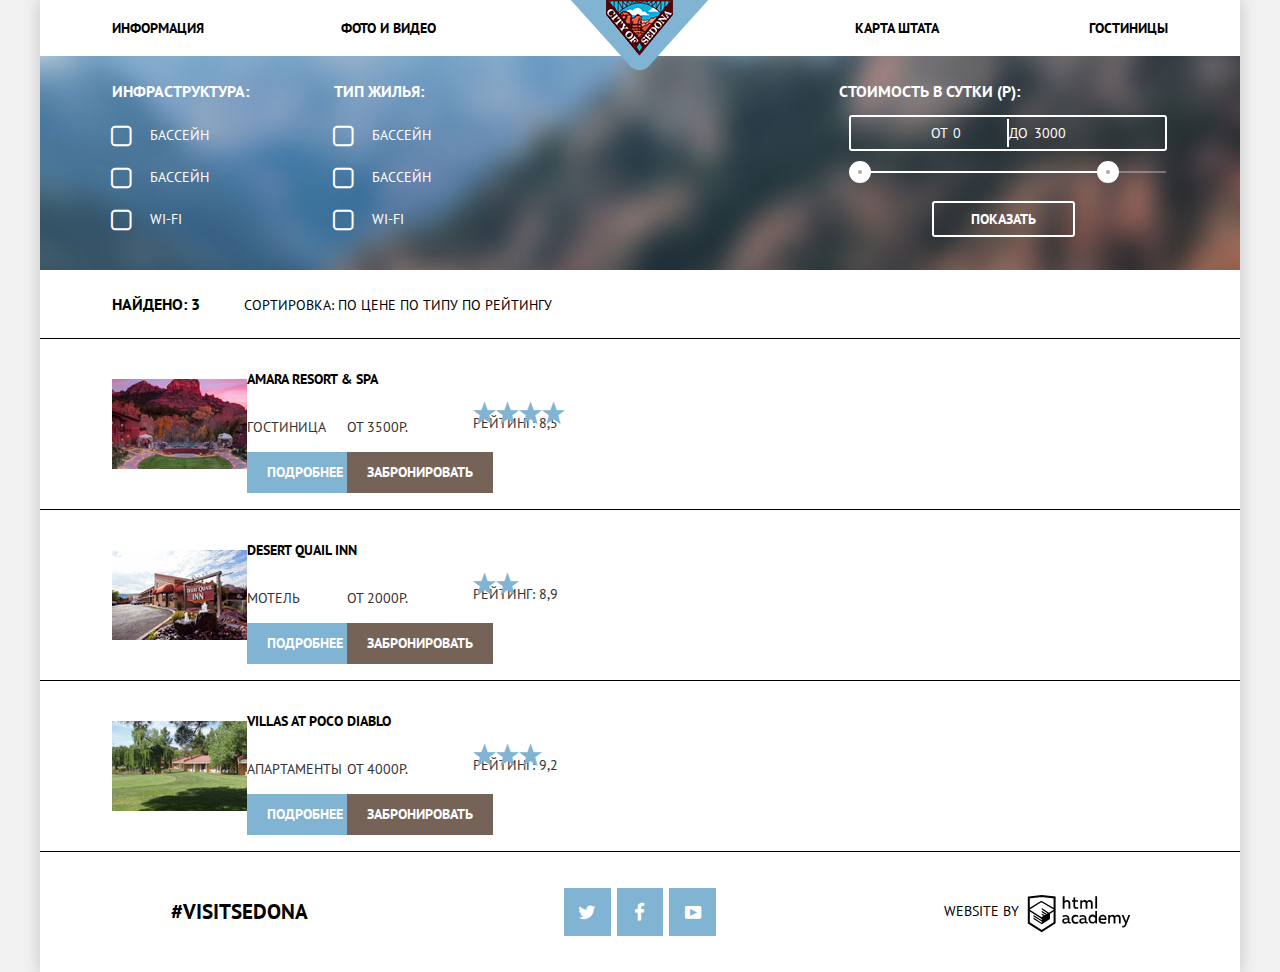
==== hotels.html @ 2321a7eb "Almost done, but not yet" ====
<!DOCTYPE html>
<html lang="ru">
<head>
    <meta charset="utf-8">
    <meta http-equiv="X-UA-Compatible" content="IE=edge">
    <meta name="viewport" content="width=device-width, initial-scale=1">
    <meta name="description" content="">
    <meta name="keywords" content="">
    <title>Hotels of Sedona</title>
    <link href='https://fonts.googleapis.com/css?family=PT+Sans:400,700' rel='stylesheet' type='text/css'>
    <link rel="shortcut icon" href="img/favicon.png" type="image/png">
    <link href="css/normalize.css" rel="stylesheet">
    <link href="css/style.css" rel="stylesheet">
</head>
<body>
<div class="main-container">
    <header class="main-header">
        <a href="index.html"><img src="./img/logo.png" width="138" height="70" alt="Logo"></a>
        <nav class="main-nav">
            <ul class="main-menu">
                <li><a href="#">Информация</a></li>
                <li><a href="#">Фото и Видео</a></li>
                <li><a href="index.html#map">Карта штата</a></li>
                <li><a href="#">Гостиницы</a></li>
            </ul>
        </nav>
    </header>
    <main class="main-hotels" id="main-hotels">
        <section class="hotels-features">
            <form class="hotels-filters">
                <div class="filters-fieldsets">
                    <fieldset class="hotel-feature-check">
                        <ul class="checklist">
                            <li><h2>Инфраструктура:</h2></li>
                            <li>
                                <input type="checkbox" id="pool-check" name="pool-check">
                                <label for="pool-check">Бассейн</label>
                            </li>
                            <li>
                                <input type="checkbox" id="park-check" name="park-check">
                                <label for="park-check">Бассейн</label>
                            </li>
                            <li>
                                <input type="checkbox" id="wifi-check" name="wifi-check">
                                <label for="wifi-check">Wi-Fi</label>
                            </li>
                        </ul>
                    </fieldset>
                    <fieldset class="hotel-type-check">
                        <ul class="checklist">
                            <li><h2>Тип жилья:</h2></li>
                            <li>
                                <input  type="checkbox" id="hotel-check" name="hotel-check">
                                <label for="hotel-check">Бассейн</label>
                            </li>
                            <li>
                                <input type="checkbox" id="motel-check" name="motel-check">
                                <label for="motel-check">Бассейн</label>
                            </li>
                            <li>
                                <input type="checkbox" id="room-check" name="room-check">
                                <label for="room-check">Wi-Fi</label>
                            </li>
                        </ul>
                    </fieldset>
                </div>
                <div class="price-filter">
                    <div class="price-filter-form">
                        <h2>Стоимость в сутки (Р):</h2>
                        <div class="price-controls">
                            <div class="price-range">
                                <label for="low-cost">От</label>
                                <input type="text" name="low-cost" id="low-cost" value="0">
                                <label for="high-cost">До</label>
                                <input type="text" name="high-cost" id="high-cost" value="3000">
                            </div>
                            <div class="price-slider">
                                <button class="slider slider-min-price" type="button"></button>
                                <button class="slider slider-max-price" type="button"></button>
                            </div>
                        </div>
                        <a class="btn btn-transparent" href="#">Показать</a>
                    </div>
                </div>
            </form>
        </section>

        <section class="hotels-list">
            <div class="hotels-sort">
                <h2>Найдено: 3</h2>
                <ul class="sort-type">
                    <li>Сортировка:</li>
                    <li>По цене</li>
                    <li>По типу</li>
                    <li>По рейтингу</li>
                </ul>
                <div class="sort-arrows">
                    <a class="arrow-up" href="#"></a>
                    <a class="arrow-down" href="#"></a>
                </div>
            </div>
            <div class="hotels">
                <div class="hotels-catalog">
                    <article class="hotels-description">
                        <img src="./img/hotel-1.jpg" width="135" height="90">
                        <div class="hotel-item">
                            <h2><a href="#">Amara Resort & Spa</a></h2>
                            <div class="hotel-type">
                                <p class="type">Гостиница</p>
                                <a href="#" class="btn btn-info">Подробнее</a>
                            </div>
                            <div class="hotel-reserve">
                                <p class="price">От 3500р.</p>
                                <a href="#" class="btn btn-reserve">Забронировать</a>
                            </div>
                        </div>
                        <div class="hotel-rating rating-1">
                            <div class="rating"><p>Рейтинг: 8,5</p></div>
                        </div>
                    </article>
                    <article class="hotels-description">
                        <img src="./img/hotel-2.jpg" width="135" height="90">
                        <div class="hotel-item">
                          <h2><a href="#">Desert Quail Inn</a></h2>
                          <div class="hotel-type">
                              <p class="type">Мотель</p>
                              <a href="#" class="btn btn-info">Подробнее</a>
                          </div>
                          <div class="hotel-reserve">
                              <p class="price">От 2000р.</p>
                              <a href="#" class="btn btn-reserve">Забронировать</a>
                          </div>
                        </div>
                        <div class="hotel-rating rating-2">
                            <div class="rating"><p>Рейтинг: 8,9</p></div>
                        </div>
                    </article>
                    <article class="hotels-description">
                        <img src="./img/hotel-3.jpg" width="135" height="90">
                        <div class="hotel-item">
                          <h2><a href="#">Villas At Poco Diablo</a></h2>
                          <div class="hotel-type">
                              <p class="type">Апартаменты</p>
                              <a href="#" class="btn btn-info">Подробнее</a>
                          </div>
                          <div class="hotel-reserve">
                              <p class="price">От 4000р.</p>
                              <a href="#" class="btn btn-reserve">Забронировать</a>
                          </div>
                        </div>
                        <div class="hotel-rating rating-3">
                            <div class="rating"><p>Рейтинг: 9,2</p></div>
                        </div>
                    </article>
                </div>
            </div>
        </section>

    </main>
    <footer class="hotels-page-footer">
        <section class="footer-contacts">
            <div class="footer-div footer-hash"><b>#visitsedona</b></div>
            <div class="footer-div footer-social">
                <a href="#" class="icon-twitter"></a>
                <a href="#" class="icon-facebook"></a>
                <a href="#" class="icon-youtube"></a>
            </div>
            <div class="footer-div footer-htmlacademy">
                <p>website by</p>
                <a href="http://htmlacademy.ru">
                    <svg version="1.1" id="Слой_1" xmlns="http://www.w3.org/2000/svg" xmlns:xlink="http://www.w3.org/1999/xlink" x="0px" y="0px"
                        viewBox="0 0 113 39" style="enable-background:new 0 0 113 39;" xml:space="preserve">
                        <path class="st0" d="M5.8,3.4L18.7,2l12.9,1.4v25.4L18.7,37L5.8,28.9V3.4z"></path>
                        <path class="st1" d="M6,15.2l12.3-7.7l13.2,7.7V16l-12.8,8.1L6,16V15.2z"></path>
                        <path class="st2" d="M18.7,23.3l1.8-1.3l-1.8-1.3v-1.3l3,1.9l1-0.6l-3.9-2.5v-1.5l5,3.3l1-0.6l-6-4V14l8.2,5.4V25l-8.2,5.3l-8.3-5.2v-1.5
                           l8.3,5.4v-1.4l-8.3-5.2v-1.3l8.3,5.2L18.7,23.3L18.7,23.3z M47.2,28.1c0.2,0,0.4-0.1,0.5-0.1v1.4c-0.4,0.1-0.8,0.2-1.1,0.2
                           c-0.7,0-1.3-0.3-1.6-1c-0.8,0.7-1.7,1.1-3,1.1c-1.5,0-2.8-0.8-2.8-2.6c0-2.2,1.9-2.8,3.5-2.8c0.7,0,1.4,0.1,2,0.3v-0.3
                           c0-1.1-0.7-1.8-2.1-1.8c-1,0-2,0.2-2.9,0.7v-1.7c1-0.3,2-0.5,3-0.5c2.2,0,3.7,1.2,3.7,3.7v3C46.5,28,46.9,28.1,47.2,28.1 M41,27
                           c0,0.8,0.7,1.2,1.5,1.2s1.6-0.3,2.3-1v-1.4c-0.6-0.1-1.1-0.2-1.7-0.2C42.1,25.6,41,25.9,41,27 M52.8,20.8c0.9,0,1.7,0.2,2.4,0.7v1.7
                           c-0.6-0.4-1.4-0.7-2.2-0.7c-1.4,0-2.8,0.8-2.8,2.8c0,1.9,1.4,2.8,2.8,2.8c0.8,0,1.6-0.2,2.3-0.7v1.8c-0.8,0.4-1.6,0.6-2.6,0.6
                           c-2.1,0-4.2-1.4-4.2-4.4C48.4,22.1,50.7,20.8,52.8,20.8 M64.2,28.1c0.2,0,0.4-0.1,0.5-0.1v1.4c-0.4,0.1-0.8,0.2-1.1,0.2
                           c-0.7,0-1.3-0.3-1.6-1c-0.8,0.7-1.7,1.1-3,1.1c-1.5,0-2.8-0.8-2.8-2.6c0-2.2,1.9-2.8,3.5-2.8c0.7,0,1.4,0.1,2,0.3v-0.3
                           c0-1.1-0.7-1.8-2.1-1.8c-1,0-2,0.2-2.9,0.7v-1.7c1-0.3,2-0.5,3-0.5c2.2,0,3.7,1.2,3.7,3.7v3C63.7,28,63.9,28.1,64.2,28.1 M58.1,27
                           c0,0.8,0.7,1.2,1.5,1.2s1.6-0.3,2.3-1v-1.4c-0.6-0.1-1.1-0.2-1.7-0.2C59.2,25.6,58.1,25.9,58.1,27 M74,17.1v12.3h-1.6V28
                           c-0.6,0.8-1.5,1.6-3,1.6c-2.4,0-3.9-2-3.9-4.5s1.5-4.5,3.9-4.5c1.4,0,2.3,0.7,2.9,1.3v-5H74C74,17,74,17.1,74,17.1z M69.7,22.4
                           c-1.4,0-2.5,1.2-2.5,2.8s1,2.8,2.5,2.8c1.1,0,2.1-0.7,2.5-1.8v-2C71.8,23.1,70.8,22.4,69.7,22.4 M79.7,20.8c3.1,0,4.2,2.7,3.7,5.2
                           h-6c0.2,1.5,1.6,2.2,3,2.2c0.9,0,1.7-0.2,2.5-0.6v1.6c-0.7,0.3-1.7,0.6-2.9,0.6c-2.4,0-4.5-1.5-4.5-4.5
                           C75.7,22.1,77.9,20.8,79.7,20.8 M79.8,22.3c-1.2,0-2.2,0.7-2.3,2.2h4.4C81.9,23.8,81.5,22.3,79.8,22.3 M85.2,29.5V21h1.6v1.1
                           c0.4-0.5,1.3-1.3,2.6-1.3c1.2,0,2,0.5,2.5,1.4c0.7-0.7,1.6-1.4,2.8-1.4c2.1,0,3,1.6,3,3.4v5.3h-1.8v-5.2c0-1.1-0.6-1.8-1.6-1.8
                           c-0.9,0-1.5,0.6-2,1.2c0,0.2,0.1,0.4,0.1,0.6v5.3h-1.8v-5.2c0-1.1-0.6-1.8-1.6-1.8s-1.6,0.7-2.1,1.3v5.7L85.2,29.5L85.2,29.5z
                           M105.4,21h1.8l-3.7,9.6c-0.8,2.2-2,2.9-3.2,2.9c-0.4,0-0.7-0.1-1-0.1v-1.6c0.3,0.1,0.5,0.1,0.8,0.1c0.8,0,1.5-0.7,2-2l0.2-0.4
                           L98.6,21h1.9l2.7,6.4C103.1,27.4,105.4,21,105.4,21z M41.6,2.3v4.8C42.3,6.4,43.2,6,44.1,6c2,0,3.2,1.4,3.2,3.5v5.2h-1.8v-5
                           c0-1.4-0.8-2-1.8-2s-1.8,0.7-2.2,1.4v5.6h-1.8V2.3H41.6z M52.2,3.2v3H55v1.6h-2.9v3.9c0,1.1,0.5,1.5,1.5,1.5c0.6,0,1.1-0.1,1.6-0.3
                           v1.6c-0.7,0.3-1.4,0.4-2.1,0.3c-1.5,0-2.7-0.8-2.7-2.8V7.8H49V6.2h1.4V3.7C50.5,3.7,52.2,3.2,52.2,3.2z M57.3,14.7V6.2h1.6v1.1
                           C59.3,6.8,60.2,6,61.4,6s2,0.5,2.5,1.4C64.6,6.6,65.5,6,66.7,6c2.1,0,3,1.6,3,3.4v5.3h-1.8V9.5c0-1.1-0.6-1.8-1.6-1.8
                           c-0.9,0-1.5,0.6-2,1.2c0,0.2,0.1,0.4,0.1,0.6v5.3h-1.8V9.5c0-1.1-0.6-1.8-1.6-1.8S59.4,8.4,58.9,9v5.7C59,14.8,57.3,14.7,57.3,14.7z
                           M72.3,2.3h1.8v12.3h-1.8V2.3z">
                        </path>
            </svg>
                </a>
            </div>
        </section>
    </footer>
</div>
</body>
</html>
---- css/style.css ----
/* Шрифты и иконки */

@font-face {
    font-weight: normal;
    font-style: normal;
    font-family: "symbols-sedona";
    src: url("../fonts/symbols-sedona.woff") format("woff"),
    url("../fonts/symbols-sedona.woff2") format("woff2");
}

[class^="icon-"]::before,
[class*=" icon-"]::before {
    display: inline-block;
    width: 1em;
    margin-right: 0.2em;
    margin-left: 0.2em;
    font-weight: normal;
    line-height: 1em;
    font-family: "symbols-sedona";
    text-align: center;
    text-transform: none;
    text-decoration: inherit;
    font-style: normal;
    font-variant: normal;
    speak: none;
}

.icon-facebook::before { content: "\66"; } /* "f" */
.icon-twitter::before { content: "\74"; } /* "t" */
.icon-up-dir::before { content: "\25b2"; } /* "▲" */
.icon-down-dir::before { content: "\25bc"; } /* "▼" */
.icon-star::before { content: "\2605"; } /* "★" */
.icon-check-off::before { content: "\2610"; } /* "☐" */
.icon-check-on::before { content: "\2611"; } /* "☑" */
.icon-calendar::before { content: "\e800"; } /* "" */
.icon-plus::before { content: "\e801"; } /* "" */
.icon-minus::before { content: "\e802"; } /* "" */
.icon-youtube::before { content: "\f39e"; } /* "" */

/* Конец. Шрифты и иконки */

/* Общие стили по элементам */


html,
body {
    font-family: 'PT Sans', 'Arial', sans-serif;
    font-weight: 400;
    font-size: 14px;
    text-transform: uppercase;
    background-color: #f2f2f2;
}

a {
    text-decoration: none;
    color: black;
    font-size: 14px;
}

p {
    color: #333333;
    line-height: 21px;
}

.row-form,
.counter,
.hotel-feature-check,
.hotel-type-check {
    padding: 0;
    margin: 0;
    border: 0;
}

input[name$='check'] {
    display: none;
}

input[type=text]:hover,
button:active,
button:focus,
button:enabled {
    outline: none;
}

/* Конец. Общие стили по элементам */


/* Основной контейнер */
.main-container {
    min-width: 768px;
    max-width: 1200px;
    margin: 0 auto;
    box-shadow: 0 0 15px 2px #cccccc;
    background-color: #ffffff;
}
/* Конец. Основной контейнер */


/* Header стили */
.main-header {
    position: relative;
}

.main-menu {
    display: flex;
    list-style: none;
    padding: 0 6%;
    margin: 0;
}

.main-menu li {
    padding: 15px 0;
    text-align: left;
    flex-basis: 20%;
}

.main-menu li:nth-of-type(3),
.main-menu li:nth-of-type(4) {
    text-align: right;
}

.main-menu li:nth-child(2) {
    margin-right: 20%;
    padding-left: 35px;
}

.main-menu li:nth-child(3) {
    padding-right: 35px;
}

.main-header img {
    position: absolute;
    z-index: 1;
    left: 50%;
    margin-left: -69px;
    font-size: 0;
    line-height: 0;
}
.main-menu a {
    font-weight: 700;
    line-height: 26px;
}

.main-menu a:hover {
    color: #81b3d2;
}

.main-menu a:active {
    color: #b2b2b2;
}

/* Конец. Header стили */

/* Main стили */

/* Сontent-section */
.content-section {
    background-color: #81b3d2;
    background:
        url('../img/white-dual-arrow.png') 0 100% no-repeat,
        url('../img/background.jpg') no-repeat;
    background-size: 100% 57px, cover;
    text-align: center;
}

.headers {
    background-color: white;
    text-align: center;
    line-height: 26px;
    padding: 0;
    margin: 0;
}

.content-section img {
    display: block;
    margin: 0 auto;
    padding-top: 75px;
    padding-bottom: 80px;
}

.content-header.h1 {
    font-weight: 700;
    font-size: 21px;
    padding-top: 60px;
    padding-bottom: 27px;
    margin: 0;
}

.content-header.h2 {
    font-weight: 400;
    font-size: 14px;
    padding-bottom: 50px;
}

/* Конец. Сontent-section */

/* Content-*-reason */

.main.h3 {
    font-size: 21px;
    line-height: 21px;
    margin: 0;
}

.content-first-reason,
.content-second-reason {
    background-color: #81b3d2;
}

.content-first-reason,
.content-second-reason {
    color: #ffffff;
    font-size: 0;
}

.content-wrapper {
    display: inline-block;
    vertical-align: top;
    box-sizing: border-box;
    width: 33.33%;
    font-size: 14px;
}

.text-wrapper {
    padding: 54px 6% 0;
    text-align: center;
}

.text-wrapper p {
    color: #ffffff;
    margin: 0;
}

.paddinator {
    padding: 24px 0 22px;
}

.img-wrapper {
    position: relative;
    width: 66.67%;
    min-height: 256px;
    overflow: hidden;
}

.img-wrapper img {
    position: absolute;
    top: 50%;
    max-width: 100%;
    transform: translateY(-50%);
}

.content-other-reasons {
    background-color: #eeeeee;
    display: flex;
}

/* Конец. Content-*-reason */

/* Content-features */


.content-features {
    background-color: #ffffff;
    display: flex;
}

.content-features h3 {
    padding: 25px 0 24px;
}

.content-features h3,
.content-features p,
.content-other-reasons h3,
.content-other-reasons p,
.content-interesting h4,
.content-interesting p {
    margin: 0;
}

.features {
    flex-basis: 33.33%;
    text-align: center;
    padding: 58px 6% 79px;
    align-self: center;
}

.other-reasons {
    padding: 58px 6%;
}

/* Конец. Content-features */

/* Content-interesting */

.content-interesting {
    display: block;
    margin: 0 auto;
    width: 568px;
    background-color: #ffffff;
    text-align: center;
    vertical-align: middle;
    position: relative;
}

.content-interesting p {
    line-height: 24px;
}

.content-interesting h4 {
    font-size: 30px;
    line-height: 24px;
    padding-top: 55px;
    padding-bottom: 29px;
}

.hotel-choose {
    display: none;
    position: absolute;
    left: 0;
    right: 0;
    background-color: #ffffff;
    z-index: 1;
    box-shadow: 0 7px 15px 2px rgba(200, 200, 200, 0.5);
    transition: all 2s ease;
}

.popup-window {
    transform-origin: top;
    animation: show .75s forwards;
}


.form {
    margin: 55px;
}

.row-form {
    display: inline-block;
    position: relative;
    font-weight: 700;
    line-height: 26px;
    margin-bottom: 30px;
    font-size: 0;
    text-align: left;
}

.row-form:last-of-type {
    margin-bottom: 54px;
}

.label-form {
    display: inline-block;
    width: 113px;
    font-size: 14px;
}


.label-form[for='counter-children'] {
    width: 65px;
    margin-left: 52px;
}

.input-form {
    display: inline-block;
    border: none;
    background-color: #f2f2f2;
    padding: 5px 12px;
    box-sizing: border-box;
    width: 345px;
    font-size: 14px;
}

.input-form:hover {
    background-color: #ebebeb;
}

.input-form:active,
.input-form:focus {
    background-color: #ffffff;
    outline: 2px solid #e5e5e5;
}

.date-form {
    padding-right: 38px;
}

.date-form::before {
    content: '\e800';
    position: absolute;
    top: 6px;
    right: 9px;
    font-family: 'symbols-sedona';
    font-size: 21px;
    font-weight: 400;
    color: #c2c2c2;
}

.date-form:hover::before,
.icon-plus:hover::before,
.icon-minus:hover::before {
    color: #000000;
}

.date-form:active::before,
.icon-plus:active::before,
.icon-minus:active::before{
    color: #81b3d2;
}

.counter {
    display: inline-block;
}

.counter button {
    background-color: #f2f2f2;
    font-size: 14px;
    color: #a9a9a9;
    border: none;
    width: 38px;
    padding: 6px 5px;
}

.form-counter {
    width: 38px;
    padding: 6px 12px;
    text-align: center;
}

.btn {
    display: inline-block;
    padding: 16px 0;
    width: 100%;
    color: #ffffff;
    border: 0;
    font-size: 21px;
    line-height: 26px;
    font-weight: 700;
    text-transform: uppercase;
    cursor: pointer;
}

.btn-info,
.btn-reserve {
    font-size: 14px;
    line-height: 21px;
    padding: 10px;
    text-align: center;
}

.btn-info {
    background-color: #81b3d2;
}

.btn-reserve {
    background-color: #766357;
}

.btn-choose {
    background-color: #766357;
    padding: 30px 0;
    margin-top: 49px;
}

.btn-find {
    background-color: #81b3d2;
}

.btn-transparent,
.btn-transparent:hover {
    background-color: transparent;
    border: 2px solid #ffffff;
    border-radius: 3px;
    width: 133px;
    font-size: 14px;
    line-height: 26px;
    padding: 3px;
    margin-top: 30px;
}

.btn-transparent:hover {
    background-color: #ffffff;
    color: #000000;
}

.btn-find:hover {
    background-color: #669ec0;
}

.bth-find:active {
    background-color: #5496bd;
    color: #88b6d1;
}


/* Animation */

@keyframes show {
    0% {
        transform: scaleY(0) translateY(-20%);
    }
    100% {
        transform: scaleY(1) translateY(0);
    }
}

@keyframes hide {
    0% {
        transform: scaleY(1) translateY(0);
    }
    100% {
        transform: scaleY(0) translateY(-100%);
    }
}


/* Конец. Animation  */



/* Конец. Content-interesting */

/* Footer стили */

.main-page-footer {
    position: relative;
    background: url('../img/map.jpg') no-repeat center;
}

.main-page-footer iframe {
    width: 100%;
    border: 0;
}

.hotels-page-footer {
    position: relative;
    min-height: 120px;
}

footer b {
    font-size: 21px;
    font-weight: 700;
}

.footer-contacts {
    min-height: 120px;
    background-color: rgba(255, 255, 255, 0.9);
    position: absolute;
    bottom: 0;
    left: 0;
    right: 0;
    display: flex;
    justify-content: space-around;
    text-align: center;
}

.hotels-page-footer .footer-contacts {
    background-color: #ffffff;
}

.footer-div {
    flex-basis: 33.33%;
    align-self: center;
}

.footer-div p,
.footer-div a {
    color: #000000;
}

.footer-hash {
    font-size: 21px;
    line-height: 26px;
    font-weight: 700;
}

.footer-hash:hover {
    color: #81b3d2;
}

.footer-social a{
    color: #ffffff;
    font-size: 19px;
    padding: 12px 10px;
    background-color: #81b3d2;
    margin: 1px;
}

.footer-social a:hover {
    background-color: #669ec0;
}

.footer-social a:active {
    background-color: #5496bd;
    color: #88b6d1;
}

.footer-htmlacademy a,
.footer-htmlacademy p {
    display: inline-block;
    vertical-align: middle;
}

footer svg {
    width: 113px;
    height: 39px;
    padding-top: 7px;
}

.st0 {
    fill: none;
    stroke: #000000;
    stroke-width: 2;
}

.st1 {
    fill:#FFFFFF;
    stroke: #000000;
    stroke-width: 1.4;
}

.footer-htmlacademy a:hover .st0 {
    stroke: #81b3d2;
    fill: none;
}

.footer-htmlacademy a:hover .st1 {
    stroke: #81b3d2;
    fill: #ffffff;
}

.footer-htmlacademy a:hover .st2 {
    fill: #81b3d2;
}

.footer-htmlacademy a:active .st0 {
    stroke: #bdbbbc;
    fill: none;
}

.footer-htmlacademy a:active .st1 {
    stroke: #bdbbbc;
    fill: #ffffff;
}

.footer-htmlacademy a:active .st2 {
    fill: #bdbbbc;
}

/* Конец. Footer стили */

/* Страница Hotels стили */
/*  */

.main-hotels {
    background-color: #ffffff;
}

.main-hotels li {
    list-style: none;
}

.main-hotels h2 {
    font-size: 16px;
    line-height: 21px;
}

.hotels-features {
    background: url('../img/hotels-bg.jpg') no-repeat center;
    color: #ffffff;
    padding: 0 6%;
}

.hotel-rating {
    position: relative;
}
.hotel-rating::before {
    position: absolute;
    top: 0;
    left: 0;
    font-family: 'symbols-sedona';
    font-size: 26px;
    color: #81b3d2;
}
.rating-1::before {
    content: '\2605 \2605 \2605 \2605';
}

.rating-2::before {
    content: '\2605 \2605';
}

.rating-3::before {
    content: '\2605 \2605 \2605';
}

.hotels-filters {
    display: flex;
    justify-content: space-around;
    align-items: center;
    padding-bottom: 30px;
}

.hotels-filters li {
    padding: 12px 0;
    position: relative;
}

.checklist {
    margin: 0;
    padding: 0;
}

.checklist h2 {
    margin-bottom: 0;
}


.checklist li:not(:first-child) {
    margin-left: 38px;
}

.filters-fieldsets {
    flex-basis: 66.7%;
    display: flex;
}

.hotel-type-check {
    margin-left: 85px;
}

.price-filter {
    flex-basis: 33.33%;
    text-align: center;
    margin-top: 8px;
    margin-left: 70px;
}

.price-filter h2 {
    text-align: left;
}

.price-range {
    border: 2px solid #ffffff;
    border-radius: 3px;
    position: relative;
    margin-left: 10px;
    max-width: 302px;
    padding: 6px;
}

/*@media (min-width: 850px) {
    .price-range {
        width: 302px;
    }
}*/

.price-range::before {
    content: '';
    width: 2px;
    height: 28px;
    position: absolute;
    background-color: #ffffff;
    top: 2px;
    left: 50%;
    margin-left: -1px;
}

.price-range input {
    background-color: transparent;
    border: 0;
    width: 50px;
}

.price-range input {
    color:#ffffff;
}

.price-slider {
    position: relative;
    margin-top: 20px;
}

.price-slider::before,
.price-slider::after,
.price-slider:before,
.price-slider:after {
    content: '';
    height: 2px;
    position: absolute;
    left: 20px;
    background-color: #ffffff;
}

.price-slider::before {
    width: 307px;
    opacity: 0.3;
}

.price-slider::after {
    width: 250px;
}

.slider,
.slider:hover {
    position: absolute;
    top: -10px;
    padding: 2px;
    border-radius: 50%;
    border: 9px solid #ffffff;
    background-color: #ababab;
    cursor: pointer;
    z-index: 5;
}

.slider:hover {
    background-color: #1c4f80;
}

.slider-min-price {
    left: 10px;
}

.slider-max-price {
    left: 258px;
}

.hotel-type ul {
    position: relative;
}

input[type=checkbox] + label::before {
    content: '\2610';
    font-family: 'symbols-sedona';
    font-size: 26px;
    line-height: 20px;
    position: absolute;
    top: 13px;
    left: -39px;
    cursor: pointer;
}

input[type=checkbox]:checked + label::before {
    content: '\2611';
}

input[type=checkbox]:disabled + label::before {
    content: '\2610';
    color: #6a6a6a;
}

input[type=checkbox]:checked:disabled + label::before {
    content: '\2611';
    color: #6a6a6a;
}


.hotels-list {
    display: flex;
    flex-direction: column;
}

.sort-type,
.sort-type li,
.sort-arrows,
.hotels-sort h2 {
    display: inline-block;
}

.hotels-sort,
.hotels {
    flex-grow: 1;
}

.hotels-sort,
.hotels-description {
    border-bottom: 1px solid black;
    padding: 10px 6%;
}

.hotels-catalog {
    display: flex;
    flex-direction: column;
}

.hotels-description {
    display: flex;
    min-height: 150px;
    align-items: center;
}

.hotels-description img {
    align-self: center;
}

.hotel-item {

}

.hotel-type {
  display: inline-block;
}

.hotel-reserve {
    display: inline-block;
}
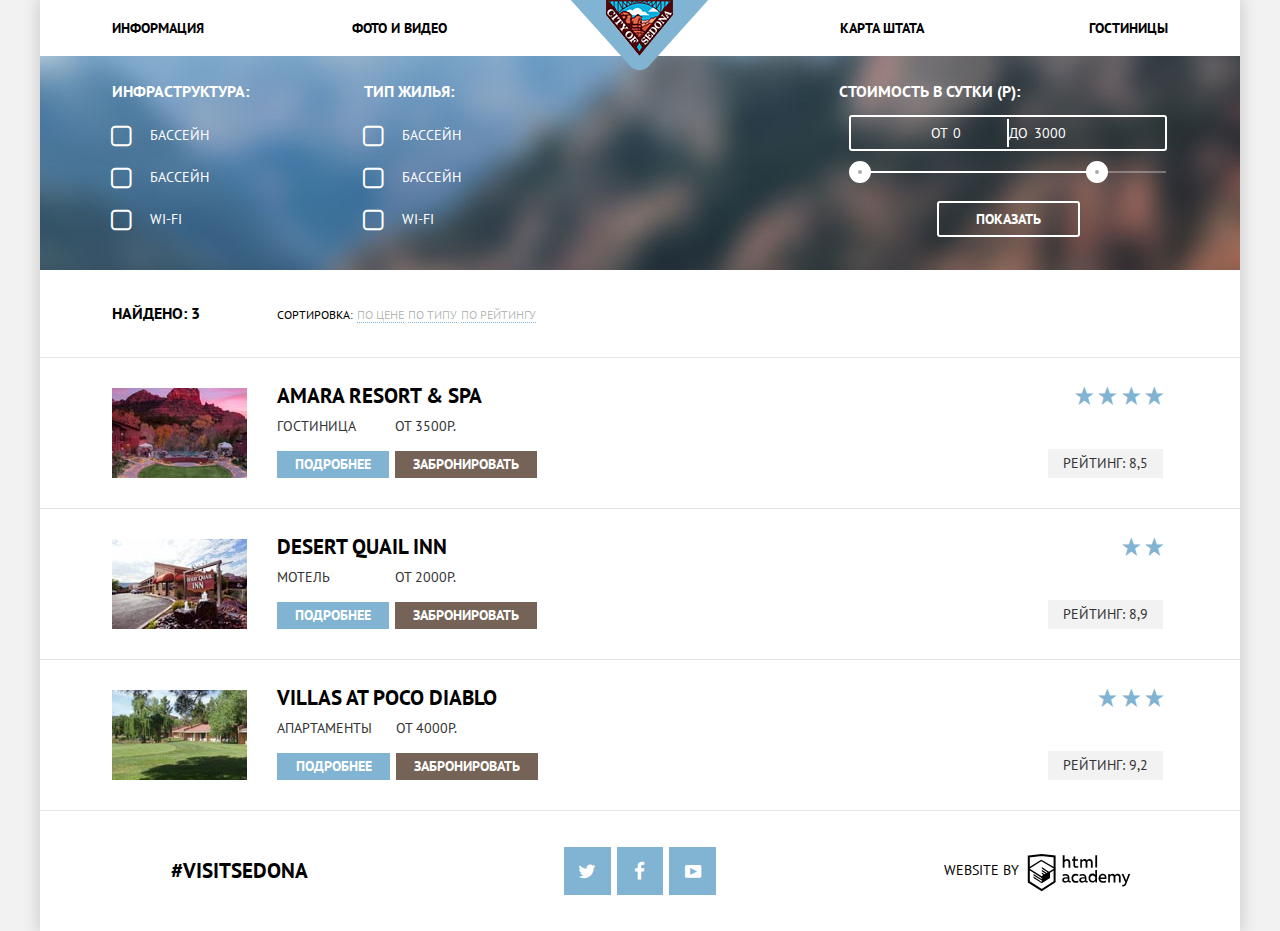
==== commit 3b511419: "Almost done" ====
--- a/hotels.html
+++ b/hotels.html
@@ -90,9 +90,9 @@
                 <h2>Найдено: 3</h2>
                 <ul class="sort-type">
                     <li>Сортировка:</li>
-                    <li>По цене</li>
-                    <li>По типу</li>
-                    <li>По рейтингу</li>
+                    <li><a href="#">По цене</a></li>
+                    <li><a href="#">По типу</a></li>
+                    <li><a href="#">По рейтингу</a></li>
                 </ul>
                 <div class="sort-arrows">
                     <a class="arrow-up" href="#"></a>
@@ -104,7 +104,7 @@
                     <article class="hotels-description">
                         <img src="./img/hotel-1.jpg" width="135" height="90">
                         <div class="hotel-item">
-                            <h2><a href="#">Amara Resort & Spa</a></h2>
+                            <h3><a href="#">Amara Resort & Spa</a></h3>
                             <div class="hotel-type">
                                 <p class="type">Гостиница</p>
                                 <a href="#" class="btn btn-info">Подробнее</a>
@@ -114,42 +114,42 @@
                                 <a href="#" class="btn btn-reserve">Забронировать</a>
                             </div>
                         </div>
-                        <div class="hotel-rating rating-1">
-                            <div class="rating"><p>Рейтинг: 8,5</p></div>
+                        <div class="hotel-rating">
+                            <div class="rating rating-1"><p>Рейтинг:&nbsp;8,5</p></div>
                         </div>
                     </article>
                     <article class="hotels-description">
                         <img src="./img/hotel-2.jpg" width="135" height="90">
                         <div class="hotel-item">
-                          <h2><a href="#">Desert Quail Inn</a></h2>
-                          <div class="hotel-type">
-                              <p class="type">Мотель</p>
-                              <a href="#" class="btn btn-info">Подробнее</a>
-                          </div>
-                          <div class="hotel-reserve">
-                              <p class="price">От 2000р.</p>
-                              <a href="#" class="btn btn-reserve">Забронировать</a>
-                          </div>
-                        </div>
-                        <div class="hotel-rating rating-2">
-                            <div class="rating"><p>Рейтинг: 8,9</p></div>
+                            <h3><a href="#">Desert Quail Inn</a></h3>
+                            <div class="hotel-type">
+                                <p class="type">Мотель</p>
+                                <a href="#" class="btn btn-info">Подробнее</a>
+                            </div>
+                            <div class="hotel-reserve">
+                                <p class="price">От 2000р.</p>
+                                <a href="#" class="btn btn-reserve">Забронировать</a>
+                            </div>
+                        </div>
+                        <div class="hotel-rating">
+                            <div class="rating rating-2"><p>Рейтинг:&nbsp;8,9</p></div>
                         </div>
                     </article>
                     <article class="hotels-description">
                         <img src="./img/hotel-3.jpg" width="135" height="90">
                         <div class="hotel-item">
-                          <h2><a href="#">Villas At Poco Diablo</a></h2>
-                          <div class="hotel-type">
-                              <p class="type">Апартаменты</p>
-                              <a href="#" class="btn btn-info">Подробнее</a>
-                          </div>
-                          <div class="hotel-reserve">
-                              <p class="price">От 4000р.</p>
-                              <a href="#" class="btn btn-reserve">Забронировать</a>
-                          </div>
-                        </div>
-                        <div class="hotel-rating rating-3">
-                            <div class="rating"><p>Рейтинг: 9,2</p></div>
+                            <h3><a href="#">Villas At Poco Diablo</a></h3>
+                            <div class="hotel-type">
+                                <p class="type">Апартаменты</p>
+                                <a href="#" class="btn btn-info">Подробнее</a>
+                            </div>
+                            <div class="hotel-reserve">
+                                <p class="price">От 4000р.</p>
+                                <a href="#" class="btn btn-reserve">Забронировать</a>
+                            </div>
+                        </div>
+                        <div class="hotel-rating">
+                            <div class="rating rating-3"><p>Рейтинг:&nbsp;9,2</p></div>
                         </div>
                     </article>
                 </div>
--- a/css/style.css
+++ b/css/style.css
@@ -53,8 +53,7 @@
 
 a {
     text-decoration: none;
-    color: black;
-    font-size: 14px;
+    color: #000000;
 }
 
 p {
@@ -121,11 +120,11 @@
 
 .main-menu li:nth-child(2) {
     margin-right: 20%;
-    padding-left: 35px;
+    padding-left: 60px;
 }
 
 .main-menu li:nth-child(3) {
-    padding-right: 35px;
+    padding-right: 64px;
 }
 
 .main-header img {
@@ -138,6 +137,7 @@
 }
 .main-menu a {
     font-weight: 700;
+    font-size: 14px;
     line-height: 26px;
 }
 
@@ -222,7 +222,7 @@
 }
 
 .text-wrapper {
-    padding: 54px 6% 0;
+    padding: 54px 5.5% 0;
     text-align: center;
 }
 
@@ -443,7 +443,7 @@
 .btn-reserve {
     font-size: 14px;
     line-height: 21px;
-    padding: 10px;
+    padding: 3px 9px;
     text-align: center;
 }
 
@@ -475,6 +475,7 @@
     line-height: 26px;
     padding: 3px;
     margin-top: 30px;
+    margin-left: 9px;
 }
 
 .btn-transparent:hover {
@@ -673,24 +674,36 @@
 .hotel-rating {
     position: relative;
 }
-.hotel-rating::before {
+
+.rating {
+    margin-top: 53%;
+}
+
+.rating::before {
     position: absolute;
-    top: 0;
-    left: 0;
+    top: -3%;
+    right: 0;
     font-family: 'symbols-sedona';
-    font-size: 26px;
+    font-size: 21px;
+    line-height: 21px;
     color: #81b3d2;
 }
 .rating-1::before {
-    content: '\2605 \2605 \2605 \2605';
+    content: '\2605  \2605  \2605  \2605';
 }
 
 .rating-2::before {
-    content: '\2605 \2605';
+    content: '\2605  \2605';
 }
 
 .rating-3::before {
-    content: '\2605 \2605 \2605';
+    content: '\2605  \2605  \2605';
+}
+
+.rating p {
+    background-color: #f2f2f2;
+    padding: 4px 15px;
+    margin: 0 auto;
 }
 
 .hotels-filters {
@@ -725,7 +738,7 @@
 }
 
 .hotel-type-check {
-    margin-left: 85px;
+    margin-left: 17.5%;
 }
 
 .price-filter {
@@ -792,12 +805,12 @@
 }
 
 .price-slider::before {
-    width: 307px;
     opacity: 0.3;
+    right: 2px;
 }
 
 .price-slider::after {
-    width: 250px;
+    right: 60px;
 }
 
 .slider,
@@ -821,7 +834,7 @@
 }
 
 .slider-max-price {
-    left: 258px;
+    right: 60px;
 }
 
 .hotel-type ul {
@@ -866,6 +879,26 @@
     display: inline-block;
 }
 
+.sort-type {
+    padding-left: 26px;
+}
+
+.sort-type li {
+    font-size: 12px;
+    line-height: 18px;
+
+}
+
+.sort-type a {
+    color: rgba(0, 0, 0, 0.3);
+    border-bottom: 1px dotted #81b3d2;
+}
+
+
+.hotels-sort h2 {
+    width: 135px;
+}
+
 .hotels-sort,
 .hotels {
     flex-grow: 1;
@@ -873,8 +906,15 @@
 
 .hotels-sort,
 .hotels-description {
-    border-bottom: 1px solid black;
-    padding: 10px 6%;
+    border-bottom: 1px solid #e5e5e5;
+}
+
+.hotels-sort {
+    padding: 19px 6%;
+}
+
+.hotels-description {
+    padding: 30px 6%;
 }
 
 .hotels-catalog {
@@ -884,7 +924,6 @@
 
 .hotels-description {
     display: flex;
-    min-height: 150px;
     align-items: center;
 }
 
@@ -893,11 +932,26 @@
 }
 
 .hotel-item {
-
+    padding-left: 30px;
+    margin-top: -5px;
+    width: 73%;
+}
+
+.hotel-item h3 {
+    font-size: 21px;
+    line-height: 26px;
+    margin-top: 0;
+    margin-bottom: 0;
 }
 
 .hotel-type {
-  display: inline-block;
+    display: inline-block;
+    margin-right: 20px;
+}
+
+.hotel-type p,
+.hotel-reserve p {
+    margin: 7px 0 14px;
 }
 
 .hotel-reserve {
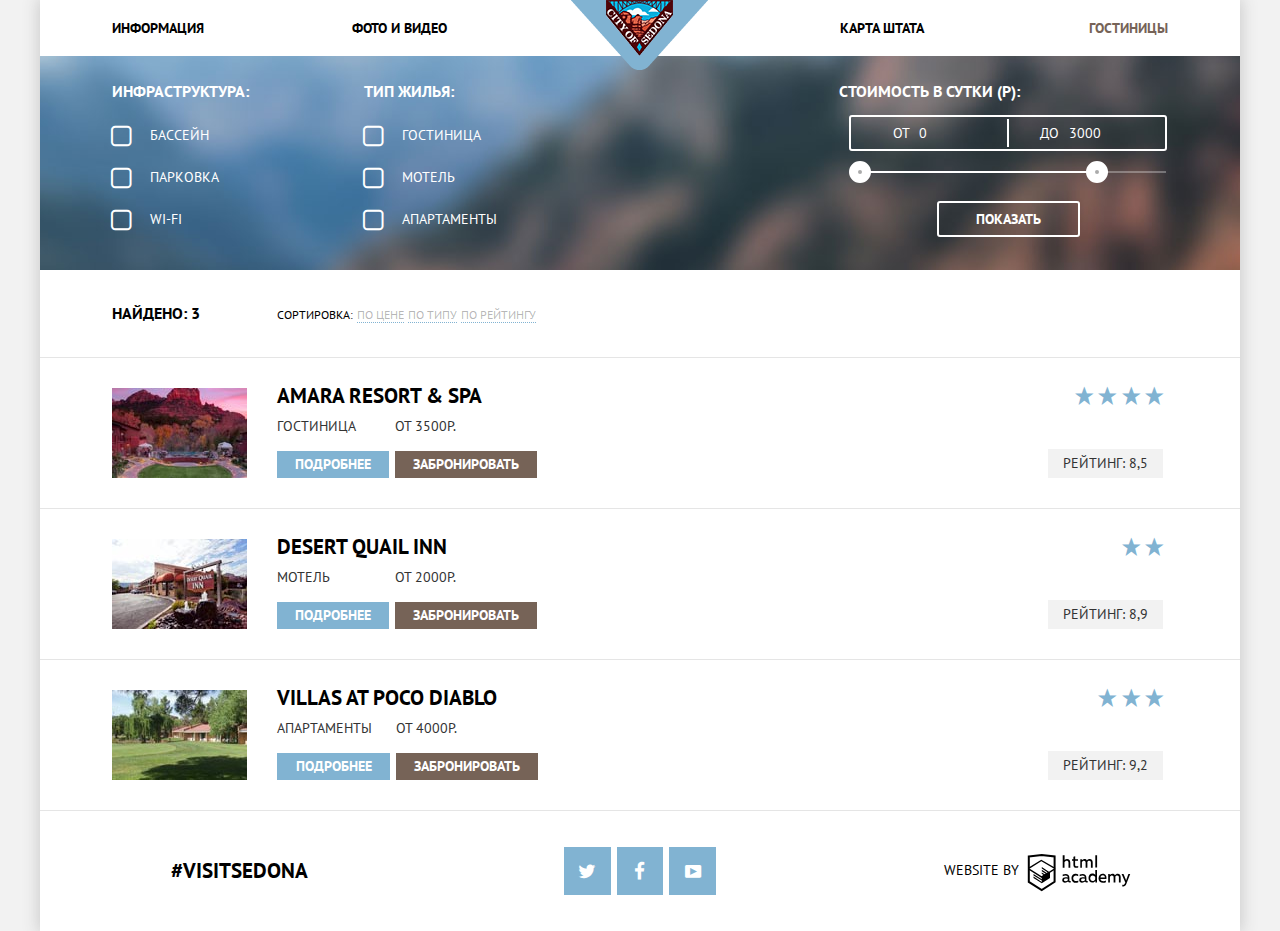
==== commit 5279e73c: "Few changes. New styles. Shit like that" ====
--- a/hotels.html
+++ b/hotels.html
@@ -1,206 +1,178 @@
 <!DOCTYPE html>
 <html lang="ru">
 <head>
-    <meta charset="utf-8">
-    <meta http-equiv="X-UA-Compatible" content="IE=edge">
-    <meta name="viewport" content="width=device-width, initial-scale=1">
-    <meta name="description" content="">
-    <meta name="keywords" content="">
-    <title>Hotels of Sedona</title>
-    <link href='https://fonts.googleapis.com/css?family=PT+Sans:400,700' rel='stylesheet' type='text/css'>
-    <link rel="shortcut icon" href="img/favicon.png" type="image/png">
-    <link href="css/normalize.css" rel="stylesheet">
-    <link href="css/style.css" rel="stylesheet">
+	<meta charset="utf-8">
+	<meta http-equiv="X-UA-Compatible" content="IE=edge">
+	<meta name="viewport" content="width=device-width, initial-scale=1">
+	<meta name="description" content="">
+	<meta name="keywords" content="">
+	<title>Hotels of Sedona</title>
+	<link href='https://fonts.googleapis.com/css?family=PT+Sans:400,700' rel='stylesheet' type='text/css'>
+	<link rel="shortcut icon" href="img/favicon.png" type="image/png">
+	<link href="css/normalize.css" rel="stylesheet">
+	<link href="css/style.css" rel="stylesheet">
 </head>
 <body>
 <div class="main-container">
-    <header class="main-header">
-        <a href="index.html"><img src="./img/logo.png" width="138" height="70" alt="Logo"></a>
-        <nav class="main-nav">
-            <ul class="main-menu">
-                <li><a href="#">Информация</a></li>
-                <li><a href="#">Фото и Видео</a></li>
-                <li><a href="index.html#map">Карта штата</a></li>
-                <li><a href="#">Гостиницы</a></li>
-            </ul>
-        </nav>
-    </header>
-    <main class="main-hotels" id="main-hotels">
-        <section class="hotels-features">
-            <form class="hotels-filters">
-                <div class="filters-fieldsets">
-                    <fieldset class="hotel-feature-check">
-                        <ul class="checklist">
-                            <li><h2>Инфраструктура:</h2></li>
-                            <li>
-                                <input type="checkbox" id="pool-check" name="pool-check">
-                                <label for="pool-check">Бассейн</label>
-                            </li>
-                            <li>
-                                <input type="checkbox" id="park-check" name="park-check">
-                                <label for="park-check">Бассейн</label>
-                            </li>
-                            <li>
-                                <input type="checkbox" id="wifi-check" name="wifi-check">
-                                <label for="wifi-check">Wi-Fi</label>
-                            </li>
-                        </ul>
-                    </fieldset>
-                    <fieldset class="hotel-type-check">
-                        <ul class="checklist">
-                            <li><h2>Тип жилья:</h2></li>
-                            <li>
-                                <input  type="checkbox" id="hotel-check" name="hotel-check">
-                                <label for="hotel-check">Бассейн</label>
-                            </li>
-                            <li>
-                                <input type="checkbox" id="motel-check" name="motel-check">
-                                <label for="motel-check">Бассейн</label>
-                            </li>
-                            <li>
-                                <input type="checkbox" id="room-check" name="room-check">
-                                <label for="room-check">Wi-Fi</label>
-                            </li>
-                        </ul>
-                    </fieldset>
-                </div>
-                <div class="price-filter">
-                    <div class="price-filter-form">
-                        <h2>Стоимость в сутки (Р):</h2>
-                        <div class="price-controls">
-                            <div class="price-range">
-                                <label for="low-cost">От</label>
-                                <input type="text" name="low-cost" id="low-cost" value="0">
-                                <label for="high-cost">До</label>
-                                <input type="text" name="high-cost" id="high-cost" value="3000">
-                            </div>
-                            <div class="price-slider">
-                                <button class="slider slider-min-price" type="button"></button>
-                                <button class="slider slider-max-price" type="button"></button>
-                            </div>
-                        </div>
-                        <a class="btn btn-transparent" href="#">Показать</a>
-                    </div>
-                </div>
-            </form>
-        </section>
-
-        <section class="hotels-list">
-            <div class="hotels-sort">
-                <h2>Найдено: 3</h2>
-                <ul class="sort-type">
-                    <li>Сортировка:</li>
-                    <li><a href="#">По цене</a></li>
-                    <li><a href="#">По типу</a></li>
-                    <li><a href="#">По рейтингу</a></li>
-                </ul>
-                <div class="sort-arrows">
-                    <a class="arrow-up" href="#"></a>
-                    <a class="arrow-down" href="#"></a>
-                </div>
-            </div>
-            <div class="hotels">
-                <div class="hotels-catalog">
-                    <article class="hotels-description">
-                        <img src="./img/hotel-1.jpg" width="135" height="90">
-                        <div class="hotel-item">
-                            <h3><a href="#">Amara Resort & Spa</a></h3>
-                            <div class="hotel-type">
-                                <p class="type">Гостиница</p>
-                                <a href="#" class="btn btn-info">Подробнее</a>
-                            </div>
-                            <div class="hotel-reserve">
-                                <p class="price">От 3500р.</p>
-                                <a href="#" class="btn btn-reserve">Забронировать</a>
-                            </div>
-                        </div>
-                        <div class="hotel-rating">
-                            <div class="rating rating-1"><p>Рейтинг:&nbsp;8,5</p></div>
-                        </div>
-                    </article>
-                    <article class="hotels-description">
-                        <img src="./img/hotel-2.jpg" width="135" height="90">
-                        <div class="hotel-item">
-                            <h3><a href="#">Desert Quail Inn</a></h3>
-                            <div class="hotel-type">
-                                <p class="type">Мотель</p>
-                                <a href="#" class="btn btn-info">Подробнее</a>
-                            </div>
-                            <div class="hotel-reserve">
-                                <p class="price">От 2000р.</p>
-                                <a href="#" class="btn btn-reserve">Забронировать</a>
-                            </div>
-                        </div>
-                        <div class="hotel-rating">
-                            <div class="rating rating-2"><p>Рейтинг:&nbsp;8,9</p></div>
-                        </div>
-                    </article>
-                    <article class="hotels-description">
-                        <img src="./img/hotel-3.jpg" width="135" height="90">
-                        <div class="hotel-item">
-                            <h3><a href="#">Villas At Poco Diablo</a></h3>
-                            <div class="hotel-type">
-                                <p class="type">Апартаменты</p>
-                                <a href="#" class="btn btn-info">Подробнее</a>
-                            </div>
-                            <div class="hotel-reserve">
-                                <p class="price">От 4000р.</p>
-                                <a href="#" class="btn btn-reserve">Забронировать</a>
-                            </div>
-                        </div>
-                        <div class="hotel-rating">
-                            <div class="rating rating-3"><p>Рейтинг:&nbsp;9,2</p></div>
-                        </div>
-                    </article>
-                </div>
-            </div>
-        </section>
-
-    </main>
-    <footer class="hotels-page-footer">
-        <section class="footer-contacts">
-            <div class="footer-div footer-hash"><b>#visitsedona</b></div>
-            <div class="footer-div footer-social">
-                <a href="#" class="icon-twitter"></a>
-                <a href="#" class="icon-facebook"></a>
-                <a href="#" class="icon-youtube"></a>
-            </div>
-            <div class="footer-div footer-htmlacademy">
-                <p>website by</p>
-                <a href="http://htmlacademy.ru">
-                    <svg version="1.1" id="Слой_1" xmlns="http://www.w3.org/2000/svg" xmlns:xlink="http://www.w3.org/1999/xlink" x="0px" y="0px"
-                        viewBox="0 0 113 39" style="enable-background:new 0 0 113 39;" xml:space="preserve">
-                        <path class="st0" d="M5.8,3.4L18.7,2l12.9,1.4v25.4L18.7,37L5.8,28.9V3.4z"></path>
-                        <path class="st1" d="M6,15.2l12.3-7.7l13.2,7.7V16l-12.8,8.1L6,16V15.2z"></path>
-                        <path class="st2" d="M18.7,23.3l1.8-1.3l-1.8-1.3v-1.3l3,1.9l1-0.6l-3.9-2.5v-1.5l5,3.3l1-0.6l-6-4V14l8.2,5.4V25l-8.2,5.3l-8.3-5.2v-1.5
-                           l8.3,5.4v-1.4l-8.3-5.2v-1.3l8.3,5.2L18.7,23.3L18.7,23.3z M47.2,28.1c0.2,0,0.4-0.1,0.5-0.1v1.4c-0.4,0.1-0.8,0.2-1.1,0.2
-                           c-0.7,0-1.3-0.3-1.6-1c-0.8,0.7-1.7,1.1-3,1.1c-1.5,0-2.8-0.8-2.8-2.6c0-2.2,1.9-2.8,3.5-2.8c0.7,0,1.4,0.1,2,0.3v-0.3
-                           c0-1.1-0.7-1.8-2.1-1.8c-1,0-2,0.2-2.9,0.7v-1.7c1-0.3,2-0.5,3-0.5c2.2,0,3.7,1.2,3.7,3.7v3C46.5,28,46.9,28.1,47.2,28.1 M41,27
-                           c0,0.8,0.7,1.2,1.5,1.2s1.6-0.3,2.3-1v-1.4c-0.6-0.1-1.1-0.2-1.7-0.2C42.1,25.6,41,25.9,41,27 M52.8,20.8c0.9,0,1.7,0.2,2.4,0.7v1.7
-                           c-0.6-0.4-1.4-0.7-2.2-0.7c-1.4,0-2.8,0.8-2.8,2.8c0,1.9,1.4,2.8,2.8,2.8c0.8,0,1.6-0.2,2.3-0.7v1.8c-0.8,0.4-1.6,0.6-2.6,0.6
-                           c-2.1,0-4.2-1.4-4.2-4.4C48.4,22.1,50.7,20.8,52.8,20.8 M64.2,28.1c0.2,0,0.4-0.1,0.5-0.1v1.4c-0.4,0.1-0.8,0.2-1.1,0.2
-                           c-0.7,0-1.3-0.3-1.6-1c-0.8,0.7-1.7,1.1-3,1.1c-1.5,0-2.8-0.8-2.8-2.6c0-2.2,1.9-2.8,3.5-2.8c0.7,0,1.4,0.1,2,0.3v-0.3
-                           c0-1.1-0.7-1.8-2.1-1.8c-1,0-2,0.2-2.9,0.7v-1.7c1-0.3,2-0.5,3-0.5c2.2,0,3.7,1.2,3.7,3.7v3C63.7,28,63.9,28.1,64.2,28.1 M58.1,27
-                           c0,0.8,0.7,1.2,1.5,1.2s1.6-0.3,2.3-1v-1.4c-0.6-0.1-1.1-0.2-1.7-0.2C59.2,25.6,58.1,25.9,58.1,27 M74,17.1v12.3h-1.6V28
-                           c-0.6,0.8-1.5,1.6-3,1.6c-2.4,0-3.9-2-3.9-4.5s1.5-4.5,3.9-4.5c1.4,0,2.3,0.7,2.9,1.3v-5H74C74,17,74,17.1,74,17.1z M69.7,22.4
-                           c-1.4,0-2.5,1.2-2.5,2.8s1,2.8,2.5,2.8c1.1,0,2.1-0.7,2.5-1.8v-2C71.8,23.1,70.8,22.4,69.7,22.4 M79.7,20.8c3.1,0,4.2,2.7,3.7,5.2
-                           h-6c0.2,1.5,1.6,2.2,3,2.2c0.9,0,1.7-0.2,2.5-0.6v1.6c-0.7,0.3-1.7,0.6-2.9,0.6c-2.4,0-4.5-1.5-4.5-4.5
-                           C75.7,22.1,77.9,20.8,79.7,20.8 M79.8,22.3c-1.2,0-2.2,0.7-2.3,2.2h4.4C81.9,23.8,81.5,22.3,79.8,22.3 M85.2,29.5V21h1.6v1.1
-                           c0.4-0.5,1.3-1.3,2.6-1.3c1.2,0,2,0.5,2.5,1.4c0.7-0.7,1.6-1.4,2.8-1.4c2.1,0,3,1.6,3,3.4v5.3h-1.8v-5.2c0-1.1-0.6-1.8-1.6-1.8
-                           c-0.9,0-1.5,0.6-2,1.2c0,0.2,0.1,0.4,0.1,0.6v5.3h-1.8v-5.2c0-1.1-0.6-1.8-1.6-1.8s-1.6,0.7-2.1,1.3v5.7L85.2,29.5L85.2,29.5z
-                           M105.4,21h1.8l-3.7,9.6c-0.8,2.2-2,2.9-3.2,2.9c-0.4,0-0.7-0.1-1-0.1v-1.6c0.3,0.1,0.5,0.1,0.8,0.1c0.8,0,1.5-0.7,2-2l0.2-0.4
-                           L98.6,21h1.9l2.7,6.4C103.1,27.4,105.4,21,105.4,21z M41.6,2.3v4.8C42.3,6.4,43.2,6,44.1,6c2,0,3.2,1.4,3.2,3.5v5.2h-1.8v-5
-                           c0-1.4-0.8-2-1.8-2s-1.8,0.7-2.2,1.4v5.6h-1.8V2.3H41.6z M52.2,3.2v3H55v1.6h-2.9v3.9c0,1.1,0.5,1.5,1.5,1.5c0.6,0,1.1-0.1,1.6-0.3
-                           v1.6c-0.7,0.3-1.4,0.4-2.1,0.3c-1.5,0-2.7-0.8-2.7-2.8V7.8H49V6.2h1.4V3.7C50.5,3.7,52.2,3.2,52.2,3.2z M57.3,14.7V6.2h1.6v1.1
-                           C59.3,6.8,60.2,6,61.4,6s2,0.5,2.5,1.4C64.6,6.6,65.5,6,66.7,6c2.1,0,3,1.6,3,3.4v5.3h-1.8V9.5c0-1.1-0.6-1.8-1.6-1.8
-                           c-0.9,0-1.5,0.6-2,1.2c0,0.2,0.1,0.4,0.1,0.6v5.3h-1.8V9.5c0-1.1-0.6-1.8-1.6-1.8S59.4,8.4,58.9,9v5.7C59,14.8,57.3,14.7,57.3,14.7z
-                           M72.3,2.3h1.8v12.3h-1.8V2.3z">
-                        </path>
-            </svg>
-                </a>
-            </div>
-        </section>
-    </footer>
+	<header class="main-header">
+		<a href="index.html"><img src="./img/logo.png" width="138" height="70" alt="Logo"></a>
+		<nav class="main-nav">
+			<ul class="main-menu">
+				<li><a href="#">Информация</a></li>
+				<li><a href="#">Фото и Видео</a></li>
+				<li><a href="index.html#map">Карта штата</a></li>
+				<li><a class="active" href="#">Гостиницы</a></li>
+			</ul>
+		</nav>
+	</header>
+	<main class="main-hotels" id="main-hotels">
+		<section class="hotels-features">
+			<form class="hotels-filters">
+				<div class="filters-fieldsets">
+					<fieldset class="hotel-feature-check">
+						<ul class="checklist">
+							<li><h2>Инфраструктура:</h2></li>
+							<li>
+								<input type="checkbox" id="pool-check" name="pool-check">
+								<label for="pool-check">Бассейн</label>
+							</li>
+							<li>
+								<input type="checkbox" id="park-check" name="park-check">
+								<label for="park-check">Парковка</label>
+							</li>
+							<li>
+								<input type="checkbox" id="wifi-check" name="wifi-check">
+								<label for="wifi-check">Wi-Fi</label>
+							</li>
+						</ul>
+					</fieldset>
+					<fieldset class="hotel-type-check">
+						<ul class="checklist">
+							<li><h2>Тип жилья:</h2></li>
+							<li>
+								<input type="checkbox" id="hotel-check" name="hotel-check">
+								<label for="hotel-check">Гостиница</label>
+							</li>
+							<li>
+								<input type="checkbox" id="motel-check" name="motel-check">
+								<label for="motel-check">Мотель</label>
+							</li>
+							<li>
+								<input type="checkbox" id="room-check" name="room-check">
+								<label for="room-check">Апартаменты</label>
+							</li>
+						</ul>
+					</fieldset>
+				</div>
+				<div class="price-filter">
+					<div class="price-filter-form">
+						<h2>Стоимость в сутки (Р):</h2>
+						<div class="price-controls">
+							<div class="price-range">
+								<label>От&nbsp;&nbsp;<input type="text" name="low-cost" id="low-cost" value="0"></label>
+								<label>До&nbsp;&nbsp;<input type="text" name="high-cost" id="high-cost" value="3000"></label>
+							</div>
+							<div class="price-slider">
+								<button class="slider slider-min-price" type="button"></button>
+								<button class="slider slider-max-price" type="button"></button>
+							</div>
+						</div>
+						<a class="btn btn-transparent" href="#">Показать</a>
+					</div>
+				</div>
+			</form>
+		</section>
+		<section class="hotels-list">
+			<div class="hotels-sort">
+				<h2>Найдено: 3</h2>
+				<ul class="sort-type">
+					<li>Сортировка:</li>
+					<li><a href="#">По цене</a></li>
+					<li><a href="#">По типу</a></li>
+					<li><a href="#">По рейтингу</a></li>
+				</ul>
+				<div class="sort-arrows">
+					<a class="arrow-up" href="#"></a>
+					<a class="arrow-down" href="#"></a>
+				</div>
+			</div>
+			<div class="hotels">
+				<div class="hotels-catalog">
+					<article class="hotels-description">
+						<img src="./img/hotel-1.jpg" width="135" height="90">
+						<div class="hotel-item">
+							<h3><a href="#">Amara Resort & Spa</a></h3>
+							<div class="hotel-type">
+								<p class="type">Гостиница</p>
+								<a href="#" class="btn btn-info">Подробнее</a>
+							</div>
+							<div class="hotel-reserve">
+								<p class="price">От 3500р.</p>
+								<a href="#" class="btn btn-reserve">Забронировать</a>
+							</div>
+						</div>
+						<div class="hotel-rating">
+							<div class="rating rating-1"><p>Рейтинг:&nbsp;8,5</p></div>
+						</div>
+					</article>
+					<article class="hotels-description">
+						<img src="./img/hotel-2.jpg" width="135" height="90">
+						<div class="hotel-item">
+							<h3><a href="#">Desert Quail Inn</a></h3>
+							<div class="hotel-type">
+								<p class="type">Мотель</p>
+								<a href="#" class="btn btn-info">Подробнее</a>
+							</div>
+							<div class="hotel-reserve">
+								<p class="price">От 2000р.</p>
+								<a href="#" class="btn btn-reserve">Забронировать</a>
+							</div>
+						</div>
+						<div class="hotel-rating">
+							<div class="rating rating-2"><p>Рейтинг:&nbsp;8,9</p></div>
+						</div>
+					</article>
+					<article class="hotels-description">
+						<img src="./img/hotel-3.jpg" width="135" height="90">
+						<div class="hotel-item">
+							<h3><a href="#">Villas At Poco Diablo</a></h3>
+							<div class="hotel-type">
+								<p class="type">Апартаменты</p>
+								<a href="#" class="btn btn-info">Подробнее</a>
+							</div>
+							<div class="hotel-reserve">
+								<p class="price">От 4000р.</p>
+								<a href="#" class="btn btn-reserve">Забронировать</a>
+							</div>
+						</div>
+						<div class="hotel-rating">
+							<div class="rating rating-3"><p>Рейтинг:&nbsp;9,2</p></div>
+						</div>
+					</article>
+				</div>
+			</div>
+		</section>
+	</main>
+	<footer class="hotels-page-footer">
+		<section class="footer-contacts">
+			<div class="footer-div footer-hash"><b>#visitsedona</b></div>
+			<div class="footer-div footer-social">
+				<a href="#" class="icon-twitter"></a>
+				<a href="#" class="icon-facebook"></a>
+				<a href="#" class="icon-youtube"></a>
+			</div>
+			<div class="footer-div footer-htmlacademy">
+				<p>website by</p>
+				<a href="http://htmlacademy.ru">
+					<svg version="1.1" id="Слой_1" xmlns="http://www.w3.org/2000/svg" xmlns:xlink="http://www.w3.org/1999/xlink" x="0px" y="0px" viewBox="0 0 113 39" style="enable-background:new 0 0 113 39;" xml:space="preserve">
+            <path class="st0" d="M5.8,3.4L18.7,2l12.9,1.4v25.4L18.7,37L5.8,28.9V3.4z"></path>
+            <path class="st1" d="M6,15.2l12.3-7.7l13.2,7.7V16l-12.8,8.1L6,16V15.2z"></path>
+            <path class="st2" d="M18.7,23.3l1.8-1.3l-1.8-1.3v-1.3l3,1.9l1-0.6l-3.9-2.5v-1.5l5,3.3l1-0.6l-6-4V14l8.2,5.4V25l-8.2,5.3l-8.3-5.2v-1.5 l8.3,5.4v-1.4l-8.3-5.2v-1.3l8.3,5.2L18.7,23.3L18.7,23.3z M47.2,28.1c0.2,0,0.4-0.1,0.5-0.1v1.4c-0.4,0.1-0.8,0.2-1.1,0.2 c-0.7,0-1.3-0.3-1.6-1c-0.8,0.7-1.7,1.1-3,1.1c-1.5,0-2.8-0.8-2.8-2.6c0-2.2,1.9-2.8,3.5-2.8c0.7,0,1.4,0.1,2,0.3v-0.3 c0-1.1-0.7-1.8-2.1-1.8c-1,0-2,0.2-2.9,0.7v-1.7c1-0.3,2-0.5,3-0.5c2.2,0,3.7,1.2,3.7,3.7v3C46.5,28,46.9,28.1,47.2,28.1 M41,27 c0,0.8,0.7,1.2,1.5,1.2s1.6-0.3,2.3-1v-1.4c-0.6-0.1-1.1-0.2-1.7-0.2C42.1,25.6,41,25.9,41,27 M52.8,20.8c0.9,0,1.7,0.2,2.4,0.7v1.7 c-0.6-0.4-1.4-0.7-2.2-0.7c-1.4,0-2.8,0.8-2.8,2.8c0,1.9,1.4,2.8,2.8,2.8c0.8,0,1.6-0.2,2.3-0.7v1.8c-0.8,0.4-1.6,0.6-2.6,0.6 c-2.1,0-4.2-1.4-4.2-4.4C48.4,22.1,50.7,20.8,52.8,20.8 M64.2,28.1c0.2,0,0.4-0.1,0.5-0.1v1.4c-0.4,0.1-0.8,0.2-1.1,0.2 c-0.7,0-1.3-0.3-1.6-1c-0.8,0.7-1.7,1.1-3,1.1c-1.5,0-2.8-0.8-2.8-2.6c0-2.2,1.9-2.8,3.5-2.8c0.7,0,1.4,0.1,2,0.3v-0.3 c0-1.1-0.7-1.8-2.1-1.8c-1,0-2,0.2-2.9,0.7v-1.7c1-0.3,2-0.5,3-0.5c2.2,0,3.7,1.2,3.7,3.7v3C63.7,28,63.9,28.1,64.2,28.1 M58.1,27 c0,0.8,0.7,1.2,1.5,1.2s1.6-0.3,2.3-1v-1.4c-0.6-0.1-1.1-0.2-1.7-0.2C59.2,25.6,58.1,25.9,58.1,27 M74,17.1v12.3h-1.6V28 c-0.6,0.8-1.5,1.6-3,1.6c-2.4,0-3.9-2-3.9-4.5s1.5-4.5,3.9-4.5c1.4,0,2.3,0.7,2.9,1.3v-5H74C74,17,74,17.1,74,17.1z M69.7,22.4 c-1.4,0-2.5,1.2-2.5,2.8s1,2.8,2.5,2.8c1.1,0,2.1-0.7,2.5-1.8v-2C71.8,23.1,70.8,22.4,69.7,22.4 M79.7,20.8c3.1,0,4.2,2.7,3.7,5.2 h-6c0.2,1.5,1.6,2.2,3,2.2c0.9,0,1.7-0.2,2.5-0.6v1.6c-0.7,0.3-1.7,0.6-2.9,0.6c-2.4,0-4.5-1.5-4.5-4.5 C75.7,22.1,77.9,20.8,79.7,20.8 M79.8,22.3c-1.2,0-2.2,0.7-2.3,2.2h4.4C81.9,23.8,81.5,22.3,79.8,22.3 M85.2,29.5V21h1.6v1.1 c0.4-0.5,1.3-1.3,2.6-1.3c1.2,0,2,0.5,2.5,1.4c0.7-0.7,1.6-1.4,2.8-1.4c2.1,0,3,1.6,3,3.4v5.3h-1.8v-5.2c0-1.1-0.6-1.8-1.6-1.8 c-0.9,0-1.5,0.6-2,1.2c0,0.2,0.1,0.4,0.1,0.6v5.3h-1.8v-5.2c0-1.1-0.6-1.8-1.6-1.8s-1.6,0.7-2.1,1.3v5.7L85.2,29.5L85.2,29.5z M105.4,21h1.8l-3.7,9.6c-0.8,2.2-2,2.9-3.2,2.9c-0.4,0-0.7-0.1-1-0.1v-1.6c0.3,0.1,0.5,0.1,0.8,0.1c0.8,0,1.5-0.7,2-2l0.2-0.4 L98.6,21h1.9l2.7,6.4C103.1,27.4,105.4,21,105.4,21z M41.6,2.3v4.8C42.3,6.4,43.2,6,44.1,6c2,0,3.2,1.4,3.2,3.5v5.2h-1.8v-5 c0-1.4-0.8-2-1.8-2s-1.8,0.7-2.2,1.4v5.6h-1.8V2.3H41.6z M52.2,3.2v3H55v1.6h-2.9v3.9c0,1.1,0.5,1.5,1.5,1.5c0.6,0,1.1-0.1,1.6-0.3 v1.6c-0.7,0.3-1.4,0.4-2.1,0.3c-1.5,0-2.7-0.8-2.7-2.8V7.8H49V6.2h1.4V3.7C50.5,3.7,52.2,3.2,52.2,3.2z M57.3,14.7V6.2h1.6v1.1 C59.3,6.8,60.2,6,61.4,6s2,0.5,2.5,1.4C64.6,6.6,65.5,6,66.7,6c2.1,0,3,1.6,3,3.4v5.3h-1.8V9.5c0-1.1-0.6-1.8-1.6-1.8 c-0.9,0-1.5,0.6-2,1.2c0,0.2,0.1,0.4,0.1,0.6v5.3h-1.8V9.5c0-1.1-0.6-1.8-1.6-1.8S59.4,8.4,58.9,9v5.7C59,14.8,57.3,14.7,57.3,14.7z M72.3,2.3h1.8v12.3h-1.8V2.3z"></path>
+					</svg>
+				</a>
+			</div>
+		</section>
+	</footer>
 </div>
 </body>
 </html>
--- a/css/style.css
+++ b/css/style.css
@@ -1,153 +1,210 @@
 /* Шрифты и иконки */
 
 @font-face {
-    font-weight: normal;
-    font-style: normal;
-    font-family: "symbols-sedona";
-    src: url("../fonts/symbols-sedona.woff") format("woff"),
-    url("../fonts/symbols-sedona.woff2") format("woff2");
+	font-weight: normal;
+	font-style: normal;
+	font-family: "symbols-sedona";
+	src: url("../fonts/symbols-sedona.woff") format("woff"),
+	url("../fonts/symbols-sedona.woff2") format("woff2");
 }
 
 [class^="icon-"]::before,
 [class*=" icon-"]::before {
-    display: inline-block;
-    width: 1em;
-    margin-right: 0.2em;
-    margin-left: 0.2em;
-    font-weight: normal;
-    line-height: 1em;
-    font-family: "symbols-sedona";
-    text-align: center;
-    text-transform: none;
-    text-decoration: inherit;
-    font-style: normal;
-    font-variant: normal;
-    speak: none;
-}
-
-.icon-facebook::before { content: "\66"; } /* "f" */
-.icon-twitter::before { content: "\74"; } /* "t" */
-.icon-up-dir::before { content: "\25b2"; } /* "▲" */
-.icon-down-dir::before { content: "\25bc"; } /* "▼" */
-.icon-star::before { content: "\2605"; } /* "★" */
-.icon-check-off::before { content: "\2610"; } /* "☐" */
-.icon-check-on::before { content: "\2611"; } /* "☑" */
-.icon-calendar::before { content: "\e800"; } /* "" */
-.icon-plus::before { content: "\e801"; } /* "" */
-.icon-minus::before { content: "\e802"; } /* "" */
-.icon-youtube::before { content: "\f39e"; } /* "" */
+	display: inline-block;
+	width: 1em;
+	margin-right: 0.2em;
+	margin-left: 0.2em;
+	font-weight: normal;
+	line-height: 1em;
+	font-family: "symbols-sedona";
+	text-align: center;
+	text-transform: none;
+	text-decoration: inherit;
+	font-style: normal;
+	font-variant: normal;
+	speak: none;
+}
+
+.icon-facebook::before {
+	content: "\66";
+}
+
+/* "f" */
+.icon-twitter::before {
+	content: "\74";
+}
+
+/* "t" */
+.icon-up-dir::before {
+	content: "\25b2";
+}
+
+/* "▲" */
+.icon-down-dir::before {
+	content: "\25bc";
+}
+
+/* "▼" */
+.icon-star::before {
+	content: "\2605";
+}
+
+/* "★" */
+.icon-check-off::before {
+	content: "\2610";
+}
+
+/* "☐" */
+.icon-check-on::before {
+	content: "\2611";
+}
+
+/* "☑" */
+.icon-calendar::before {
+	content: "\e800";
+}
+
+/* "" */
+.icon-plus::before {
+	content: "\e801";
+}
+
+/* "" */
+.icon-minus::before {
+	content: "\e802";
+}
+
+/* "" */
+.icon-youtube::before {
+	content: "\f39e";
+}
+
+/* "" */
 
 /* Конец. Шрифты и иконки */
 
 /* Общие стили по элементам */
-
 
 html,
 body {
-    font-family: 'PT Sans', 'Arial', sans-serif;
-    font-weight: 400;
-    font-size: 14px;
-    text-transform: uppercase;
-    background-color: #f2f2f2;
+	font-family: 'PT Sans', 'Arial', sans-serif;
+	font-weight: 400;
+	font-size: 14px;
+	text-transform: uppercase;
+	background-color: #f2f2f2;
 }
 
 a {
-    text-decoration: none;
-    color: #000000;
+	text-decoration: none;
+	color: #000000;
 }
 
 p {
-    color: #333333;
-    line-height: 21px;
+	color: #333333;
+	line-height: 21px;
 }
 
 .row-form,
 .counter,
 .hotel-feature-check,
 .hotel-type-check {
-    padding: 0;
-    margin: 0;
-    border: 0;
+	padding: 0;
+	margin: 0;
+	border: 0;
 }
 
 input[name$='check'] {
-    display: none;
+	display: none;
 }
 
 input[type=text]:hover,
 button:active,
 button:focus,
 button:enabled {
-    outline: none;
+	outline: none;
 }
 
 /* Конец. Общие стили по элементам */
-
 
 /* Основной контейнер */
 .main-container {
-    min-width: 768px;
-    max-width: 1200px;
-    margin: 0 auto;
-    box-shadow: 0 0 15px 2px #cccccc;
-    background-color: #ffffff;
-}
+	min-width: 768px;
+	max-width: 1200px;
+	margin: 0 auto;
+	box-shadow: 0 0 15px 2px #cccccc;
+	background-color: #ffffff;
+}
+
 /* Конец. Основной контейнер */
-
 
 /* Header стили */
 .main-header {
-    position: relative;
+	position: relative;
 }
 
 .main-menu {
-    display: flex;
-    list-style: none;
-    padding: 0 6%;
-    margin: 0;
+	display: flex;
+	list-style: none;
+	padding: 0 6%;
+	margin: 0;
 }
 
 .main-menu li {
-    padding: 15px 0;
-    text-align: left;
-    flex-basis: 20%;
+	padding: 15px 0;
+	text-align: left;
+	flex-basis: 20%;
 }
 
 .main-menu li:nth-of-type(3),
 .main-menu li:nth-of-type(4) {
-    text-align: right;
+	text-align: right;
 }
 
 .main-menu li:nth-child(2) {
-    margin-right: 20%;
-    padding-left: 60px;
+	margin-right: 20%;
+	padding-left: 60px;
 }
 
 .main-menu li:nth-child(3) {
-    padding-right: 64px;
+	padding-right: 64px;
 }
 
 .main-header img {
-    position: absolute;
-    z-index: 1;
-    left: 50%;
-    margin-left: -69px;
-    font-size: 0;
-    line-height: 0;
-}
+	position: absolute;
+	z-index: 1;
+	left: 50%;
+	margin-left: -69px;
+	font-size: 0;
+	line-height: 0;
+}
+
 .main-menu a {
-    font-weight: 700;
-    font-size: 14px;
-    line-height: 26px;
+	font-weight: 700;
+	font-size: 14px;
+	line-height: 26px;
 }
 
 .main-menu a:hover {
-    color: #81b3d2;
+	color: #81b3d2;
 }
 
 .main-menu a:active {
-    color: #b2b2b2;
-}
+	color: #b2b2b2;
+}
+
+.main-menu .active {
+	color: #766357;
+}
+
+.main-menu .active:hover {
+	color: #604e43;
+}
+
+.main-menu .active:active {
+	color: rgba(118, 99, 87, 0.3);
+}
+
+
 
 /* Конец. Header стили */
 
@@ -155,41 +212,40 @@
 
 /* Сontent-section */
 .content-section {
-    background-color: #81b3d2;
-    background:
-        url('../img/white-dual-arrow.png') 0 100% no-repeat,
-        url('../img/background.jpg') no-repeat;
-    background-size: 100% 57px, cover;
-    text-align: center;
+	background-color: #81b3d2;
+	background: url('../img/white-dual-arrow.png') 0 100% no-repeat,
+	url('../img/background.jpg') no-repeat;
+	background-size: 100% 57px, cover;
+	text-align: center;
 }
 
 .headers {
-    background-color: white;
-    text-align: center;
-    line-height: 26px;
-    padding: 0;
-    margin: 0;
+	background-color: white;
+	text-align: center;
+	line-height: 26px;
+	padding: 0;
+	margin: 0;
 }
 
 .content-section img {
-    display: block;
-    margin: 0 auto;
-    padding-top: 75px;
-    padding-bottom: 80px;
+	display: block;
+	margin: 0 auto;
+	padding-top: 75px;
+	padding-bottom: 80px;
 }
 
 .content-header.h1 {
-    font-weight: 700;
-    font-size: 21px;
-    padding-top: 60px;
-    padding-bottom: 27px;
-    margin: 0;
+	font-weight: 700;
+	font-size: 21px;
+	padding-top: 60px;
+	padding-bottom: 27px;
+	margin: 0;
 }
 
 .content-header.h2 {
-    font-weight: 400;
-    font-size: 14px;
-    padding-bottom: 50px;
+	font-weight: 400;
+	font-size: 14px;
+	padding-bottom: 50px;
 }
 
 /* Конец. Сontent-section */
@@ -197,75 +253,74 @@
 /* Content-*-reason */
 
 .main.h3 {
-    font-size: 21px;
-    line-height: 21px;
-    margin: 0;
+	font-size: 21px;
+	line-height: 21px;
+	margin: 0;
 }
 
 .content-first-reason,
 .content-second-reason {
-    background-color: #81b3d2;
+	background-color: #81b3d2;
 }
 
 .content-first-reason,
 .content-second-reason {
-    color: #ffffff;
-    font-size: 0;
+	color: #ffffff;
+	font-size: 0;
 }
 
 .content-wrapper {
-    display: inline-block;
-    vertical-align: top;
-    box-sizing: border-box;
-    width: 33.33%;
-    font-size: 14px;
+	display: inline-block;
+	vertical-align: top;
+	box-sizing: border-box;
+	width: 33.33%;
+	font-size: 14px;
 }
 
 .text-wrapper {
-    padding: 54px 5.5% 0;
-    text-align: center;
+	padding: 54px 5.5% 0;
+	text-align: center;
 }
 
 .text-wrapper p {
-    color: #ffffff;
-    margin: 0;
+	color: #ffffff;
+	margin: 0;
 }
 
 .paddinator {
-    padding: 24px 0 22px;
+	padding: 24px 0 22px;
 }
 
 .img-wrapper {
-    position: relative;
-    width: 66.67%;
-    min-height: 256px;
-    overflow: hidden;
+	position: relative;
+	width: 66.67%;
+	min-height: 256px;
+	overflow: hidden;
 }
 
 .img-wrapper img {
-    position: absolute;
-    top: 50%;
-    max-width: 100%;
-    transform: translateY(-50%);
+	position: absolute;
+	top: 50%;
+	max-width: 100%;
+	transform: translateY(-50%);
 }
 
 .content-other-reasons {
-    background-color: #eeeeee;
-    display: flex;
+	background-color: #eeeeee;
+	display: flex;
 }
 
 /* Конец. Content-*-reason */
 
 /* Content-features */
 
-
 .content-features {
-    background-color: #ffffff;
-    display: flex;
+	background-color: #ffffff;
+	display: flex;
 }
 
 .content-features h3 {
-    padding: 25px 0 24px;
+	padding: 25px 0 24px;
 }
 
 .content-features h3,
@@ -274,18 +329,18 @@
 .content-other-reasons p,
 .content-interesting h4,
 .content-interesting p {
-    margin: 0;
+	margin: 0;
 }
 
 .features {
-    flex-basis: 33.33%;
-    text-align: center;
-    padding: 58px 6% 79px;
-    align-self: center;
+	flex-basis: 33.33%;
+	text-align: center;
+	padding: 58px 6% 79px;
+	align-self: center;
 }
 
 .other-reasons {
-    padding: 58px 6%;
+	padding: 58px 6%;
 }
 
 /* Конец. Content-features */
@@ -293,358 +348,352 @@
 /* Content-interesting */
 
 .content-interesting {
-    display: block;
-    margin: 0 auto;
-    width: 568px;
-    background-color: #ffffff;
-    text-align: center;
-    vertical-align: middle;
-    position: relative;
+	display: block;
+	margin: 0 auto;
+	width: 568px;
+	background-color: #ffffff;
+	text-align: center;
+	vertical-align: middle;
+	position: relative;
 }
 
 .content-interesting p {
-    line-height: 24px;
+	line-height: 24px;
 }
 
 .content-interesting h4 {
-    font-size: 30px;
-    line-height: 24px;
-    padding-top: 55px;
-    padding-bottom: 29px;
+	font-size: 30px;
+	line-height: 24px;
+	padding-top: 55px;
+	padding-bottom: 29px;
 }
 
 .hotel-choose {
-    display: none;
-    position: absolute;
-    left: 0;
-    right: 0;
-    background-color: #ffffff;
-    z-index: 1;
-    box-shadow: 0 7px 15px 2px rgba(200, 200, 200, 0.5);
-    transition: all 2s ease;
+	display: none;
+	position: absolute;
+	left: 0;
+	right: 0;
+	background-color: #ffffff;
+	z-index: 1;
+	box-shadow: 0 7px 15px 2px rgba(200, 200, 200, 0.5);
+	transition: all 2s ease;
 }
 
 .popup-window {
-    transform-origin: top;
-    animation: show .75s forwards;
-}
-
+	transform-origin: top;
+	animation: show .75s forwards;
+}
 
 .form {
-    margin: 55px;
+	margin: 55px;
 }
 
 .row-form {
-    display: inline-block;
-    position: relative;
-    font-weight: 700;
-    line-height: 26px;
-    margin-bottom: 30px;
-    font-size: 0;
-    text-align: left;
+	display: inline-block;
+	position: relative;
+	font-weight: 700;
+	line-height: 26px;
+	margin-bottom: 30px;
+	font-size: 0;
+	text-align: left;
 }
 
 .row-form:last-of-type {
-    margin-bottom: 54px;
+	margin-bottom: 54px;
 }
 
 .label-form {
-    display: inline-block;
-    width: 113px;
-    font-size: 14px;
-}
-
+	display: inline-block;
+	width: 113px;
+	font-size: 14px;
+}
 
 .label-form[for='counter-children'] {
-    width: 65px;
-    margin-left: 52px;
+	width: 65px;
+	margin-left: 52px;
 }
 
 .input-form {
-    display: inline-block;
-    border: none;
-    background-color: #f2f2f2;
-    padding: 5px 12px;
-    box-sizing: border-box;
-    width: 345px;
-    font-size: 14px;
+	display: inline-block;
+	border: none;
+	background-color: #f2f2f2;
+	padding: 5px 12px;
+	box-sizing: border-box;
+	width: 345px;
+	font-size: 14px;
 }
 
 .input-form:hover {
-    background-color: #ebebeb;
+	background-color: #ebebeb;
 }
 
 .input-form:active,
 .input-form:focus {
-    background-color: #ffffff;
-    outline: 2px solid #e5e5e5;
+	background-color: #ffffff;
+	outline: 2px solid #e5e5e5;
 }
 
 .date-form {
-    padding-right: 38px;
+	padding-right: 38px;
 }
 
 .date-form::before {
-    content: '\e800';
-    position: absolute;
-    top: 6px;
-    right: 9px;
-    font-family: 'symbols-sedona';
-    font-size: 21px;
-    font-weight: 400;
-    color: #c2c2c2;
+	content: '\e800';
+	position: absolute;
+	top: 6px;
+	right: 9px;
+	font-family: 'symbols-sedona';
+	font-size: 21px;
+	font-weight: 400;
+	color: #c2c2c2;
 }
 
 .date-form:hover::before,
 .icon-plus:hover::before,
 .icon-minus:hover::before {
-    color: #000000;
+	color: #000000;
 }
 
 .date-form:active::before,
 .icon-plus:active::before,
-.icon-minus:active::before{
-    color: #81b3d2;
+.icon-minus:active::before {
+	color: #81b3d2;
 }
 
 .counter {
-    display: inline-block;
+	display: inline-block;
 }
 
 .counter button {
-    background-color: #f2f2f2;
-    font-size: 14px;
-    color: #a9a9a9;
-    border: none;
-    width: 38px;
-    padding: 6px 5px;
+	background-color: #f2f2f2;
+	font-size: 14px;
+	color: #a9a9a9;
+	border: none;
+	width: 38px;
+	padding: 6px 5px;
 }
 
 .form-counter {
-    width: 38px;
-    padding: 6px 12px;
-    text-align: center;
+	width: 38px;
+	padding: 6px 12px;
+	text-align: center;
 }
 
 .btn {
-    display: inline-block;
-    padding: 16px 0;
-    width: 100%;
-    color: #ffffff;
-    border: 0;
-    font-size: 21px;
-    line-height: 26px;
-    font-weight: 700;
-    text-transform: uppercase;
-    cursor: pointer;
+	display: inline-block;
+	padding: 16px 0;
+	width: 100%;
+	color: #ffffff;
+	border: 0;
+	font-size: 21px;
+	line-height: 26px;
+	font-weight: 700;
+	text-transform: uppercase;
+	cursor: pointer;
 }
 
 .btn-info,
 .btn-reserve {
-    font-size: 14px;
-    line-height: 21px;
-    padding: 3px 9px;
-    text-align: center;
+	font-size: 14px;
+	line-height: 21px;
+	padding: 3px 9px;
+	text-align: center;
 }
 
 .btn-info {
-    background-color: #81b3d2;
+	background-color: #81b3d2;
 }
 
 .btn-reserve {
-    background-color: #766357;
+	background-color: #766357;
 }
 
 .btn-choose {
-    background-color: #766357;
-    padding: 30px 0;
-    margin-top: 49px;
+	background-color: #766357;
+	padding: 30px 0;
+	margin-top: 49px;
 }
 
 .btn-find {
-    background-color: #81b3d2;
+	background-color: #81b3d2;
 }
 
 .btn-transparent,
 .btn-transparent:hover {
-    background-color: transparent;
-    border: 2px solid #ffffff;
-    border-radius: 3px;
-    width: 133px;
-    font-size: 14px;
-    line-height: 26px;
-    padding: 3px;
-    margin-top: 30px;
-    margin-left: 9px;
+	background-color: transparent;
+	border: 2px solid #ffffff;
+	border-radius: 3px;
+	width: 133px;
+	font-size: 14px;
+	line-height: 26px;
+	padding: 3px;
+	margin-top: 30px;
+	margin-left: 9px;
 }
 
 .btn-transparent:hover {
-    background-color: #ffffff;
-    color: #000000;
+	background-color: #ffffff;
+	color: #000000;
 }
 
 .btn-find:hover {
-    background-color: #669ec0;
+	background-color: #669ec0;
 }
 
 .bth-find:active {
-    background-color: #5496bd;
-    color: #88b6d1;
-}
-
+	background-color: #5496bd;
+	color: #88b6d1;
+}
 
 /* Animation */
 
 @keyframes show {
-    0% {
-        transform: scaleY(0) translateY(-20%);
-    }
-    100% {
-        transform: scaleY(1) translateY(0);
-    }
+	0% {
+		transform: scaleY(0) translateY(-20%);
+	}
+	100% {
+		transform: scaleY(1) translateY(0);
+	}
 }
 
 @keyframes hide {
-    0% {
-        transform: scaleY(1) translateY(0);
-    }
-    100% {
-        transform: scaleY(0) translateY(-100%);
-    }
-}
-
+	0% {
+		transform: scaleY(1) translateY(0);
+	}
+	100% {
+		transform: scaleY(0) translateY(-100%);
+	}
+}
 
 /* Конец. Animation  */
 
-
-
 /* Конец. Content-interesting */
 
 /* Footer стили */
 
 .main-page-footer {
-    position: relative;
-    background: url('../img/map.jpg') no-repeat center;
+	position: relative;
+	background: url('../img/map.jpg') no-repeat center;
 }
 
 .main-page-footer iframe {
-    width: 100%;
-    border: 0;
+	width: 100%;
+	border: 0;
 }
 
 .hotels-page-footer {
-    position: relative;
-    min-height: 120px;
+	position: relative;
+	min-height: 120px;
 }
 
 footer b {
-    font-size: 21px;
-    font-weight: 700;
+	font-size: 21px;
+	font-weight: 700;
 }
 
 .footer-contacts {
-    min-height: 120px;
-    background-color: rgba(255, 255, 255, 0.9);
-    position: absolute;
-    bottom: 0;
-    left: 0;
-    right: 0;
-    display: flex;
-    justify-content: space-around;
-    text-align: center;
+	min-height: 120px;
+	background-color: rgba(255, 255, 255, 0.9);
+	position: absolute;
+	bottom: 0;
+	left: 0;
+	right: 0;
+	display: flex;
+	justify-content: space-around;
+	text-align: center;
 }
 
 .hotels-page-footer .footer-contacts {
-    background-color: #ffffff;
+	background-color: #ffffff;
 }
 
 .footer-div {
-    flex-basis: 33.33%;
-    align-self: center;
+	flex-basis: 33.33%;
+	align-self: center;
 }
 
 .footer-div p,
 .footer-div a {
-    color: #000000;
+	color: #000000;
 }
 
 .footer-hash {
-    font-size: 21px;
-    line-height: 26px;
-    font-weight: 700;
+	font-size: 21px;
+	line-height: 26px;
+	font-weight: 700;
 }
 
 .footer-hash:hover {
-    color: #81b3d2;
-}
-
-.footer-social a{
-    color: #ffffff;
-    font-size: 19px;
-    padding: 12px 10px;
-    background-color: #81b3d2;
-    margin: 1px;
+	color: #81b3d2;
+}
+
+.footer-social a {
+	color: #ffffff;
+	font-size: 19px;
+	padding: 12px 10px;
+	background-color: #81b3d2;
+	margin: 1px;
 }
 
 .footer-social a:hover {
-    background-color: #669ec0;
+	background-color: #669ec0;
 }
 
 .footer-social a:active {
-    background-color: #5496bd;
-    color: #88b6d1;
+	background-color: #5496bd;
+	color: #88b6d1;
 }
 
 .footer-htmlacademy a,
 .footer-htmlacademy p {
-    display: inline-block;
-    vertical-align: middle;
+	display: inline-block;
+	vertical-align: middle;
 }
 
 footer svg {
-    width: 113px;
-    height: 39px;
-    padding-top: 7px;
+	width: 113px;
+	height: 39px;
+	padding-top: 7px;
 }
 
 .st0 {
-    fill: none;
-    stroke: #000000;
-    stroke-width: 2;
+	fill: none;
+	stroke: #000000;
+	stroke-width: 2;
 }
 
 .st1 {
-    fill:#FFFFFF;
-    stroke: #000000;
-    stroke-width: 1.4;
+	fill: #FFFFFF;
+	stroke: #000000;
+	stroke-width: 1.4;
 }
 
 .footer-htmlacademy a:hover .st0 {
-    stroke: #81b3d2;
-    fill: none;
+	stroke: #81b3d2;
+	fill: none;
 }
 
 .footer-htmlacademy a:hover .st1 {
-    stroke: #81b3d2;
-    fill: #ffffff;
+	stroke: #81b3d2;
+	fill: #ffffff;
 }
 
 .footer-htmlacademy a:hover .st2 {
-    fill: #81b3d2;
+	fill: #81b3d2;
 }
 
 .footer-htmlacademy a:active .st0 {
-    stroke: #bdbbbc;
-    fill: none;
+	stroke: #bdbbbc;
+	fill: none;
 }
 
 .footer-htmlacademy a:active .st1 {
-    stroke: #bdbbbc;
-    fill: #ffffff;
+	stroke: #bdbbbc;
+	fill: #ffffff;
 }
 
 .footer-htmlacademy a:active .st2 {
-    fill: #bdbbbc;
+	fill: #bdbbbc;
 }
 
 /* Конец. Footer стили */
@@ -653,307 +702,313 @@
 /*  */
 
 .main-hotels {
-    background-color: #ffffff;
+	background-color: #ffffff;
 }
 
 .main-hotels li {
-    list-style: none;
+	list-style: none;
 }
 
 .main-hotels h2 {
-    font-size: 16px;
-    line-height: 21px;
+	font-size: 16px;
+	line-height: 21px;
 }
 
 .hotels-features {
-    background: url('../img/hotels-bg.jpg') no-repeat center;
-    color: #ffffff;
-    padding: 0 6%;
+	background: url('../img/hotels-bg.jpg') no-repeat center;
+	color: #ffffff;
+	padding: 0 6%;
 }
 
 .hotel-rating {
-    position: relative;
+	position: relative;
 }
 
 .rating {
-    margin-top: 53%;
+	margin-top: 53%;
 }
 
 .rating::before {
-    position: absolute;
-    top: -3%;
-    right: 0;
-    font-family: 'symbols-sedona';
-    font-size: 21px;
-    line-height: 21px;
-    color: #81b3d2;
-}
+	position: absolute;
+	top: -3%;
+	right: 0;
+	font-family: 'symbols-sedona';
+	font-size: 21px;
+	line-height: 21px;
+	color: #81b3d2;
+}
+
 .rating-1::before {
-    content: '\2605  \2605  \2605  \2605';
+	content: '\2605  \2605  \2605  \2605';
 }
 
 .rating-2::before {
-    content: '\2605  \2605';
+	content: '\2605  \2605';
 }
 
 .rating-3::before {
-    content: '\2605  \2605  \2605';
+	content: '\2605  \2605  \2605';
 }
 
 .rating p {
-    background-color: #f2f2f2;
-    padding: 4px 15px;
-    margin: 0 auto;
+	background-color: #f2f2f2;
+	padding: 4px 15px;
+	margin: 0 auto;
 }
 
 .hotels-filters {
-    display: flex;
-    justify-content: space-around;
-    align-items: center;
-    padding-bottom: 30px;
+	display: flex;
+	justify-content: space-around;
+	align-items: center;
+	padding-bottom: 30px;
 }
 
 .hotels-filters li {
-    padding: 12px 0;
-    position: relative;
+	padding: 12px 0;
+	position: relative;
 }
 
 .checklist {
-    margin: 0;
-    padding: 0;
+	margin: 0;
+	padding: 0;
 }
 
 .checklist h2 {
-    margin-bottom: 0;
-}
-
+	margin-bottom: 0;
+}
 
 .checklist li:not(:first-child) {
-    margin-left: 38px;
+	margin-left: 38px;
 }
 
 .filters-fieldsets {
-    flex-basis: 66.7%;
-    display: flex;
+	flex-basis: 66.7%;
+	display: flex;
 }
 
 .hotel-type-check {
-    margin-left: 17.5%;
+	margin-left: 17.5%;
 }
 
 .price-filter {
-    flex-basis: 33.33%;
-    text-align: center;
-    margin-top: 8px;
-    margin-left: 70px;
+	flex-basis: 33.33%;
+	text-align: center;
+	margin-top: 8px;
+	margin-left: 70px;
 }
 
 .price-filter h2 {
-    text-align: left;
+	text-align: left;
 }
 
 .price-range {
-    border: 2px solid #ffffff;
-    border-radius: 3px;
-    position: relative;
-    margin-left: 10px;
-    max-width: 302px;
-    padding: 6px;
-}
-
-/*@media (min-width: 850px) {
-    .price-range {
-        width: 302px;
-    }
-}*/
+	border: 2px solid #ffffff;
+	border-radius: 3px;
+	position: relative;
+	margin-left: 10px;
+	max-width: 302px;
+	padding: 6px;
+}
+
+.price-range label {
+	display: inline-block;
+	width: 36%;
+	text-align: center;
+	vertical-align: top;
+	padding: 0 6%;
+}
 
 .price-range::before {
-    content: '';
-    width: 2px;
-    height: 28px;
-    position: absolute;
-    background-color: #ffffff;
-    top: 2px;
-    left: 50%;
-    margin-left: -1px;
+	content: '';
+	width: 2px;
+	height: 28px;
+	position: absolute;
+	background-color: #ffffff;
+	top: 2px;
+	left: 50%;
+	margin-left: -1px;
 }
 
 .price-range input {
-    background-color: transparent;
-    border: 0;
-    width: 50px;
-}
-
-.price-range input {
-    color:#ffffff;
+	background-color: transparent;
+	color: #ffffff;
+	border: 0;
+	max-width: 50%;
 }
 
 .price-slider {
-    position: relative;
-    margin-top: 20px;
+	position: relative;
+	margin-top: 20px;
 }
 
 .price-slider::before,
 .price-slider::after,
 .price-slider:before,
 .price-slider:after {
-    content: '';
-    height: 2px;
-    position: absolute;
-    left: 20px;
-    background-color: #ffffff;
+	content: '';
+	height: 2px;
+	position: absolute;
+	left: 20px;
+	background-color: #ffffff;
 }
 
 .price-slider::before {
-    opacity: 0.3;
-    right: 2px;
+	opacity: 0.3;
+	right: 2px;
 }
 
 .price-slider::after {
-    right: 60px;
+	right: 60px;
 }
 
 .slider,
 .slider:hover {
-    position: absolute;
-    top: -10px;
-    padding: 2px;
-    border-radius: 50%;
-    border: 9px solid #ffffff;
-    background-color: #ababab;
-    cursor: pointer;
-    z-index: 5;
+	position: absolute;
+	top: -10px;
+	padding: 2px;
+	border-radius: 50%;
+	border: 9px solid #ffffff;
+	background-color: #ababab;
+	cursor: pointer;
+	z-index: 5;
 }
 
 .slider:hover {
-    background-color: #1c4f80;
+	background-color: #1c4f80;
 }
 
 .slider-min-price {
-    left: 10px;
+	left: 10px;
 }
 
 .slider-max-price {
-    right: 60px;
+	right: 60px;
 }
 
 .hotel-type ul {
-    position: relative;
+	position: relative;
 }
 
 input[type=checkbox] + label::before {
-    content: '\2610';
-    font-family: 'symbols-sedona';
-    font-size: 26px;
-    line-height: 20px;
-    position: absolute;
-    top: 13px;
-    left: -39px;
-    cursor: pointer;
+	content: '\2610';
+	font-family: 'symbols-sedona';
+	font-size: 26px;
+	line-height: 20px;
+	position: absolute;
+	top: 13px;
+	left: -39px;
+	cursor: pointer;
 }
 
 input[type=checkbox]:checked + label::before {
-    content: '\2611';
+	content: '\2611';
 }
 
 input[type=checkbox]:disabled + label::before {
-    content: '\2610';
-    color: #6a6a6a;
+	content: '\2610';
+	color: #6a6a6a;
 }
 
 input[type=checkbox]:checked:disabled + label::before {
-    content: '\2611';
-    color: #6a6a6a;
-}
-
+	content: '\2611';
+	color: #6a6a6a;
+}
 
 .hotels-list {
-    display: flex;
-    flex-direction: column;
+	display: flex;
+	flex-direction: column;
 }
 
 .sort-type,
 .sort-type li,
 .sort-arrows,
 .hotels-sort h2 {
-    display: inline-block;
+	display: inline-block;
 }
 
 .sort-type {
-    padding-left: 26px;
+	padding-left: 26px;
 }
 
 .sort-type li {
-    font-size: 12px;
-    line-height: 18px;
+	font-size: 12px;
+	line-height: 18px;
 
 }
 
 .sort-type a {
-    color: rgba(0, 0, 0, 0.3);
-    border-bottom: 1px dotted #81b3d2;
-}
-
+	color: rgba(0, 0, 0, 0.3);
+	border-bottom: 1px dotted #81b3d2;
+}
+
+.sort-type a:active {
+	border: none;
+	color: #81b3d2;
+}
 
 .hotels-sort h2 {
-    width: 135px;
+	width: 135px;
 }
 
 .hotels-sort,
 .hotels {
-    flex-grow: 1;
+	flex-grow: 1;
 }
 
 .hotels-sort,
 .hotels-description {
-    border-bottom: 1px solid #e5e5e5;
+	border-bottom: 1px solid #e5e5e5;
 }
 
 .hotels-sort {
-    padding: 19px 6%;
+	padding: 19px 6%;
 }
 
 .hotels-description {
-    padding: 30px 6%;
+	padding: 30px 6%;
 }
 
 .hotels-catalog {
-    display: flex;
-    flex-direction: column;
+	display: flex;
+	flex-direction: column;
 }
 
 .hotels-description {
-    display: flex;
-    align-items: center;
+	display: flex;
+	align-items: center;
 }
 
 .hotels-description img {
-    align-self: center;
+	align-self: center;
 }
 
 .hotel-item {
-    padding-left: 30px;
-    margin-top: -5px;
-    width: 73%;
+	padding-left: 30px;
+	margin-top: -5px;
+	width: 73%;
 }
 
 .hotel-item h3 {
-    font-size: 21px;
-    line-height: 26px;
-    margin-top: 0;
-    margin-bottom: 0;
+	font-size: 21px;
+	line-height: 26px;
+	margin-top: 0;
+	margin-bottom: 0;
+}
+
+.hotel-item a {
+
 }
 
 .hotel-type {
-    display: inline-block;
-    margin-right: 20px;
+	display: inline-block;
+	margin-right: 20px;
 }
 
 .hotel-type p,
 .hotel-reserve p {
-    margin: 7px 0 14px;
+	margin: 7px 0 14px;
 }
 
 .hotel-reserve {
-    display: inline-block;
-}
+	display: inline-block;
+}
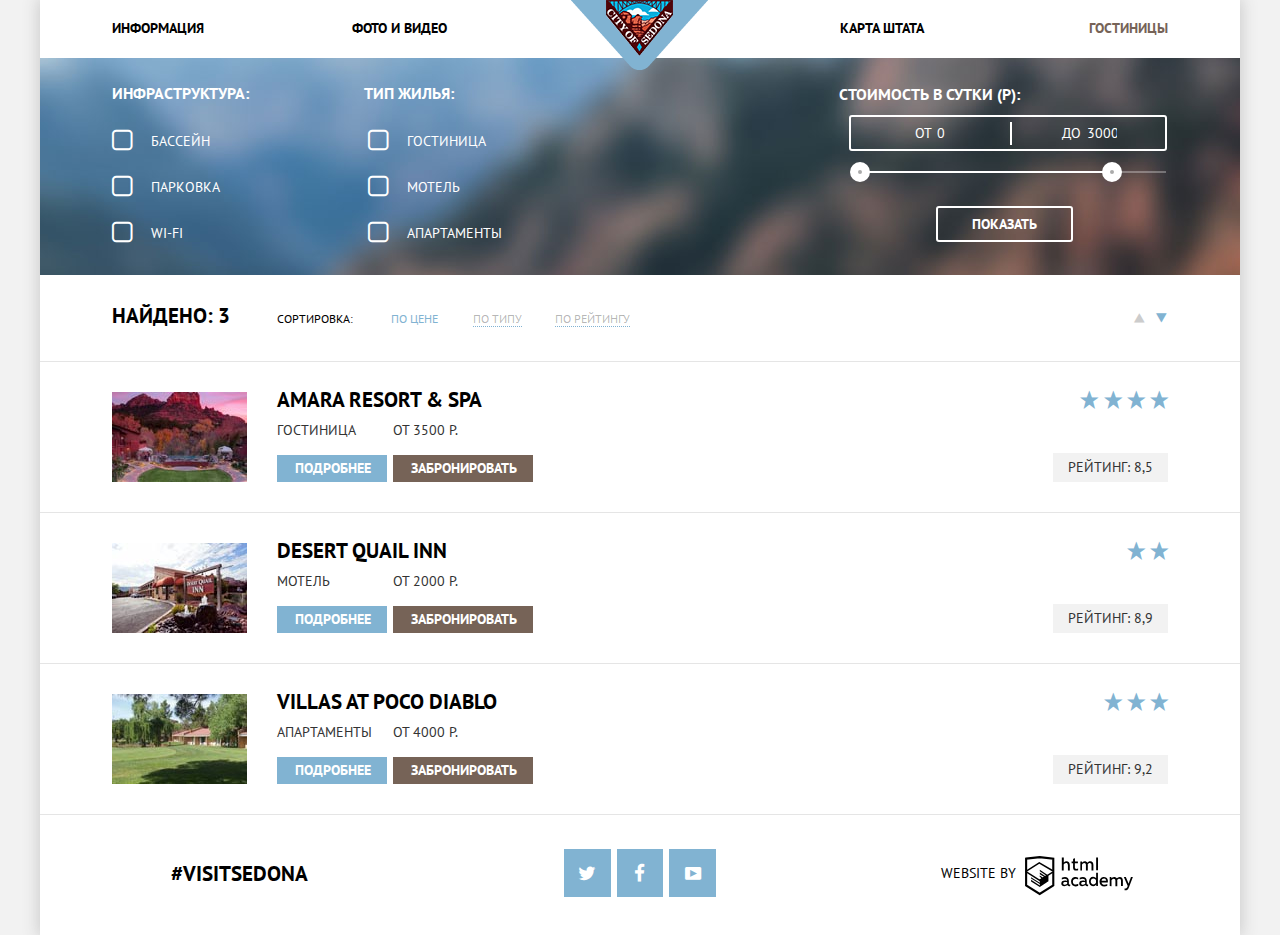
==== commit e0b11eeb: "Looks like it's done" ====
--- a/hotels.html
+++ b/hotels.html
@@ -69,12 +69,12 @@
 						<h2>Стоимость в сутки (Р):</h2>
 						<div class="price-controls">
 							<div class="price-range">
-								<label>От&nbsp;&nbsp;<input type="text" name="low-cost" id="low-cost" value="0"></label>
-								<label>До&nbsp;&nbsp;<input type="text" name="high-cost" id="high-cost" value="3000"></label>
+								<label>От  <input type="text" name="low-cost" id="low-cost" value="0"></label>
+								<label>До  <input type="text" name="high-cost" id="high-cost" value="3000"></label>
 							</div>
 							<div class="price-slider">
-								<button class="slider slider-min-price" type="button"></button>
-								<button class="slider slider-max-price" type="button"></button>
+								<div class="slider slider-min-price"></div>
+								<div class="slider slider-max-price"></div>
 							</div>
 						</div>
 						<a class="btn btn-transparent" href="#">Показать</a>
@@ -87,66 +87,66 @@
 				<h2>Найдено: 3</h2>
 				<ul class="sort-type">
 					<li>Сортировка:</li>
-					<li><a href="#">По цене</a></li>
+					<li><a class="active" href="#">По цене</a></li>
 					<li><a href="#">По типу</a></li>
 					<li><a href="#">По рейтингу</a></li>
 				</ul>
 				<div class="sort-arrows">
-					<a class="arrow-up" href="#"></a>
-					<a class="arrow-down" href="#"></a>
+					<a class="arrows icon-up-dir" href="#"></a>
+					<a class="arrows icon-down-dir active" href="#"></a>
 				</div>
 			</div>
 			<div class="hotels">
 				<div class="hotels-catalog">
 					<article class="hotels-description">
-						<img src="./img/hotel-1.jpg" width="135" height="90">
+						<img src="./img/hotel-1.jpg" width="135" height="90" alt="Hotel One">
 						<div class="hotel-item">
-							<h3><a href="#">Amara Resort & Spa</a></h3>
+							<h3><a class="hotel-name" href="#">Amara Resort & Spa</a></h3>
 							<div class="hotel-type">
 								<p class="type">Гостиница</p>
 								<a href="#" class="btn btn-info">Подробнее</a>
 							</div>
 							<div class="hotel-reserve">
-								<p class="price">От 3500р.</p>
+								<p class="price">От 3500 р.</p>
 								<a href="#" class="btn btn-reserve">Забронировать</a>
 							</div>
 						</div>
 						<div class="hotel-rating">
-							<div class="rating rating-1"><p>Рейтинг:&nbsp;8,5</p></div>
+							<div class="rating rating-1"><p>Рейтинг: 8,5</p></div>
 						</div>
 					</article>
 					<article class="hotels-description">
-						<img src="./img/hotel-2.jpg" width="135" height="90">
+						<img src="./img/hotel-2.jpg" width="135" height="90" alt="Hotel Two">
 						<div class="hotel-item">
-							<h3><a href="#">Desert Quail Inn</a></h3>
+							<h3><a class="hotel-name" href="#">Desert Quail Inn</a></h3>
 							<div class="hotel-type">
 								<p class="type">Мотель</p>
 								<a href="#" class="btn btn-info">Подробнее</a>
 							</div>
 							<div class="hotel-reserve">
-								<p class="price">От 2000р.</p>
+								<p class="price">От 2000 р.</p>
 								<a href="#" class="btn btn-reserve">Забронировать</a>
 							</div>
 						</div>
 						<div class="hotel-rating">
-							<div class="rating rating-2"><p>Рейтинг:&nbsp;8,9</p></div>
+							<div class="rating rating-2"><p>Рейтинг: 8,9</p></div>
 						</div>
 					</article>
 					<article class="hotels-description">
-						<img src="./img/hotel-3.jpg" width="135" height="90">
+						<img src="./img/hotel-3.jpg" width="135" height="90" alt="Hotel Three">
 						<div class="hotel-item">
-							<h3><a href="#">Villas At Poco Diablo</a></h3>
+							<h3><a class="hotel-name" href="#">Villas At Poco Diablo</a></h3>
 							<div class="hotel-type">
 								<p class="type">Апартаменты</p>
 								<a href="#" class="btn btn-info">Подробнее</a>
 							</div>
 							<div class="hotel-reserve">
-								<p class="price">От 4000р.</p>
+								<p class="price">От 4000 р.</p>
 								<a href="#" class="btn btn-reserve">Забронировать</a>
 							</div>
 						</div>
 						<div class="hotel-rating">
-							<div class="rating rating-3"><p>Рейтинг:&nbsp;9,2</p></div>
+							<div class="rating rating-3"><p>Рейтинг: 9,2</p></div>
 						</div>
 					</article>
 				</div>
@@ -154,8 +154,8 @@
 		</section>
 	</main>
 	<footer class="hotels-page-footer">
-		<section class="footer-contacts">
-			<div class="footer-div footer-hash"><b>#visitsedona</b></div>
+		<section class="footer-contacts footer-hotels">
+			<div class="footer-div footer-hash">#visitsedona</div>
 			<div class="footer-div footer-social">
 				<a href="#" class="icon-twitter"></a>
 				<a href="#" class="icon-facebook"></a>
@@ -164,7 +164,7 @@
 			<div class="footer-div footer-htmlacademy">
 				<p>website by</p>
 				<a href="http://htmlacademy.ru">
-					<svg version="1.1" id="Слой_1" xmlns="http://www.w3.org/2000/svg" xmlns:xlink="http://www.w3.org/1999/xlink" x="0px" y="0px" viewBox="0 0 113 39" style="enable-background:new 0 0 113 39;" xml:space="preserve">
+					<svg version="1.1" xmlns="http://www.w3.org/2000/svg" xmlns:xlink="http://www.w3.org/1999/xlink" x="0px" y="0px" viewBox="0 0 113 39" style="	enable-background:new 0 0 113 39;" xml:space="preserve">
             <path class="st0" d="M5.8,3.4L18.7,2l12.9,1.4v25.4L18.7,37L5.8,28.9V3.4z"></path>
             <path class="st1" d="M6,15.2l12.3-7.7l13.2,7.7V16l-12.8,8.1L6,16V15.2z"></path>
             <path class="st2" d="M18.7,23.3l1.8-1.3l-1.8-1.3v-1.3l3,1.9l1-0.6l-3.9-2.5v-1.5l5,3.3l1-0.6l-6-4V14l8.2,5.4V25l-8.2,5.3l-8.3-5.2v-1.5 l8.3,5.4v-1.4l-8.3-5.2v-1.3l8.3,5.2L18.7,23.3L18.7,23.3z M47.2,28.1c0.2,0,0.4-0.1,0.5-0.1v1.4c-0.4,0.1-0.8,0.2-1.1,0.2 c-0.7,0-1.3-0.3-1.6-1c-0.8,0.7-1.7,1.1-3,1.1c-1.5,0-2.8-0.8-2.8-2.6c0-2.2,1.9-2.8,3.5-2.8c0.7,0,1.4,0.1,2,0.3v-0.3 c0-1.1-0.7-1.8-2.1-1.8c-1,0-2,0.2-2.9,0.7v-1.7c1-0.3,2-0.5,3-0.5c2.2,0,3.7,1.2,3.7,3.7v3C46.5,28,46.9,28.1,47.2,28.1 M41,27 c0,0.8,0.7,1.2,1.5,1.2s1.6-0.3,2.3-1v-1.4c-0.6-0.1-1.1-0.2-1.7-0.2C42.1,25.6,41,25.9,41,27 M52.8,20.8c0.9,0,1.7,0.2,2.4,0.7v1.7 c-0.6-0.4-1.4-0.7-2.2-0.7c-1.4,0-2.8,0.8-2.8,2.8c0,1.9,1.4,2.8,2.8,2.8c0.8,0,1.6-0.2,2.3-0.7v1.8c-0.8,0.4-1.6,0.6-2.6,0.6 c-2.1,0-4.2-1.4-4.2-4.4C48.4,22.1,50.7,20.8,52.8,20.8 M64.2,28.1c0.2,0,0.4-0.1,0.5-0.1v1.4c-0.4,0.1-0.8,0.2-1.1,0.2 c-0.7,0-1.3-0.3-1.6-1c-0.8,0.7-1.7,1.1-3,1.1c-1.5,0-2.8-0.8-2.8-2.6c0-2.2,1.9-2.8,3.5-2.8c0.7,0,1.4,0.1,2,0.3v-0.3 c0-1.1-0.7-1.8-2.1-1.8c-1,0-2,0.2-2.9,0.7v-1.7c1-0.3,2-0.5,3-0.5c2.2,0,3.7,1.2,3.7,3.7v3C63.7,28,63.9,28.1,64.2,28.1 M58.1,27 c0,0.8,0.7,1.2,1.5,1.2s1.6-0.3,2.3-1v-1.4c-0.6-0.1-1.1-0.2-1.7-0.2C59.2,25.6,58.1,25.9,58.1,27 M74,17.1v12.3h-1.6V28 c-0.6,0.8-1.5,1.6-3,1.6c-2.4,0-3.9-2-3.9-4.5s1.5-4.5,3.9-4.5c1.4,0,2.3,0.7,2.9,1.3v-5H74C74,17,74,17.1,74,17.1z M69.7,22.4 c-1.4,0-2.5,1.2-2.5,2.8s1,2.8,2.5,2.8c1.1,0,2.1-0.7,2.5-1.8v-2C71.8,23.1,70.8,22.4,69.7,22.4 M79.7,20.8c3.1,0,4.2,2.7,3.7,5.2 h-6c0.2,1.5,1.6,2.2,3,2.2c0.9,0,1.7-0.2,2.5-0.6v1.6c-0.7,0.3-1.7,0.6-2.9,0.6c-2.4,0-4.5-1.5-4.5-4.5 C75.7,22.1,77.9,20.8,79.7,20.8 M79.8,22.3c-1.2,0-2.2,0.7-2.3,2.2h4.4C81.9,23.8,81.5,22.3,79.8,22.3 M85.2,29.5V21h1.6v1.1 c0.4-0.5,1.3-1.3,2.6-1.3c1.2,0,2,0.5,2.5,1.4c0.7-0.7,1.6-1.4,2.8-1.4c2.1,0,3,1.6,3,3.4v5.3h-1.8v-5.2c0-1.1-0.6-1.8-1.6-1.8 c-0.9,0-1.5,0.6-2,1.2c0,0.2,0.1,0.4,0.1,0.6v5.3h-1.8v-5.2c0-1.1-0.6-1.8-1.6-1.8s-1.6,0.7-2.1,1.3v5.7L85.2,29.5L85.2,29.5z M105.4,21h1.8l-3.7,9.6c-0.8,2.2-2,2.9-3.2,2.9c-0.4,0-0.7-0.1-1-0.1v-1.6c0.3,0.1,0.5,0.1,0.8,0.1c0.8,0,1.5-0.7,2-2l0.2-0.4 L98.6,21h1.9l2.7,6.4C103.1,27.4,105.4,21,105.4,21z M41.6,2.3v4.8C42.3,6.4,43.2,6,44.1,6c2,0,3.2,1.4,3.2,3.5v5.2h-1.8v-5 c0-1.4-0.8-2-1.8-2s-1.8,0.7-2.2,1.4v5.6h-1.8V2.3H41.6z M52.2,3.2v3H55v1.6h-2.9v3.9c0,1.1,0.5,1.5,1.5,1.5c0.6,0,1.1-0.1,1.6-0.3 v1.6c-0.7,0.3-1.4,0.4-2.1,0.3c-1.5,0-2.7-0.8-2.7-2.8V7.8H49V6.2h1.4V3.7C50.5,3.7,52.2,3.2,52.2,3.2z M57.3,14.7V6.2h1.6v1.1 C59.3,6.8,60.2,6,61.4,6s2,0.5,2.5,1.4C64.6,6.6,65.5,6,66.7,6c2.1,0,3,1.6,3,3.4v5.3h-1.8V9.5c0-1.1-0.6-1.8-1.6-1.8 c-0.9,0-1.5,0.6-2,1.2c0,0.2,0.1,0.4,0.1,0.6v5.3h-1.8V9.5c0-1.1-0.6-1.8-1.6-1.8S59.4,8.4,58.9,9v5.7C59,14.8,57.3,14.7,57.3,14.7z M72.3,2.3h1.8v12.3h-1.8V2.3z"></path>
--- a/css/style.css
+++ b/css/style.css
@@ -128,8 +128,7 @@
 
 /* Основной контейнер */
 .main-container {
-	min-width: 768px;
-	max-width: 1200px;
+	width: 1200px;
 	margin: 0 auto;
 	box-shadow: 0 0 15px 2px #cccccc;
 	background-color: #ffffff;
@@ -147,12 +146,25 @@
 	list-style: none;
 	padding: 0 6%;
 	margin: 0;
+	white-space: nowrap;
 }
 
 .main-menu li {
 	padding: 15px 0;
 	text-align: left;
 	flex-basis: 20%;
+}
+
+.main-menu .active {
+	color: #766357;
+}
+
+.main-menu .active:hover {
+	color: #604e43;
+}
+
+.main-menu .active:active {
+	color: rgba(118, 99, 87, 0.3);
 }
 
 .main-menu li:nth-of-type(3),
@@ -192,7 +204,7 @@
 	color: #b2b2b2;
 }
 
-.main-menu .active {
+.main-menu.active {
 	color: #766357;
 }
 
@@ -203,8 +215,6 @@
 .main-menu .active:active {
 	color: rgba(118, 99, 87, 0.3);
 }
-
-
 
 /* Конец. Header стили */
 
@@ -213,8 +223,9 @@
 /* Сontent-section */
 .content-section {
 	background-color: #81b3d2;
-	background: url('../img/white-dual-arrow.png') 0 100% no-repeat,
-	url('../img/background.jpg') no-repeat;
+	background:
+		url('../img/white-dual-arrow.png') 0 100% no-repeat,
+		url('../img/background.jpg') no-repeat;
 	background-size: 100% 57px, cover;
 	text-align: center;
 }
@@ -237,15 +248,14 @@
 .content-header.h1 {
 	font-weight: 700;
 	font-size: 21px;
-	padding-top: 60px;
-	padding-bottom: 27px;
+	padding: 61px 25% 15px;
 	margin: 0;
 }
 
 .content-header.h2 {
 	font-weight: 400;
 	font-size: 14px;
-	padding-bottom: 50px;
+	padding-bottom: 40px;
 }
 
 /* Конец. Сontent-section */
@@ -278,7 +288,12 @@
 }
 
 .text-wrapper {
-	padding: 54px 5.5% 0;
+	padding: 55px 4.5% 50px;
+	text-align: center;
+}
+
+.text-wrapper:last-child {
+	padding: 55px 3.5% 50px;
 	text-align: center;
 }
 
@@ -294,13 +309,13 @@
 .img-wrapper {
 	position: relative;
 	width: 66.67%;
+	overflow: hidden;
 	min-height: 256px;
-	overflow: hidden;
 }
 
 .img-wrapper img {
 	position: absolute;
-	top: 50%;
+	top: 49%;
 	max-width: 100%;
 	transform: translateY(-50%);
 }
@@ -335,12 +350,12 @@
 .features {
 	flex-basis: 33.33%;
 	text-align: center;
-	padding: 58px 6% 79px;
+	padding: 59px 4% 79px;
 	align-self: center;
 }
 
 .other-reasons {
-	padding: 58px 6%;
+	padding: 48px 5% 57px;
 }
 
 /* Конец. Content-features */
@@ -364,8 +379,8 @@
 .content-interesting h4 {
 	font-size: 30px;
 	line-height: 24px;
-	padding-top: 55px;
-	padding-bottom: 29px;
+	padding-top: 56px;
+	padding-bottom: 30px;
 }
 
 .hotel-choose {
@@ -478,6 +493,10 @@
 	padding: 6px 12px;
 	text-align: center;
 }
+
+/* Конец. Content-interesting */
+
+/* Кнопки */
 
 .btn {
 	display: inline-block;
@@ -496,12 +515,36 @@
 .btn-reserve {
 	font-size: 14px;
 	line-height: 21px;
-	padding: 3px 9px;
+	padding: 3px 8px 3px 9px;
 	text-align: center;
 }
 
-.btn-info {
+.btn-reserve:hover {
+	background-color: #604e43;
+}
+
+.btn-reserve:active {
+	background-color: #604e43;
+	color: rgba(255, 255, 255, 0.3);
+}
+
+.btn-info,
+.btn-find,
+.footer-social a {
 	background-color: #81b3d2;
+}
+
+.btn-info:hover,
+.btn-find:hover,
+.footer-social a:hover {
+	background-color: #669ec0;
+}
+
+.btn-info:active,
+.btn-find:active,
+.footer-social a:active {
+	background-color: #5496bd;
+	color: rgba(255, 255, 255, 0.3);
 }
 
 .btn-reserve {
@@ -511,7 +554,7 @@
 .btn-choose {
 	background-color: #766357;
 	padding: 30px 0;
-	margin-top: 49px;
+	margin-top: 47px;
 }
 
 .btn-find {
@@ -526,9 +569,9 @@
 	width: 133px;
 	font-size: 14px;
 	line-height: 26px;
-	padding: 3px;
-	margin-top: 30px;
-	margin-left: 9px;
+	padding: 3px 0;
+	margin-top: 35px;
+	margin-left: 1px;
 }
 
 .btn-transparent:hover {
@@ -536,14 +579,7 @@
 	color: #000000;
 }
 
-.btn-find:hover {
-	background-color: #669ec0;
-}
-
-.bth-find:active {
-	background-color: #5496bd;
-	color: #88b6d1;
-}
+/* Конец. Кнопки */
 
 /* Animation */
 
@@ -567,54 +603,21 @@
 
 /* Конец. Animation  */
 
-/* Конец. Content-interesting */
 
 /* Footer стили */
 
+.main-page-footer,
+.hotels-page-footer {
+	position: relative;
+}
+
 .main-page-footer {
-	position: relative;
 	background: url('../img/map.jpg') no-repeat center;
 }
 
 .main-page-footer iframe {
 	width: 100%;
 	border: 0;
-}
-
-.hotels-page-footer {
-	position: relative;
-	min-height: 120px;
-}
-
-footer b {
-	font-size: 21px;
-	font-weight: 700;
-}
-
-.footer-contacts {
-	min-height: 120px;
-	background-color: rgba(255, 255, 255, 0.9);
-	position: absolute;
-	bottom: 0;
-	left: 0;
-	right: 0;
-	display: flex;
-	justify-content: space-around;
-	text-align: center;
-}
-
-.hotels-page-footer .footer-contacts {
-	background-color: #ffffff;
-}
-
-.footer-div {
-	flex-basis: 33.33%;
-	align-self: center;
-}
-
-.footer-div p,
-.footer-div a {
-	color: #000000;
 }
 
 .footer-hash {
@@ -623,6 +626,41 @@
 	font-weight: 700;
 }
 
+.footer-contacts {
+	background-color: rgba(255, 255, 255, 0.9);
+	position: relative;
+	padding: 33px 0 35px;
+	width: 100%;
+	margin-top: -120px;
+	display: flex;
+	justify-content: space-around;
+	text-align: center;
+}
+
+.footer-hotels {
+	margin-top: 0;
+}
+
+.hotels-page-footer .footer-contacts {
+	background-color: #ffffff;
+}
+
+.footer-div {
+	flex-basis: 33.33%;
+	align-self: center;
+}
+
+.footer-div p,
+.footer-div a {
+	color: #000000;
+}
+
+.footer-hash {
+	font-size: 21px;
+	line-height: 26px;
+	font-weight: 700;
+}
+
 .footer-hash:hover {
 	color: #81b3d2;
 }
@@ -630,18 +668,10 @@
 .footer-social a {
 	color: #ffffff;
 	font-size: 19px;
+	line-height: 20px;
 	padding: 12px 10px;
 	background-color: #81b3d2;
 	margin: 1px;
-}
-
-.footer-social a:hover {
-	background-color: #669ec0;
-}
-
-.footer-social a:active {
-	background-color: #5496bd;
-	color: #88b6d1;
 }
 
 .footer-htmlacademy a,
@@ -651,8 +681,7 @@
 }
 
 footer svg {
-	width: 113px;
-	height: 39px;
+	width: 119px;
 	padding-top: 7px;
 }
 
@@ -699,7 +728,6 @@
 /* Конец. Footer стили */
 
 /* Страница Hotels стили */
-/*  */
 
 .main-hotels {
 	background-color: #ffffff;
@@ -726,6 +754,7 @@
 
 .rating {
 	margin-top: 53%;
+	white-space: nowrap;
 }
 
 .rating::before {
@@ -760,11 +789,11 @@
 	display: flex;
 	justify-content: space-around;
 	align-items: center;
-	padding-bottom: 30px;
+	padding-bottom: 21px;
 }
 
 .hotels-filters li {
-	padding: 12px 0;
+	padding: 14px 0;
 	position: relative;
 }
 
@@ -778,7 +807,7 @@
 }
 
 .checklist li:not(:first-child) {
-	margin-left: 38px;
+	margin-left: 39px;
 }
 
 .filters-fieldsets {
@@ -787,18 +816,23 @@
 }
 
 .hotel-type-check {
-	margin-left: 17.5%;
+	margin-left: 119px;
+}
+
+.hotel-type-check li:first-child {
+	margin-left: -4px;
 }
 
 .price-filter {
 	flex-basis: 33.33%;
 	text-align: center;
-	margin-top: 8px;
+	margin-top: 1px;
 	margin-left: 70px;
 }
 
 .price-filter h2 {
 	text-align: left;
+	margin-bottom: 10px;
 }
 
 .price-range {
@@ -812,21 +846,29 @@
 
 .price-range label {
 	display: inline-block;
-	width: 36%;
 	text-align: center;
 	vertical-align: top;
 	padding: 0 6%;
 }
 
+.price-range label:first-child {
+	width: 41%;
+}
+
+.price-range label:last-child {
+	width: 20%;
+}
+
+
 .price-range::before {
 	content: '';
 	width: 2px;
-	height: 28px;
+	height: 23px;
 	position: absolute;
 	background-color: #ffffff;
-	top: 2px;
-	left: 50%;
-	margin-left: -1px;
+	top: 5px;
+	left: 51%;
+	margin-left: -2px;
 }
 
 .price-range input {
@@ -864,10 +906,10 @@
 .slider,
 .slider:hover {
 	position: absolute;
-	top: -10px;
+	top: -9px;
 	padding: 2px;
 	border-radius: 50%;
-	border: 9px solid #ffffff;
+	border: 8px solid #ffffff;
 	background-color: #ababab;
 	cursor: pointer;
 	z-index: 5;
@@ -878,11 +920,11 @@
 }
 
 .slider-min-price {
-	left: 10px;
+	left: 11px;
 }
 
 .slider-max-price {
-	right: 60px;
+	right: 46px;
 }
 
 .hotel-type ul {
@@ -926,14 +968,72 @@
 	display: inline-block;
 }
 
+.sort-arrows {
+	float: right;
+	margin-top: 20px;
+}
+
+.arrows {
+	font-size: 23px;
+	line-height: 20px;
+	color: #cccccc;
+}
+
+.arrows:first-child {
+	margin-right: -14px;
+}
+
+.arrows:last-child {
+	margin-right: -10px;
+}
+
+.arrows.active {
+	color: #81b3d2;
+}
+
+.arrows.active:hover {
+	color: #81b3d2;
+}
+
+.arrows.active:active {
+	color: #81b3d2;
+}
+
+.arrows:hover {
+	color: #000000;
+}
+
+.arrows:active {
+	color: #81b3d2;
+}
+
 .sort-type {
 	padding-left: 26px;
 }
 
 .sort-type li {
+	width: 110px;
 	font-size: 12px;
 	line-height: 18px;
-
+}
+
+.sort-type .active {
+	color: #81b3d2;
+	border: none;
+}
+
+.sort-type .active:hover {
+	color: #81b3d2;
+	border: none;
+}
+
+.sort-type .active:active {
+	color: #81b3d2;
+	border: none;
+}
+
+.sort-type li:not(:first-child) {
+	width: 78px;
 }
 
 .sort-type a {
@@ -941,13 +1041,20 @@
 	border-bottom: 1px dotted #81b3d2;
 }
 
+.sort-type a:hover {
+	color: #81b3d2;
+}
+
 .sort-type a:active {
+	color: #000000;
 	border: none;
-	color: #81b3d2;
 }
 
 .hotels-sort h2 {
 	width: 135px;
+	font-size: 21px;
+	line-height: 26px;
+	margin-top: 17px;
 }
 
 .hotels-sort,
@@ -961,7 +1068,7 @@
 }
 
 .hotels-sort {
-	padding: 19px 6%;
+	padding: 9px 6% 14px;
 }
 
 .hotels-description {
@@ -985,7 +1092,7 @@
 .hotel-item {
 	padding-left: 30px;
 	margin-top: -5px;
-	width: 73%;
+	width: 75%;
 }
 
 .hotel-item h3 {
@@ -995,13 +1102,18 @@
 	margin-bottom: 0;
 }
 
-.hotel-item a {
-
+.hotel-name:hover {
+	color: #81b3d2;
+}
+
+.hotel-name:active {
+	color: rgba(0, 0, 0, 0.3);
 }
 
 .hotel-type {
 	display: inline-block;
-	margin-right: 20px;
+	margin-right: 19px;
+	width: 93px;
 }
 
 .hotel-type p,
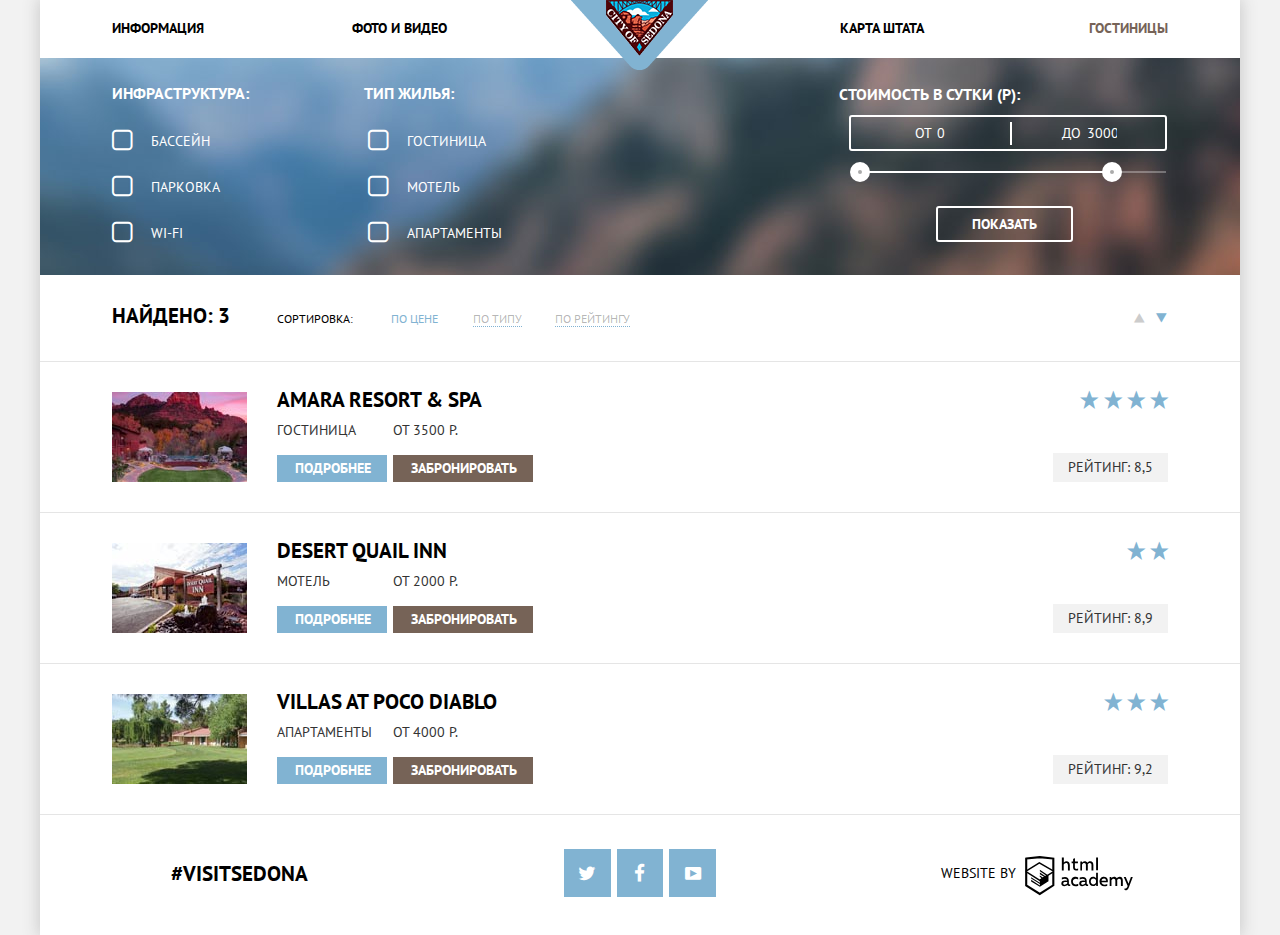
==== commit 42f06b03: "Looks like it's done" ====
--- a/hotels.html
+++ b/hotels.html
@@ -10,7 +10,7 @@
 	<link href='https://fonts.googleapis.com/css?family=PT+Sans:400,700' rel='stylesheet' type='text/css'>
 	<link rel="shortcut icon" href="img/favicon.png" type="image/png">
 	<link href="css/normalize.css" rel="stylesheet">
-	<link href="css/style.css" rel="stylesheet">
+	<link href="css/style.min.css" rel="stylesheet">
 </head>
 <body>
 <div class="main-container">
@@ -165,9 +165,9 @@
 				<p>website by</p>
 				<a href="http://htmlacademy.ru">
 					<svg version="1.1" xmlns="http://www.w3.org/2000/svg" xmlns:xlink="http://www.w3.org/1999/xlink" x="0px" y="0px" viewBox="0 0 113 39" style="	enable-background:new 0 0 113 39;" xml:space="preserve">
-            <path class="st0" d="M5.8,3.4L18.7,2l12.9,1.4v25.4L18.7,37L5.8,28.9V3.4z"></path>
-            <path class="st1" d="M6,15.2l12.3-7.7l13.2,7.7V16l-12.8,8.1L6,16V15.2z"></path>
-            <path class="st2" d="M18.7,23.3l1.8-1.3l-1.8-1.3v-1.3l3,1.9l1-0.6l-3.9-2.5v-1.5l5,3.3l1-0.6l-6-4V14l8.2,5.4V25l-8.2,5.3l-8.3-5.2v-1.5 l8.3,5.4v-1.4l-8.3-5.2v-1.3l8.3,5.2L18.7,23.3L18.7,23.3z M47.2,28.1c0.2,0,0.4-0.1,0.5-0.1v1.4c-0.4,0.1-0.8,0.2-1.1,0.2 c-0.7,0-1.3-0.3-1.6-1c-0.8,0.7-1.7,1.1-3,1.1c-1.5,0-2.8-0.8-2.8-2.6c0-2.2,1.9-2.8,3.5-2.8c0.7,0,1.4,0.1,2,0.3v-0.3 c0-1.1-0.7-1.8-2.1-1.8c-1,0-2,0.2-2.9,0.7v-1.7c1-0.3,2-0.5,3-0.5c2.2,0,3.7,1.2,3.7,3.7v3C46.5,28,46.9,28.1,47.2,28.1 M41,27 c0,0.8,0.7,1.2,1.5,1.2s1.6-0.3,2.3-1v-1.4c-0.6-0.1-1.1-0.2-1.7-0.2C42.1,25.6,41,25.9,41,27 M52.8,20.8c0.9,0,1.7,0.2,2.4,0.7v1.7 c-0.6-0.4-1.4-0.7-2.2-0.7c-1.4,0-2.8,0.8-2.8,2.8c0,1.9,1.4,2.8,2.8,2.8c0.8,0,1.6-0.2,2.3-0.7v1.8c-0.8,0.4-1.6,0.6-2.6,0.6 c-2.1,0-4.2-1.4-4.2-4.4C48.4,22.1,50.7,20.8,52.8,20.8 M64.2,28.1c0.2,0,0.4-0.1,0.5-0.1v1.4c-0.4,0.1-0.8,0.2-1.1,0.2 c-0.7,0-1.3-0.3-1.6-1c-0.8,0.7-1.7,1.1-3,1.1c-1.5,0-2.8-0.8-2.8-2.6c0-2.2,1.9-2.8,3.5-2.8c0.7,0,1.4,0.1,2,0.3v-0.3 c0-1.1-0.7-1.8-2.1-1.8c-1,0-2,0.2-2.9,0.7v-1.7c1-0.3,2-0.5,3-0.5c2.2,0,3.7,1.2,3.7,3.7v3C63.7,28,63.9,28.1,64.2,28.1 M58.1,27 c0,0.8,0.7,1.2,1.5,1.2s1.6-0.3,2.3-1v-1.4c-0.6-0.1-1.1-0.2-1.7-0.2C59.2,25.6,58.1,25.9,58.1,27 M74,17.1v12.3h-1.6V28 c-0.6,0.8-1.5,1.6-3,1.6c-2.4,0-3.9-2-3.9-4.5s1.5-4.5,3.9-4.5c1.4,0,2.3,0.7,2.9,1.3v-5H74C74,17,74,17.1,74,17.1z M69.7,22.4 c-1.4,0-2.5,1.2-2.5,2.8s1,2.8,2.5,2.8c1.1,0,2.1-0.7,2.5-1.8v-2C71.8,23.1,70.8,22.4,69.7,22.4 M79.7,20.8c3.1,0,4.2,2.7,3.7,5.2 h-6c0.2,1.5,1.6,2.2,3,2.2c0.9,0,1.7-0.2,2.5-0.6v1.6c-0.7,0.3-1.7,0.6-2.9,0.6c-2.4,0-4.5-1.5-4.5-4.5 C75.7,22.1,77.9,20.8,79.7,20.8 M79.8,22.3c-1.2,0-2.2,0.7-2.3,2.2h4.4C81.9,23.8,81.5,22.3,79.8,22.3 M85.2,29.5V21h1.6v1.1 c0.4-0.5,1.3-1.3,2.6-1.3c1.2,0,2,0.5,2.5,1.4c0.7-0.7,1.6-1.4,2.8-1.4c2.1,0,3,1.6,3,3.4v5.3h-1.8v-5.2c0-1.1-0.6-1.8-1.6-1.8 c-0.9,0-1.5,0.6-2,1.2c0,0.2,0.1,0.4,0.1,0.6v5.3h-1.8v-5.2c0-1.1-0.6-1.8-1.6-1.8s-1.6,0.7-2.1,1.3v5.7L85.2,29.5L85.2,29.5z M105.4,21h1.8l-3.7,9.6c-0.8,2.2-2,2.9-3.2,2.9c-0.4,0-0.7-0.1-1-0.1v-1.6c0.3,0.1,0.5,0.1,0.8,0.1c0.8,0,1.5-0.7,2-2l0.2-0.4 L98.6,21h1.9l2.7,6.4C103.1,27.4,105.4,21,105.4,21z M41.6,2.3v4.8C42.3,6.4,43.2,6,44.1,6c2,0,3.2,1.4,3.2,3.5v5.2h-1.8v-5 c0-1.4-0.8-2-1.8-2s-1.8,0.7-2.2,1.4v5.6h-1.8V2.3H41.6z M52.2,3.2v3H55v1.6h-2.9v3.9c0,1.1,0.5,1.5,1.5,1.5c0.6,0,1.1-0.1,1.6-0.3 v1.6c-0.7,0.3-1.4,0.4-2.1,0.3c-1.5,0-2.7-0.8-2.7-2.8V7.8H49V6.2h1.4V3.7C50.5,3.7,52.2,3.2,52.2,3.2z M57.3,14.7V6.2h1.6v1.1 C59.3,6.8,60.2,6,61.4,6s2,0.5,2.5,1.4C64.6,6.6,65.5,6,66.7,6c2.1,0,3,1.6,3,3.4v5.3h-1.8V9.5c0-1.1-0.6-1.8-1.6-1.8 c-0.9,0-1.5,0.6-2,1.2c0,0.2,0.1,0.4,0.1,0.6v5.3h-1.8V9.5c0-1.1-0.6-1.8-1.6-1.8S59.4,8.4,58.9,9v5.7C59,14.8,57.3,14.7,57.3,14.7z M72.3,2.3h1.8v12.3h-1.8V2.3z"></path>
+						<path class="st0" d="M5.8,3.4L18.7,2l12.9,1.4v25.4L18.7,37L5.8,28.9V3.4z"></path>
+						<path class="st1" d="M6,15.2l12.3-7.7l13.2,7.7V16l-12.8,8.1L6,16V15.2z"></path>
+						<path class="st2" d="M18.7,23.3l1.8-1.3l-1.8-1.3v-1.3l3,1.9l1-0.6l-3.9-2.5v-1.5l5,3.3l1-0.6l-6-4V14l8.2,5.4V25l-8.2,5.3l-8.3-5.2v-1.5 l8.3,5.4v-1.4l-8.3-5.2v-1.3l8.3,5.2L18.7,23.3L18.7,23.3z M47.2,28.1c0.2,0,0.4-0.1,0.5-0.1v1.4c-0.4,0.1-0.8,0.2-1.1,0.2 c-0.7,0-1.3-0.3-1.6-1c-0.8,0.7-1.7,1.1-3,1.1c-1.5,0-2.8-0.8-2.8-2.6c0-2.2,1.9-2.8,3.5-2.8c0.7,0,1.4,0.1,2,0.3v-0.3 c0-1.1-0.7-1.8-2.1-1.8c-1,0-2,0.2-2.9,0.7v-1.7c1-0.3,2-0.5,3-0.5c2.2,0,3.7,1.2,3.7,3.7v3C46.5,28,46.9,28.1,47.2,28.1 M41,27 c0,0.8,0.7,1.2,1.5,1.2s1.6-0.3,2.3-1v-1.4c-0.6-0.1-1.1-0.2-1.7-0.2C42.1,25.6,41,25.9,41,27 M52.8,20.8c0.9,0,1.7,0.2,2.4,0.7v1.7 c-0.6-0.4-1.4-0.7-2.2-0.7c-1.4,0-2.8,0.8-2.8,2.8c0,1.9,1.4,2.8,2.8,2.8c0.8,0,1.6-0.2,2.3-0.7v1.8c-0.8,0.4-1.6,0.6-2.6,0.6 c-2.1,0-4.2-1.4-4.2-4.4C48.4,22.1,50.7,20.8,52.8,20.8 M64.2,28.1c0.2,0,0.4-0.1,0.5-0.1v1.4c-0.4,0.1-0.8,0.2-1.1,0.2 c-0.7,0-1.3-0.3-1.6-1c-0.8,0.7-1.7,1.1-3,1.1c-1.5,0-2.8-0.8-2.8-2.6c0-2.2,1.9-2.8,3.5-2.8c0.7,0,1.4,0.1,2,0.3v-0.3 c0-1.1-0.7-1.8-2.1-1.8c-1,0-2,0.2-2.9,0.7v-1.7c1-0.3,2-0.5,3-0.5c2.2,0,3.7,1.2,3.7,3.7v3C63.7,28,63.9,28.1,64.2,28.1 M58.1,27 c0,0.8,0.7,1.2,1.5,1.2s1.6-0.3,2.3-1v-1.4c-0.6-0.1-1.1-0.2-1.7-0.2C59.2,25.6,58.1,25.9,58.1,27 M74,17.1v12.3h-1.6V28 c-0.6,0.8-1.5,1.6-3,1.6c-2.4,0-3.9-2-3.9-4.5s1.5-4.5,3.9-4.5c1.4,0,2.3,0.7,2.9,1.3v-5H74C74,17,74,17.1,74,17.1z M69.7,22.4 c-1.4,0-2.5,1.2-2.5,2.8s1,2.8,2.5,2.8c1.1,0,2.1-0.7,2.5-1.8v-2C71.8,23.1,70.8,22.4,69.7,22.4 M79.7,20.8c3.1,0,4.2,2.7,3.7,5.2 h-6c0.2,1.5,1.6,2.2,3,2.2c0.9,0,1.7-0.2,2.5-0.6v1.6c-0.7,0.3-1.7,0.6-2.9,0.6c-2.4,0-4.5-1.5-4.5-4.5 C75.7,22.1,77.9,20.8,79.7,20.8 M79.8,22.3c-1.2,0-2.2,0.7-2.3,2.2h4.4C81.9,23.8,81.5,22.3,79.8,22.3 M85.2,29.5V21h1.6v1.1 c0.4-0.5,1.3-1.3,2.6-1.3c1.2,0,2,0.5,2.5,1.4c0.7-0.7,1.6-1.4,2.8-1.4c2.1,0,3,1.6,3,3.4v5.3h-1.8v-5.2c0-1.1-0.6-1.8-1.6-1.8 c-0.9,0-1.5,0.6-2,1.2c0,0.2,0.1,0.4,0.1,0.6v5.3h-1.8v-5.2c0-1.1-0.6-1.8-1.6-1.8s-1.6,0.7-2.1,1.3v5.7L85.2,29.5L85.2,29.5z M105.4,21h1.8l-3.7,9.6c-0.8,2.2-2,2.9-3.2,2.9c-0.4,0-0.7-0.1-1-0.1v-1.6c0.3,0.1,0.5,0.1,0.8,0.1c0.8,0,1.5-0.7,2-2l0.2-0.4 L98.6,21h1.9l2.7,6.4C103.1,27.4,105.4,21,105.4,21z M41.6,2.3v4.8C42.3,6.4,43.2,6,44.1,6c2,0,3.2,1.4,3.2,3.5v5.2h-1.8v-5 c0-1.4-0.8-2-1.8-2s-1.8,0.7-2.2,1.4v5.6h-1.8V2.3H41.6z M52.2,3.2v3H55v1.6h-2.9v3.9c0,1.1,0.5,1.5,1.5,1.5c0.6,0,1.1-0.1,1.6-0.3 v1.6c-0.7,0.3-1.4,0.4-2.1,0.3c-1.5,0-2.7-0.8-2.7-2.8V7.8H49V6.2h1.4V3.7C50.5,3.7,52.2,3.2,52.2,3.2z M57.3,14.7V6.2h1.6v1.1 C59.3,6.8,60.2,6,61.4,6s2,0.5,2.5,1.4C64.6,6.6,65.5,6,66.7,6c2.1,0,3,1.6,3,3.4v5.3h-1.8V9.5c0-1.1-0.6-1.8-1.6-1.8 c-0.9,0-1.5,0.6-2,1.2c0,0.2,0.1,0.4,0.1,0.6v5.3h-1.8V9.5c0-1.1-0.6-1.8-1.6-1.8S59.4,8.4,58.9,9v5.7C59,14.8,57.3,14.7,57.3,14.7z M72.3,2.3h1.8v12.3h-1.8V2.3z"></path>
 					</svg>
 				</a>
 			</div>
--- a/css/style.min.css
+++ b/css/style.min.css
@@ -0,0 +1 @@
+@font-face{font-weight:400;font-style:normal;font-family:"symbols-sedona";src:url(../fonts/symbols-sedona.woff) format("woff"),url(../fonts/symbols-sedona.woff2) format("woff2")}[class^="icon-"]::before,[class*=" icon-"]::before{display:inline-block;width:1em;margin-right:.2em;margin-left:.2em;font-weight:400;line-height:1em;font-family:"symbols-sedona";text-align:center;text-transform:none;text-decoration:inherit;font-style:normal;font-variant:normal;speak:none}.icon-facebook::before{content:"\66"}.icon-twitter::before{content:"\74"}.icon-up-dir::before{content:"\25b2"}.icon-down-dir::before{content:"\25bc"}.icon-star::before{content:"\2605"}.icon-check-off::before{content:"\2610"}.icon-check-on::before{content:"\2611"}.icon-calendar::before{content:"\e800"}.icon-plus::before{content:"\e801"}.icon-minus::before{content:"\e802"}.icon-youtube::before{content:"\f39e"}html,body{font-family:'PT Sans','Arial',sans-serif;font-weight:400;font-size:14px;text-transform:uppercase;background-color:#f2f2f2}a{text-decoration:none;color:#000}p{color:#333;line-height:21px}.row-form,.counter,.hotel-feature-check,.hotel-type-check{padding:0;margin:0;border:0}input[name$='check']{display:none}input[type=text]:hover,button:active,button:focus,button:enabled{outline:none}.main-container{width:1200px;margin:0 auto;box-shadow:0 0 15px 2px #ccc;background-color:#fff}.main-header{position:relative}.main-menu{display:-webkit-box;display:-ms-flexbox;display:flex;list-style:none;padding:0 6%;margin:0;white-space:nowrap}.main-menu li{padding:15px 0;text-align:left;-ms-flex-preferred-size:20%;flex-basis:20%}.main-menu .active{color:#766357}.main-menu .active:hover{color:#604e43}.main-menu .active:active{color:rgba(118,99,87,.3)}.main-menu li:nth-of-type(3),.main-menu li:nth-of-type(4){text-align:right}.main-menu li:nth-child(2){margin-right:20%;padding-left:60px}.main-menu li:nth-child(3){padding-right:64px}.main-header img{position:absolute;z-index:1;left:50%;margin-left:-69px;font-size:0;line-height:0}.main-menu a{font-weight:700;font-size:14px;line-height:26px}.main-menu a:hover{color:#81b3d2}.main-menu a:active{color:#b2b2b2}.main-menu.active{color:#766357}.main-menu .active:hover{color:#604e43}.main-menu .active:active{color:rgba(118,99,87,.3)}.content-section{background-color:#81b3d2;background:url(../img/white-dual-arrow.png) 0 100% no-repeat,url(../img/bg-main.jpg) no-repeat;background-size:100% 57px,cover;text-align:center}.headers{background-color:white;text-align:center;line-height:26px;padding:0;margin:0}.content-section img{display:block;margin:0 auto;padding-top:75px;padding-bottom:80px}.content-header.h1{font-weight:700;font-size:21px;padding:61px 25% 15px;margin:0}.content-header.h2{font-weight:400;font-size:14px;padding-bottom:40px}.main.h3{font-size:21px;line-height:21px;margin:0}.content-first-reason,.content-second-reason{background-color:#81b3d2}.content-first-reason,.content-second-reason{color:#fff;font-size:0}.content-wrapper{display:inline-block;vertical-align:top;box-sizing:border-box;width:33.33%;font-size:14px}.text-wrapper{padding:55px 4.5% 50px;text-align:center}.text-wrapper:last-child{padding:55px 3.5% 50px;text-align:center}.text-wrapper p{color:#fff;margin:0}.paddinator{padding:24px 0 22px}.img-wrapper{position:relative;width:66.67%;overflow:hidden;min-height:256px}.img-wrapper img{position:absolute;top:49%;max-width:100%;-webkit-transform:translateY(-50%);transform:translateY(-50%)}.content-other-reasons{background-color:#eee;display:-webkit-box;display:-ms-flexbox;display:flex}.content-features{background-color:#fff;display:-webkit-box;display:-ms-flexbox;display:flex}.content-features h3{padding:25px 0 24px}.content-features h3,.content-features p,.content-other-reasons h3,.content-other-reasons p,.content-interesting h4,.content-interesting p{margin:0}.features{-ms-flex-preferred-size:33.33%;flex-basis:33.33%;text-align:center;padding:59px 4% 79px;-ms-flex-item-align:center;align-self:center}.other-reasons{padding:48px 5% 57px}.content-interesting{display:block;margin:0 auto;width:568px;background-color:#fff;text-align:center;vertical-align:middle;position:relative}.content-interesting p{line-height:24px}.content-interesting h4{font-size:30px;line-height:24px;padding-top:56px;padding-bottom:30px}.hotel-choose{display:none;position:absolute;left:0;right:0;background-color:#fff;z-index:1;box-shadow:0 7px 15px 2px rgba(200,200,200,.5);-webkit-transition:all 2s ease;transition:all 2s ease}.popup-window{-webkit-transform-origin:top;transform-origin:top;-webkit-animation:show .75s forwards;animation:show .75s forwards}.form{margin:55px}.row-form{display:inline-block;position:relative;font-weight:700;line-height:26px;margin-bottom:30px;font-size:0;text-align:left}.row-form:last-of-type{margin-bottom:54px}.label-form{display:inline-block;width:113px;font-size:14px}.label-form[for='counter-children']{width:65px;margin-left:52px}.input-form{display:inline-block;border:none;background-color:#f2f2f2;padding:5px 12px;box-sizing:border-box;width:345px;font-size:14px}.input-form:hover{background-color:#ebebeb}.input-form:active,.input-form:focus{background-color:#fff;outline:2px solid #e5e5e5}.date-form{padding-right:38px}.row-form .icon-calendar{font-size:21px;line-height:26px;position:absolute;top:6px;right:5px;font-weight:400;color:#c2c2c2}.row-form .icon-calendar:hover,.icon-plus:hover::before,.icon-minus:hover::before{color:#000}.row-form .icon-calendar:active,.icon-plus:active::before,.icon-minus:active::before{color:#81b3d2}.counter{display:inline-block}.counter button{background-color:#f2f2f2;font-size:14px;color:#a9a9a9;border:none;width:38px;padding:6px 5px}.form-counter{width:38px;padding:6px 12px;text-align:center}.btn{display:inline-block;padding:16px 0;width:100%;color:#fff;border:0;font-size:21px;line-height:26px;font-weight:700;text-transform:uppercase;cursor:pointer}.btn-info,.btn-reserve{font-size:14px;line-height:21px;padding:3px 8px 3px 9px;text-align:center}.btn-reserve:hover{background-color:#604e43}.btn-reserve:active{background-color:#604e43;color:rgba(255,255,255,.3)}.btn-info,.btn-find,.footer-social a{background-color:#81b3d2}.btn-info:hover,.btn-find:hover,.footer-social a:hover{background-color:#669ec0}.btn-info:active,.btn-find:active,.footer-social a:active{background-color:#5496bd;color:rgba(255,255,255,.3)}.btn-reserve{background-color:#766357}.btn-choose{background-color:#766357;padding:30px 0;margin-top:47px}.btn-find{background-color:#81b3d2}.btn-transparent,.btn-transparent:hover{background-color:transparent;border:2px solid #fff;border-radius:3px;width:133px;font-size:14px;line-height:26px;padding:3px 0;margin-top:35px;margin-left:1px}.btn-transparent:hover{background-color:#fff;color:#000}@-webkit-keyframes show{0%{-webkit-transform:scaleY(0) translateY(-20%);transform:scaleY(0) translateY(-20%)}100%{-webkit-transform:scaleY(1) translateY(0);transform:scaleY(1) translateY(0)}}@keyframes show{0%{-webkit-transform:scaleY(0) translateY(-20%);transform:scaleY(0) translateY(-20%)}100%{-webkit-transform:scaleY(1) translateY(0);transform:scaleY(1) translateY(0)}}@-webkit-keyframes hide{0%{-webkit-transform:scaleY(1) translateY(0);transform:scaleY(1) translateY(0)}100%{-webkit-transform:scaleY(0) translateY(-100%);transform:scaleY(0) translateY(-100%)}}@keyframes hide{0%{-webkit-transform:scaleY(1) translateY(0);transform:scaleY(1) translateY(0)}100%{-webkit-transform:scaleY(0) translateY(-100%);transform:scaleY(0) translateY(-100%)}}.main-page-footer,.hotels-page-footer{position:relative}.main-page-footer{background:url(../img/map.jpg) no-repeat center}.main-page-footer iframe{width:100%;border:0}.footer-hash{font-size:21px;line-height:26px;font-weight:700}.footer-contacts{background-color:rgba(255,255,255,.9);position:relative;padding:33px 0 35px;width:100%;margin-top:-120px;display:-webkit-box;display:-ms-flexbox;display:flex;-ms-flex-pack:distribute;justify-content:space-around;text-align:center}.footer-hotels{margin-top:0}.hotels-page-footer .footer-contacts{background-color:#fff}.footer-div{-ms-flex-preferred-size:33.33%;flex-basis:33.33%;-ms-flex-item-align:center;align-self:center}.footer-div p,.footer-div a{color:#000}.footer-hash{font-size:21px;line-height:26px;font-weight:700}.footer-hash:hover{color:#81b3d2}.footer-social a{color:#fff;font-size:19px;line-height:20px;padding:12px 10px;background-color:#81b3d2;margin:1px}.footer-htmlacademy a,.footer-htmlacademy p{display:inline-block;vertical-align:middle}footer svg{width:119px;height:41px;padding-top:7px}.st0{fill:none;stroke:#000;stroke-width:2}.st1{fill:#FFF;stroke:#000;stroke-width:1.4}.footer-htmlacademy a:hover .st0{stroke:#81b3d2;fill:none}.footer-htmlacademy a:hover .st1{stroke:#81b3d2;fill:#fff}.footer-htmlacademy a:hover .st2{fill:#81b3d2}.footer-htmlacademy a:active .st0{stroke:#bdbbbc;fill:none}.footer-htmlacademy a:active .st1{stroke:#bdbbbc;fill:#fff}.footer-htmlacademy a:active .st2{fill:#bdbbbc}.main-hotels{background-color:#fff}.main-hotels li{list-style:none}.main-hotels h2{font-size:16px;line-height:21px}.hotels-features{background:url(../img/hotels-bg.jpg) no-repeat center;color:#fff;padding:0 6%}.hotel-rating{position:relative}.rating{margin-top:53%;white-space:nowrap}.rating::before{position:absolute;top:-3%;right:0;font-family:'symbols-sedona';font-size:21px;line-height:21px;color:#81b3d2}.rating-1::before{content:'\2605  \2605  \2605  \2605'}.rating-2::before{content:'\2605  \2605'}.rating-3::before{content:'\2605  \2605  \2605'}.rating p{background-color:#f2f2f2;padding:4px 15px;margin:0 auto}.hotels-filters{display:-webkit-box;display:-ms-flexbox;display:flex;-ms-flex-pack:distribute;justify-content:space-around;-webkit-box-align:center;-ms-flex-align:center;align-items:center;padding-bottom:21px}.hotels-filters li{padding:14px 0;position:relative}.checklist{margin:0;padding:0}.checklist h2{margin-bottom:0}.checklist li:not(:first-child){margin-left:39px}.filters-fieldsets{-ms-flex-preferred-size:66.7%;flex-basis:66.7%;display:-webkit-box;display:-ms-flexbox;display:flex}.hotel-type-check{margin-left:119px}.hotel-type-check li:first-child{margin-left:-4px}.price-filter{-ms-flex-preferred-size:33.33%;flex-basis:33.33%;text-align:center;margin-top:1px;margin-left:70px}.price-filter h2{text-align:left;margin-bottom:10px}.price-range{border:2px solid #fff;border-radius:3px;position:relative;margin-left:10px;max-width:302px;padding:6px}.price-range label{display:inline-block;text-align:center;vertical-align:top;padding:0 6%}.price-range label:first-child{width:41%}.price-range label:last-child{width:20%}.price-range::before{content:'';width:2px;height:23px;position:absolute;background-color:#fff;top:5px;left:51%;margin-left:-2px}.price-range input{background-color:transparent;color:#fff;border:0;max-width:50%}.price-slider{position:relative;margin-top:20px}.price-slider::before,.price-slider::after,.price-slider:before,.price-slider:after{content:'';height:2px;position:absolute;left:20px;background-color:#fff}.price-slider::before{opacity:.3;right:2px}.price-slider::after{right:60px}.slider,.slider:hover{position:absolute;top:-9px;padding:2px;border-radius:50%;border:8px solid #fff;background-color:#ababab;cursor:pointer;z-index:5}.slider:hover{background-color:#1c4f80}.slider-min-price{left:11px}.slider-max-price{right:46px}.hotel-type ul{position:relative}input[type=checkbox]+label::before{content:'\2610';font-family:'symbols-sedona';font-size:26px;line-height:20px;position:absolute;top:13px;left:-39px;cursor:pointer}input[type=checkbox]:checked+label::before{content:'\2611'}input[type=checkbox]:disabled+label::before{content:'\2610';color:#6a6a6a}input[type=checkbox]:checked:disabled+label::before{content:'\2611';color:#6a6a6a}.hotels-list{display:-webkit-box;display:-ms-flexbox;display:flex;-webkit-box-orient:vertical;-webkit-box-direction:normal;-ms-flex-direction:column;flex-direction:column}.sort-type,.sort-type li,.sort-arrows,.hotels-sort h2{display:inline-block}.sort-arrows{float:right;margin-top:20px}.arrows{font-size:23px;line-height:20px;color:#ccc}.arrows:first-child{margin-right:-14px}.arrows:last-child{margin-right:-10px}.arrows.active{color:#81b3d2}.arrows.active:hover{color:#81b3d2}.arrows.active:active{color:#81b3d2}.arrows:hover{color:#000}.arrows:active{color:#81b3d2}.sort-type{padding-left:26px}.sort-type li{width:110px;font-size:12px;line-height:18px}.sort-type .active{color:#81b3d2;border:none}.sort-type .active:hover{color:#81b3d2;border:none}.sort-type .active:active{color:#81b3d2;border:none}.sort-type li:not(:first-child){width:78px}.sort-type a{color:rgba(0,0,0,.3);border-bottom:1px dotted #81b3d2}.sort-type a:hover{color:#81b3d2}.sort-type a:active{color:#000;border:none}.hotels-sort h2{width:135px;font-size:21px;line-height:26px;margin-top:17px}.hotels-sort,.hotels{-webkit-box-flex:1;-ms-flex-positive:1;flex-grow:1}.hotels-sort,.hotels-description{border-bottom:1px solid #e5e5e5}.hotels-sort{padding:9px 6% 14px}.hotels-description{padding:30px 6%}.hotels-catalog{display:-webkit-box;display:-ms-flexbox;display:flex;-webkit-box-orient:vertical;-webkit-box-direction:normal;-ms-flex-direction:column;flex-direction:column}.hotels-description{display:-webkit-box;display:-ms-flexbox;display:flex;-webkit-box-align:center;-ms-flex-align:center;align-items:center}.hotels-description img{-ms-flex-item-align:center;align-self:center}.hotel-item{padding-left:30px;margin-top:-5px;width:75%}.hotel-item h3{font-size:21px;line-height:26px;margin-top:0;margin-bottom:0}.hotel-name:hover{color:#81b3d2}.hotel-name:active{color:rgba(0,0,0,.3)}.hotel-type{display:inline-block;margin-right:19px;width:93px}.hotel-type p,.hotel-reserve p{margin:7px 0 14px}.hotel-reserve{display:inline-block}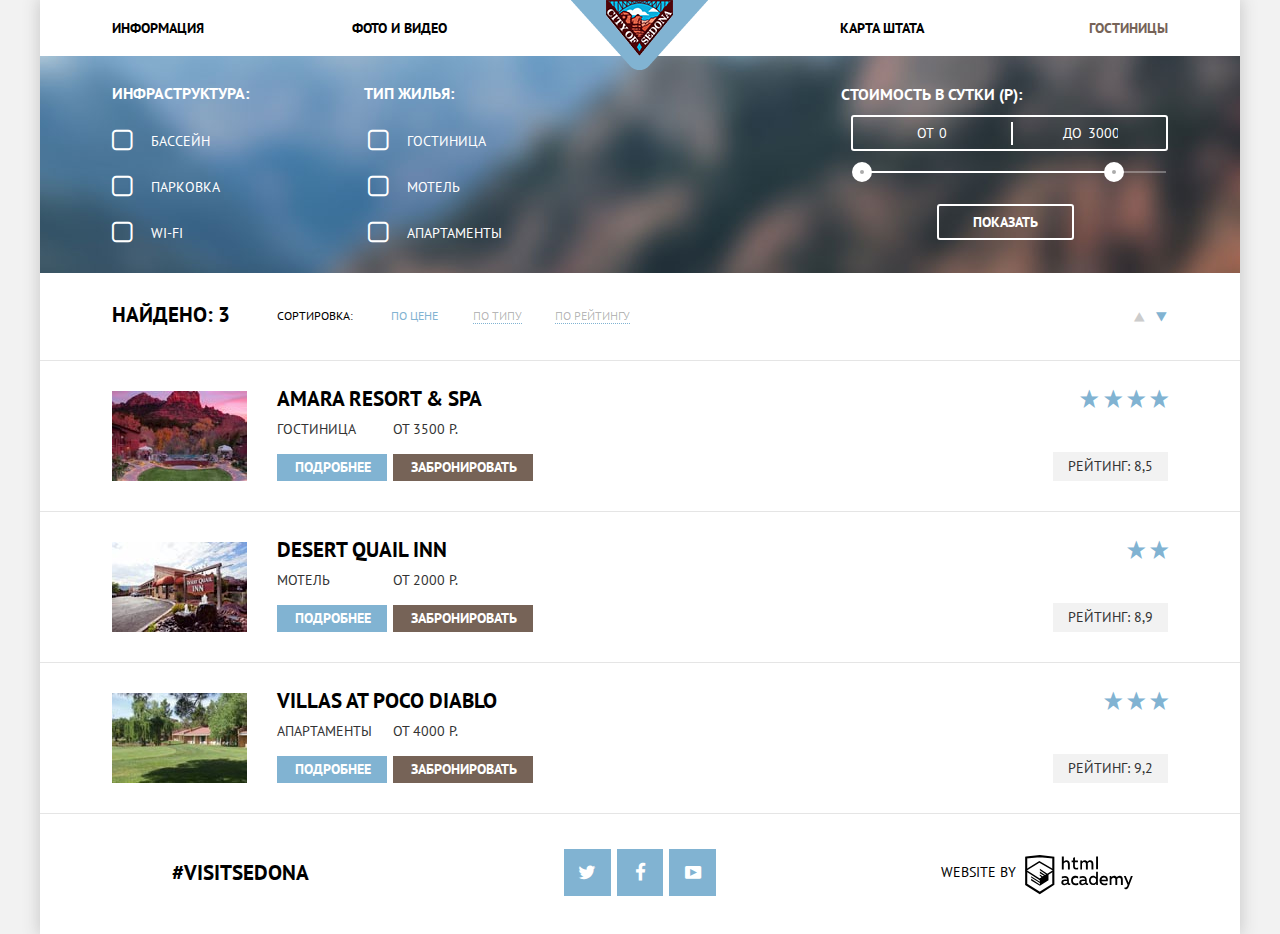
==== commit 67553718: "Another try" ====
--- a/hotels.html
+++ b/hotels.html
@@ -7,7 +7,7 @@
 	<meta name="description" content="">
 	<meta name="keywords" content="">
 	<title>Hotels of Sedona</title>
-	<link href='https://fonts.googleapis.com/css?family=PT+Sans:400,700' rel='stylesheet' type='text/css'>
+	<link href="https://fonts.googleapis.com/css?family=PT+Sans:400,700" rel="stylesheet" type="text/css">
 	<link rel="shortcut icon" href="img/favicon.png" type="image/png">
 	<link href="css/normalize.css" rel="stylesheet">
 	<link href="css/style.min.css" rel="stylesheet">
@@ -18,7 +18,7 @@
 		<a href="index.html"><img src="./img/logo.png" width="138" height="70" alt="Logo"></a>
 		<nav class="main-nav">
 			<ul class="main-menu">
-				<li><a href="#">Информация</a></li>
+				<li><a href="index.html">Информация</a></li>
 				<li><a href="#">Фото и Видео</a></li>
 				<li><a href="index.html#map">Карта штата</a></li>
 				<li><a class="active" href="#">Гостиницы</a></li>
@@ -154,12 +154,14 @@
 		</section>
 	</main>
 	<footer class="hotels-page-footer">
-		<section class="footer-contacts footer-hotels">
+		<div class="footer-contacts footer-hotels">
 			<div class="footer-div footer-hash">#visitsedona</div>
-			<div class="footer-div footer-social">
-				<a href="#" class="icon-twitter"></a>
-				<a href="#" class="icon-facebook"></a>
-				<a href="#" class="icon-youtube"></a>
+			<div class="footer-div social-div">
+				<div class="footer-social">
+					<a href="#" class="icon-twitter"></a>
+					<a href="#" class="icon-facebook"></a>
+					<a href="#" class="icon-youtube"></a>
+				</div>
 			</div>
 			<div class="footer-div footer-htmlacademy">
 				<p>website by</p>
@@ -171,7 +173,7 @@
 					</svg>
 				</a>
 			</div>
-		</section>
+		</div>
 	</footer>
 </div>
 </body>
--- a/css/style.min.css
+++ b/css/style.min.css
@@ -1 +1 @@
-@font-face{font-weight:400;font-style:normal;font-family:"symbols-sedona";src:url(../fonts/symbols-sedona.woff) format("woff"),url(../fonts/symbols-sedona.woff2) format("woff2")}[class^="icon-"]::before,[class*=" icon-"]::before{display:inline-block;width:1em;margin-right:.2em;margin-left:.2em;font-weight:400;line-height:1em;font-family:"symbols-sedona";text-align:center;text-transform:none;text-decoration:inherit;font-style:normal;font-variant:normal;speak:none}.icon-facebook::before{content:"\66"}.icon-twitter::before{content:"\74"}.icon-up-dir::before{content:"\25b2"}.icon-down-dir::before{content:"\25bc"}.icon-star::before{content:"\2605"}.icon-check-off::before{content:"\2610"}.icon-check-on::before{content:"\2611"}.icon-calendar::before{content:"\e800"}.icon-plus::before{content:"\e801"}.icon-minus::before{content:"\e802"}.icon-youtube::before{content:"\f39e"}html,body{font-family:'PT Sans','Arial',sans-serif;font-weight:400;font-size:14px;text-transform:uppercase;background-color:#f2f2f2}a{text-decoration:none;color:#000}p{color:#333;line-height:21px}.row-form,.counter,.hotel-feature-check,.hotel-type-check{padding:0;margin:0;border:0}input[name$='check']{display:none}input[type=text]:hover,button:active,button:focus,button:enabled{outline:none}.main-container{width:1200px;margin:0 auto;box-shadow:0 0 15px 2px #ccc;background-color:#fff}.main-header{position:relative}.main-menu{display:-webkit-box;display:-ms-flexbox;display:flex;list-style:none;padding:0 6%;margin:0;white-space:nowrap}.main-menu li{padding:15px 0;text-align:left;-ms-flex-preferred-size:20%;flex-basis:20%}.main-menu .active{color:#766357}.main-menu .active:hover{color:#604e43}.main-menu .active:active{color:rgba(118,99,87,.3)}.main-menu li:nth-of-type(3),.main-menu li:nth-of-type(4){text-align:right}.main-menu li:nth-child(2){margin-right:20%;padding-left:60px}.main-menu li:nth-child(3){padding-right:64px}.main-header img{position:absolute;z-index:1;left:50%;margin-left:-69px;font-size:0;line-height:0}.main-menu a{font-weight:700;font-size:14px;line-height:26px}.main-menu a:hover{color:#81b3d2}.main-menu a:active{color:#b2b2b2}.main-menu.active{color:#766357}.main-menu .active:hover{color:#604e43}.main-menu .active:active{color:rgba(118,99,87,.3)}.content-section{background-color:#81b3d2;background:url(../img/white-dual-arrow.png) 0 100% no-repeat,url(../img/bg-main.jpg) no-repeat;background-size:100% 57px,cover;text-align:center}.headers{background-color:white;text-align:center;line-height:26px;padding:0;margin:0}.content-section img{display:block;margin:0 auto;padding-top:75px;padding-bottom:80px}.content-header.h1{font-weight:700;font-size:21px;padding:61px 25% 15px;margin:0}.content-header.h2{font-weight:400;font-size:14px;padding-bottom:40px}.main.h3{font-size:21px;line-height:21px;margin:0}.content-first-reason,.content-second-reason{background-color:#81b3d2}.content-first-reason,.content-second-reason{color:#fff;font-size:0}.content-wrapper{display:inline-block;vertical-align:top;box-sizing:border-box;width:33.33%;font-size:14px}.text-wrapper{padding:55px 4.5% 50px;text-align:center}.text-wrapper:last-child{padding:55px 3.5% 50px;text-align:center}.text-wrapper p{color:#fff;margin:0}.paddinator{padding:24px 0 22px}.img-wrapper{position:relative;width:66.67%;overflow:hidden;min-height:256px}.img-wrapper img{position:absolute;top:49%;max-width:100%;-webkit-transform:translateY(-50%);transform:translateY(-50%)}.content-other-reasons{background-color:#eee;display:-webkit-box;display:-ms-flexbox;display:flex}.content-features{background-color:#fff;display:-webkit-box;display:-ms-flexbox;display:flex}.content-features h3{padding:25px 0 24px}.content-features h3,.content-features p,.content-other-reasons h3,.content-other-reasons p,.content-interesting h4,.content-interesting p{margin:0}.features{-ms-flex-preferred-size:33.33%;flex-basis:33.33%;text-align:center;padding:59px 4% 79px;-ms-flex-item-align:center;align-self:center}.other-reasons{padding:48px 5% 57px}.content-interesting{display:block;margin:0 auto;width:568px;background-color:#fff;text-align:center;vertical-align:middle;position:relative}.content-interesting p{line-height:24px}.content-interesting h4{font-size:30px;line-height:24px;padding-top:56px;padding-bottom:30px}.hotel-choose{display:none;position:absolute;left:0;right:0;background-color:#fff;z-index:1;box-shadow:0 7px 15px 2px rgba(200,200,200,.5);-webkit-transition:all 2s ease;transition:all 2s ease}.popup-window{-webkit-transform-origin:top;transform-origin:top;-webkit-animation:show .75s forwards;animation:show .75s forwards}.form{margin:55px}.row-form{display:inline-block;position:relative;font-weight:700;line-height:26px;margin-bottom:30px;font-size:0;text-align:left}.row-form:last-of-type{margin-bottom:54px}.label-form{display:inline-block;width:113px;font-size:14px}.label-form[for='counter-children']{width:65px;margin-left:52px}.input-form{display:inline-block;border:none;background-color:#f2f2f2;padding:5px 12px;box-sizing:border-box;width:345px;font-size:14px}.input-form:hover{background-color:#ebebeb}.input-form:active,.input-form:focus{background-color:#fff;outline:2px solid #e5e5e5}.date-form{padding-right:38px}.row-form .icon-calendar{font-size:21px;line-height:26px;position:absolute;top:6px;right:5px;font-weight:400;color:#c2c2c2}.row-form .icon-calendar:hover,.icon-plus:hover::before,.icon-minus:hover::before{color:#000}.row-form .icon-calendar:active,.icon-plus:active::before,.icon-minus:active::before{color:#81b3d2}.counter{display:inline-block}.counter button{background-color:#f2f2f2;font-size:14px;color:#a9a9a9;border:none;width:38px;padding:6px 5px}.form-counter{width:38px;padding:6px 12px;text-align:center}.btn{display:inline-block;padding:16px 0;width:100%;color:#fff;border:0;font-size:21px;line-height:26px;font-weight:700;text-transform:uppercase;cursor:pointer}.btn-info,.btn-reserve{font-size:14px;line-height:21px;padding:3px 8px 3px 9px;text-align:center}.btn-reserve:hover{background-color:#604e43}.btn-reserve:active{background-color:#604e43;color:rgba(255,255,255,.3)}.btn-info,.btn-find,.footer-social a{background-color:#81b3d2}.btn-info:hover,.btn-find:hover,.footer-social a:hover{background-color:#669ec0}.btn-info:active,.btn-find:active,.footer-social a:active{background-color:#5496bd;color:rgba(255,255,255,.3)}.btn-reserve{background-color:#766357}.btn-choose{background-color:#766357;padding:30px 0;margin-top:47px}.btn-find{background-color:#81b3d2}.btn-transparent,.btn-transparent:hover{background-color:transparent;border:2px solid #fff;border-radius:3px;width:133px;font-size:14px;line-height:26px;padding:3px 0;margin-top:35px;margin-left:1px}.btn-transparent:hover{background-color:#fff;color:#000}@-webkit-keyframes show{0%{-webkit-transform:scaleY(0) translateY(-20%);transform:scaleY(0) translateY(-20%)}100%{-webkit-transform:scaleY(1) translateY(0);transform:scaleY(1) translateY(0)}}@keyframes show{0%{-webkit-transform:scaleY(0) translateY(-20%);transform:scaleY(0) translateY(-20%)}100%{-webkit-transform:scaleY(1) translateY(0);transform:scaleY(1) translateY(0)}}@-webkit-keyframes hide{0%{-webkit-transform:scaleY(1) translateY(0);transform:scaleY(1) translateY(0)}100%{-webkit-transform:scaleY(0) translateY(-100%);transform:scaleY(0) translateY(-100%)}}@keyframes hide{0%{-webkit-transform:scaleY(1) translateY(0);transform:scaleY(1) translateY(0)}100%{-webkit-transform:scaleY(0) translateY(-100%);transform:scaleY(0) translateY(-100%)}}.main-page-footer,.hotels-page-footer{position:relative}.main-page-footer{background:url(../img/map.jpg) no-repeat center}.main-page-footer iframe{width:100%;border:0}.footer-hash{font-size:21px;line-height:26px;font-weight:700}.footer-contacts{background-color:rgba(255,255,255,.9);position:relative;padding:33px 0 35px;width:100%;margin-top:-120px;display:-webkit-box;display:-ms-flexbox;display:flex;-ms-flex-pack:distribute;justify-content:space-around;text-align:center}.footer-hotels{margin-top:0}.hotels-page-footer .footer-contacts{background-color:#fff}.footer-div{-ms-flex-preferred-size:33.33%;flex-basis:33.33%;-ms-flex-item-align:center;align-self:center}.footer-div p,.footer-div a{color:#000}.footer-hash{font-size:21px;line-height:26px;font-weight:700}.footer-hash:hover{color:#81b3d2}.footer-social a{color:#fff;font-size:19px;line-height:20px;padding:12px 10px;background-color:#81b3d2;margin:1px}.footer-htmlacademy a,.footer-htmlacademy p{display:inline-block;vertical-align:middle}footer svg{width:119px;height:41px;padding-top:7px}.st0{fill:none;stroke:#000;stroke-width:2}.st1{fill:#FFF;stroke:#000;stroke-width:1.4}.footer-htmlacademy a:hover .st0{stroke:#81b3d2;fill:none}.footer-htmlacademy a:hover .st1{stroke:#81b3d2;fill:#fff}.footer-htmlacademy a:hover .st2{fill:#81b3d2}.footer-htmlacademy a:active .st0{stroke:#bdbbbc;fill:none}.footer-htmlacademy a:active .st1{stroke:#bdbbbc;fill:#fff}.footer-htmlacademy a:active .st2{fill:#bdbbbc}.main-hotels{background-color:#fff}.main-hotels li{list-style:none}.main-hotels h2{font-size:16px;line-height:21px}.hotels-features{background:url(../img/hotels-bg.jpg) no-repeat center;color:#fff;padding:0 6%}.hotel-rating{position:relative}.rating{margin-top:53%;white-space:nowrap}.rating::before{position:absolute;top:-3%;right:0;font-family:'symbols-sedona';font-size:21px;line-height:21px;color:#81b3d2}.rating-1::before{content:'\2605  \2605  \2605  \2605'}.rating-2::before{content:'\2605  \2605'}.rating-3::before{content:'\2605  \2605  \2605'}.rating p{background-color:#f2f2f2;padding:4px 15px;margin:0 auto}.hotels-filters{display:-webkit-box;display:-ms-flexbox;display:flex;-ms-flex-pack:distribute;justify-content:space-around;-webkit-box-align:center;-ms-flex-align:center;align-items:center;padding-bottom:21px}.hotels-filters li{padding:14px 0;position:relative}.checklist{margin:0;padding:0}.checklist h2{margin-bottom:0}.checklist li:not(:first-child){margin-left:39px}.filters-fieldsets{-ms-flex-preferred-size:66.7%;flex-basis:66.7%;display:-webkit-box;display:-ms-flexbox;display:flex}.hotel-type-check{margin-left:119px}.hotel-type-check li:first-child{margin-left:-4px}.price-filter{-ms-flex-preferred-size:33.33%;flex-basis:33.33%;text-align:center;margin-top:1px;margin-left:70px}.price-filter h2{text-align:left;margin-bottom:10px}.price-range{border:2px solid #fff;border-radius:3px;position:relative;margin-left:10px;max-width:302px;padding:6px}.price-range label{display:inline-block;text-align:center;vertical-align:top;padding:0 6%}.price-range label:first-child{width:41%}.price-range label:last-child{width:20%}.price-range::before{content:'';width:2px;height:23px;position:absolute;background-color:#fff;top:5px;left:51%;margin-left:-2px}.price-range input{background-color:transparent;color:#fff;border:0;max-width:50%}.price-slider{position:relative;margin-top:20px}.price-slider::before,.price-slider::after,.price-slider:before,.price-slider:after{content:'';height:2px;position:absolute;left:20px;background-color:#fff}.price-slider::before{opacity:.3;right:2px}.price-slider::after{right:60px}.slider,.slider:hover{position:absolute;top:-9px;padding:2px;border-radius:50%;border:8px solid #fff;background-color:#ababab;cursor:pointer;z-index:5}.slider:hover{background-color:#1c4f80}.slider-min-price{left:11px}.slider-max-price{right:46px}.hotel-type ul{position:relative}input[type=checkbox]+label::before{content:'\2610';font-family:'symbols-sedona';font-size:26px;line-height:20px;position:absolute;top:13px;left:-39px;cursor:pointer}input[type=checkbox]:checked+label::before{content:'\2611'}input[type=checkbox]:disabled+label::before{content:'\2610';color:#6a6a6a}input[type=checkbox]:checked:disabled+label::before{content:'\2611';color:#6a6a6a}.hotels-list{display:-webkit-box;display:-ms-flexbox;display:flex;-webkit-box-orient:vertical;-webkit-box-direction:normal;-ms-flex-direction:column;flex-direction:column}.sort-type,.sort-type li,.sort-arrows,.hotels-sort h2{display:inline-block}.sort-arrows{float:right;margin-top:20px}.arrows{font-size:23px;line-height:20px;color:#ccc}.arrows:first-child{margin-right:-14px}.arrows:last-child{margin-right:-10px}.arrows.active{color:#81b3d2}.arrows.active:hover{color:#81b3d2}.arrows.active:active{color:#81b3d2}.arrows:hover{color:#000}.arrows:active{color:#81b3d2}.sort-type{padding-left:26px}.sort-type li{width:110px;font-size:12px;line-height:18px}.sort-type .active{color:#81b3d2;border:none}.sort-type .active:hover{color:#81b3d2;border:none}.sort-type .active:active{color:#81b3d2;border:none}.sort-type li:not(:first-child){width:78px}.sort-type a{color:rgba(0,0,0,.3);border-bottom:1px dotted #81b3d2}.sort-type a:hover{color:#81b3d2}.sort-type a:active{color:#000;border:none}.hotels-sort h2{width:135px;font-size:21px;line-height:26px;margin-top:17px}.hotels-sort,.hotels{-webkit-box-flex:1;-ms-flex-positive:1;flex-grow:1}.hotels-sort,.hotels-description{border-bottom:1px solid #e5e5e5}.hotels-sort{padding:9px 6% 14px}.hotels-description{padding:30px 6%}.hotels-catalog{display:-webkit-box;display:-ms-flexbox;display:flex;-webkit-box-orient:vertical;-webkit-box-direction:normal;-ms-flex-direction:column;flex-direction:column}.hotels-description{display:-webkit-box;display:-ms-flexbox;display:flex;-webkit-box-align:center;-ms-flex-align:center;align-items:center}.hotels-description img{-ms-flex-item-align:center;align-self:center}.hotel-item{padding-left:30px;margin-top:-5px;width:75%}.hotel-item h3{font-size:21px;line-height:26px;margin-top:0;margin-bottom:0}.hotel-name:hover{color:#81b3d2}.hotel-name:active{color:rgba(0,0,0,.3)}.hotel-type{display:inline-block;margin-right:19px;width:93px}.hotel-type p,.hotel-reserve p{margin:7px 0 14px}.hotel-reserve{display:inline-block}+@font-face{font-weight:400;font-style:normal;font-family:"symbols-sedona";src:url(../fonts/symbols-sedona.woff) format("woff"),url(../fonts/symbols-sedona.woff2) format("woff2")}[class^="icon-"]:before,[class*=" icon-"]:before,[class^="icon-"]::before,[class*=" icon-"]::before{display:inline-block;width:1em;margin-right:.2em;margin-left:.2em;font-weight:400;line-height:1em;font-family:"symbols-sedona";text-align:center;text-transform:none;text-decoration:inherit;font-style:normal;font-variant:normal;speak:none}.icon-facebook:before,.icon-facebook::before{content:"\66"}.icon-twitter:before,.icon-twitter::before{content:"\74"}.icon-up-dir:before,.icon-up-dir::before{content:"\25b2"}.icon-down-dir:before,.icon-down-dir::before{content:"\25bc"}.icon-star:before,.icon-star::before{content:"\2605"}.icon-check-off:before,.icon-check-off::before{content:"\2610"}.icon-check-on:before,.icon-check-on::before{content:"\2611"}.icon-calendar:before,.icon-calendar::before{content:"\e800"}.icon-plus:before,.icon-plus::before{content:"\e801"}.icon-minus:before,.icon-minus::before{content:"\e802"}.icon-youtube:before,.icon-youtube::before{content:"\f39e"}html,body{font-family:"PT Sans","Arial",sans-serif;font-weight:400;font-size:14px;text-transform:uppercase;background-color:#f2f2f2}a{text-decoration:none;color:#000}p{color:#333;line-height:21px}.row-form,.counter,.hotel-feature-check,.hotel-type-check{padding:0;margin:0;border:0}input[name$="check"]{display:none}input[type=text]:hover,button:active,button:focus,button:enabled{outline:none}.main-container{width:1200px;margin:0 auto;box-shadow:0 0 15px 2px #ccc;background-color:#fff}.main-header{position:relative}.main-menu{display:-webkit-box;display:-ms-flexbox;display:flex;list-style:none;padding:0 6%;margin:0;white-space:nowrap}.main-menu li{padding:15px 0;text-align:left;-ms-flex:1;flex-basis:20%;overflow:hidden}.main-menu .active{color:#766357}.main-menu .active:hover{color:#604e43}.main-menu .active:active{color:rgba(118,99,87,.3)}.main-menu li:nth-of-type(3),.main-menu li:nth-of-type(4){text-align:right}.main-menu li:nth-child(2){margin-right:20%;padding-left:60px}.main-menu li:nth-child(3){padding-right:64px}.main-header img{position:absolute;z-index:1;left:50%;margin-left:-69px;font-size:0;line-height:0}.main-menu a{font-weight:700;font-size:14px;line-height:26px}.main-menu a:hover{color:#81b3d2}.main-menu a:active{color:#b2b2b2}.main-menu.active{color:#766357}.main-menu .active:hover{color:#604e43}.main-menu .active:active{color:rgba(118,99,87,.3)}.content-section{background-color:#81b3d2;background:url(../img/white-dual-arrow.png) 0 100% no-repeat,url(../img/bg-main.jpg) no-repeat;background-size:100% 57px,cover;text-align:center}.headers{background-color:white;text-align:center;line-height:26px;padding:0;margin:0}.content-section img{display:block;margin:0 auto;padding-top:75px;padding-bottom:80px}.content-header.h1{font-weight:700;font-size:21px;padding:61px 25% 15px;margin:0}.content-header.h2{font-weight:400;font-size:14px;padding-bottom:40px}.main-h3{font-size:21px;line-height:21px;margin:0}.content-wrapper{display:inline-block;vertical-align:middle;box-sizing:border-box;width:33.33%;font-size:14px}.text-wrapper{padding:55px 4.5% 50px;text-align:center}.content-second-reason .text-wrapper{padding:55px 3.5% 50px;text-align:center;margin-left:66.67%}.text-wrapper p{color:#fff;margin:0}.paddinator{padding:24px 0 22px}.content-reason{overflow:hidden;background-color:#81b3d2;color:#fff}.content-first-reason{background:#81b3d2 url(../img/bg-first.jpg) no-repeat right 54%}.content-second-reason{background:#81b3d2 url(../img/bg-second.jpg) no-repeat left 53%}.content-other-reasons{background-color:#eee;display:-webkit-box;display:-ms-flexbox;display:flex}.content-features{background-color:#fff;display:-webkit-box;display:-ms-flexbox;display:flex}.content-features h3{padding:24px 0}.content-features h3,.content-features p,.content-other-reasons h3,.content-other-reasons p,.content-interesting h4,.content-interesting p{margin:0}.features{-ms-flex:1;flex-basis:33.33%;text-align:center;padding:59px 4% 79px;-ms-flex-item-align:center;align-self:center}.other-reasons{padding:48px 5% 57px}.content-interesting{display:block;margin:0 auto;width:568px;background-color:#fff;text-align:center;vertical-align:middle;position:relative}.content-interesting p{line-height:24px}.content-interesting h4{font-size:30px;line-height:24px;padding-top:56px;padding-bottom:30px}.br-imitation{padding:0 25%}.br-imitation-2{padding:0 27%}.hotel-choose{display:none;position:absolute;left:0;right:0;background-color:#fff;z-index:1;box-shadow:0 7px 15px 2px rgba(200,200,200,.5);-webkit-transition:all 2s ease;transition:all 2s ease}.popup-window{-webkit-transform-origin:top;transform-origin:top;-webkit-animation:show .75s forwards;animation:show .75s forwards}.form{margin:55px}.row-form{position:relative;font-weight:700;line-height:26px;margin-bottom:30px;font-size:0;text-align:left}.row-form:last-of-type{margin-bottom:54px}.label-form{display:inline-block;vertical-align:middle;width:113px;font-size:14px}.label-form[for="counter-children"]{width:65px;margin-left:52px}.input-form{display:inline-block;vertical-align:middle;border:none;background-color:#f2f2f2;padding:0 12px;width:295px;min-height:38px;font-size:14px}.input-form:hover{background-color:#ebebeb}.input-form:active,.input-form:focus{background-color:#fff;outline:2px solid #e5e5e5}.date-form{padding-right:38px}.row-form .icon-calendar{font-size:21px;line-height:26px;position:absolute;top:6px;right:5px;font-weight:400;color:#c2c2c2}.row-form .icon-calendar:hover,.icon-plus:hover:before,.icon-minus:hover:before,.icon-plus:hover::before,.icon-minus:hover::before{color:#000}.row-form .icon-calendar:active,.icon-plus:active:before,.icon-minus:active:before,.icon-plus:active::before,.icon-minus:active::before{color:#81b3d2}.counter{display:inline-block;vertical-align:middle}.counter button{display:inline-block;vertical-align:middle;background-color:#f2f2f2;font-size:14px;color:#a9a9a9;border:none;width:38px;padding:6px 5px}.form-counter{width:14px;min-height:38px;padding:0 12px;text-align:center}.btn{display:inline-block;vertical-align:middle;padding:16px 0;width:100%;color:#fff;border:0;font-size:21px;line-height:26px;font-weight:700;text-transform:uppercase;cursor:pointer}.btn-info,.btn-reserve{font-size:14px;line-height:21px;padding:3px 8px 3px 9px;text-align:center}.btn-reserve:hover{background-color:#604e43}.btn-reserve:active{background-color:#604e43;color:rgba(255,255,255,.3)}.btn-info,.btn-find,.footer-social a{background-color:#81b3d2}.btn-info:hover,.btn-find:hover,.footer-social a:hover{background-color:#669ec0}.btn-info:active,.btn-find:active,.footer-social a:active{background-color:#5496bd;color:rgba(255,255,255,.3)}.btn-reserve{background-color:#766357}.btn-choose{background-color:#766357;padding:30px 0;margin-top:47px}.btn-find{background-color:#81b3d2}.btn-transparent,.btn-transparent:hover{background-color:transparent;border:2px solid #fff;border-radius:3px;width:133px;font-size:14px;line-height:26px;padding:3px 0;margin-top:33px;margin-left:1px}.btn-transparent:hover{background-color:#fff;color:#000}@-webkit-keyframes show{0%{-webkit-transform:scaleY(0) translateY(-20%);transform:scaleY(0) translateY(-20%)}100%{-webkit-transform:scaleY(1) translateY(0);transform:scaleY(1) translateY(0)}}@keyframes show{0%{-webkit-transform:scaleY(0) translateY(-20%);transform:scaleY(0) translateY(-20%)}100%{-webkit-transform:scaleY(1) translateY(0);transform:scaleY(1) translateY(0)}}@-webkit-keyframes hide{0%{-webkit-transform:scaleY(1) translateY(0);transform:scaleY(1) translateY(0)}100%{-webkit-transform:scaleY(0) translateY(-100%);transform:scaleY(0) translateY(-100%)}}@keyframes hide{0%{-webkit-transform:scaleY(1) translateY(0);transform:scaleY(1) translateY(0)}100%{-webkit-transform:scaleY(0) translateY(-100%);transform:scaleY(0) translateY(-100%)}}.main-page-footer,.hotels-page-footer{position:relative}.footer-hash{font-size:21px;line-height:26px;font-weight:700}.footer-contacts{background-color:rgba(255,255,255,.9);position:relative;padding:20px 0 21px;width:100%;margin-top:-120px;display:-webkit-box;display:-ms-flexbox;display:flex;-ms-flex-pack:distribute;justify-content:space-around;text-align:center}.footer-hotels{margin-top:0}.hotels-page-footer .footer-contacts{background-color:#fff}.footer-div{padding:13px 0 14px;flex-basis:33.33%;-ms-flex:1;-ms-flex-item-align:center;align-self:center}.footer-div p,.footer-div a{color:#000}.footer-hash{font-size:21px;line-height:26px;font-weight:700;max-width:365px;padding:13px 0 14px;margin:0 auto;white-space:nowrap;overflow:hidden}.social-div{padding:0}.footer-social{max-width:365px;padding:13px 0 14px;margin:0 auto;white-space:nowrap;overflow:hidden}.footer-social a{color:#fff;font-size:19px;line-height:20px;padding:12px 10px;background-color:#81b3d2;margin:1px}.footer-htmlacademy a,.footer-htmlacademy p{display:inline-block;vertical-align:middle}footer svg{width:119px;height:41px;padding-top:7px}.st0{fill:none;stroke:#000;stroke-width:2}.st1{fill:#FFF;stroke:#000;stroke-width:1.4}.footer-htmlacademy a:hover .st0{stroke:#81b3d2;fill:none}.footer-htmlacademy a:hover .st1{stroke:#81b3d2;fill:#fff}.footer-htmlacademy a:hover .st2{fill:#81b3d2}.footer-htmlacademy a:active .st0{stroke:#bdbbbc;fill:none}.footer-htmlacademy a:active .st1{stroke:#bdbbbc;fill:#fff}.footer-htmlacademy a:active .st2{fill:#bdbbbc}.main-hotels{background-color:#fff}.main-hotels li{list-style:none}.main-hotels h2{font-size:16px;line-height:21px}.hotels-features{background:#776c6a url(../img/hotels-bg.jpg) no-repeat center;background-size:cover;color:#fff;padding:0 6%}.hotel-rating{position:relative}.rating{margin-top:53%;white-space:nowrap}.rating:before,.rating::before{position:absolute;top:-3%;right:0;font-family:"symbols-sedona";font-size:21px;line-height:21px;color:#81b3d2}.rating-1:before,.rating-1::before{content:"\2605  \2605  \2605  \2605"}.rating-2:before,.rating-2::before{content:"\2605  \2605"}.rating-3:before,.rating-3::before{content:"\2605  \2605  \2605"}.rating p{background-color:#f2f2f2;padding:4px 15px;margin:0 auto}.hotels-filters{display:-webkit-box;display:-ms-flexbox;display:flex;-ms-flex-pack:distribute;justify-content:space-around;-webkit-box-align:center;-ms-flex-align:center;align-items:center;padding-bottom:17px}.hotels-filters li{padding:14px 0;position:relative}.checklist{margin:0;padding:0}.checklist h2{margin-bottom:0}.checklist li:not(:first-child){margin-left:39px}.filters-fieldsets{-ms-flex:2;flex-basis:66.7%;display:-webkit-box;display:-ms-flexbox;display:flex}.hotel-type-check{margin-left:119px}.hotel-type-check li:first-child{margin-left:-4px}.price-filter-form{max-width:328px}.price-filter{-ms-flex:1;flex-basis:33.33%;text-align:center;margin-top:-2px;margin-left:75px}.price-filter h2{text-align:left;margin-bottom:10px}.price-range{border:2px solid #fff;border-radius:3px;position:relative;margin-left:10px;max-width:302px;padding:6px}.price-range label{display:inline-block;vertical-align:middle;text-align:center;padding:0 6%}.price-range label:first-child{width:41%}.price-range label:last-child{width:20%}.price-range:before,.price-range::before{content:"";width:2px;height:23px;position:absolute;background-color:#fff;top:5px;left:51%;margin-left:-2px}.price-range input{background-color:transparent;color:#fff;border:0;max-width:50%}.price-slider{position:relative;margin-top:20px}.price-slider:before,.price-slider:after,.price-slider::before,.price-slider::after{content:"";height:2px;position:absolute;left:20px;background-color:#fff}.price-slider:before,.price-slider::before{opacity:.3;right:2px;max-width:307px}.price-slider:after,.price-slider::after{right:60px;max-width:248px}.slider,.slider:hover{position:absolute;top:-9px;padding:2px;border-radius:50%;border:8px solid #fff;background-color:#ababab;cursor:pointer;z-index:5}.slider:hover{background-color:#1c4f80}.slider-min-price{left:11px}.slider-max-price{right:44px}.hotel-type ul{position:relative}input[type=checkbox]+label:before,input[type=checkbox]+label::before{content:"\2610";font-family:"symbols-sedona";font-size:26px;line-height:20px;position:absolute;top:13px;left:-39px;cursor:pointer}input[type=checkbox]:checked+label:before,input[type=checkbox]:checked+label::before{content:"\2611"}input[type=checkbox]:disabled+label:before,input[type=checkbox]:disabled+label::before{content:"\2610";color:#6a6a6a}input[type=checkbox]:checked:disabled+label:before,input[type=checkbox]:checked:disabled+label::before{content:"\2611";color:#6a6a6a}.hotels-list{display:-webkit-box;display:-ms-flexbox;display:flex;-webkit-box-orient:vertical;-webkit-box-direction:normal;-ms-flex-direction:column;flex-direction:column}.sort-type,.sort-type li,.sort-arrows,.hotels-sort h2{display:inline-block;vertical-align:middle}.sort-arrows{float:right;margin-top:20px}.arrows{display:inline-block;vertical-align:middle;font-size:23px;line-height:20px;color:#ccc}.arrows:first-child{margin-right:-14px}.arrows:last-child{margin-right:-10px}.arrows.active{color:#81b3d2}.arrows.active:hover{color:#81b3d2}.arrows.active:active{color:#81b3d2}.arrows:hover{color:#000}.arrows:active{color:#81b3d2}.sort-type{padding-left:26px}.sort-type li{width:110px;font-size:12px;line-height:18px}.sort-type .active{color:#81b3d2;border:none}.sort-type .active:hover{color:#81b3d2;border:none}.sort-type .active:active{color:#81b3d2;border:none}.sort-type li:not(:first-child){width:78px}.sort-type a{color:rgba(0,0,0,.3);border-bottom:1px dotted #81b3d2}.sort-type a:hover{color:#81b3d2}.sort-type a:active{color:#000;border:none}.hotels-sort h2{width:135px;font-size:21px;line-height:26px;margin-top:17px}.hotels-sort,.hotels{-webkit-box-flex:1;-ms-flex-positive:1;flex-grow:1}.hotels-sort,.hotels-description{border-bottom:1px solid #e5e5e5}.hotels-sort{padding:12px 6% 14px}.hotels-description{padding:30px 6%}.hotels-catalog{display:-webkit-box;display:-ms-flexbox;display:flex;-webkit-box-orient:vertical;-webkit-box-direction:normal;-ms-flex-direction:column;flex-direction:column}.hotels-description{display:-webkit-box;display:-ms-flexbox;display:flex;-webkit-box-align:center;-ms-flex-align:center;align-items:center}.hotels-description img{-ms-flex-item-align:center;align-self:center}.hotel-item{padding-left:30px;margin-top:-5px;width:75%}.hotel-item h3{font-size:21px;line-height:26px;margin-top:0;margin-bottom:0}.hotel-name:hover{color:#81b3d2}.hotel-name:active{color:rgba(0,0,0,.3)}.hotel-type{display:inline-block;vertical-align:middle;margin-right:19px;width:93px}.hotel-type p,.hotel-reserve p{margin:7px 0 14px}.hotel-reserve{display:inline-block;vertical-align:middle}iframe{width:100%;border:0;display:none}.show{display:block}